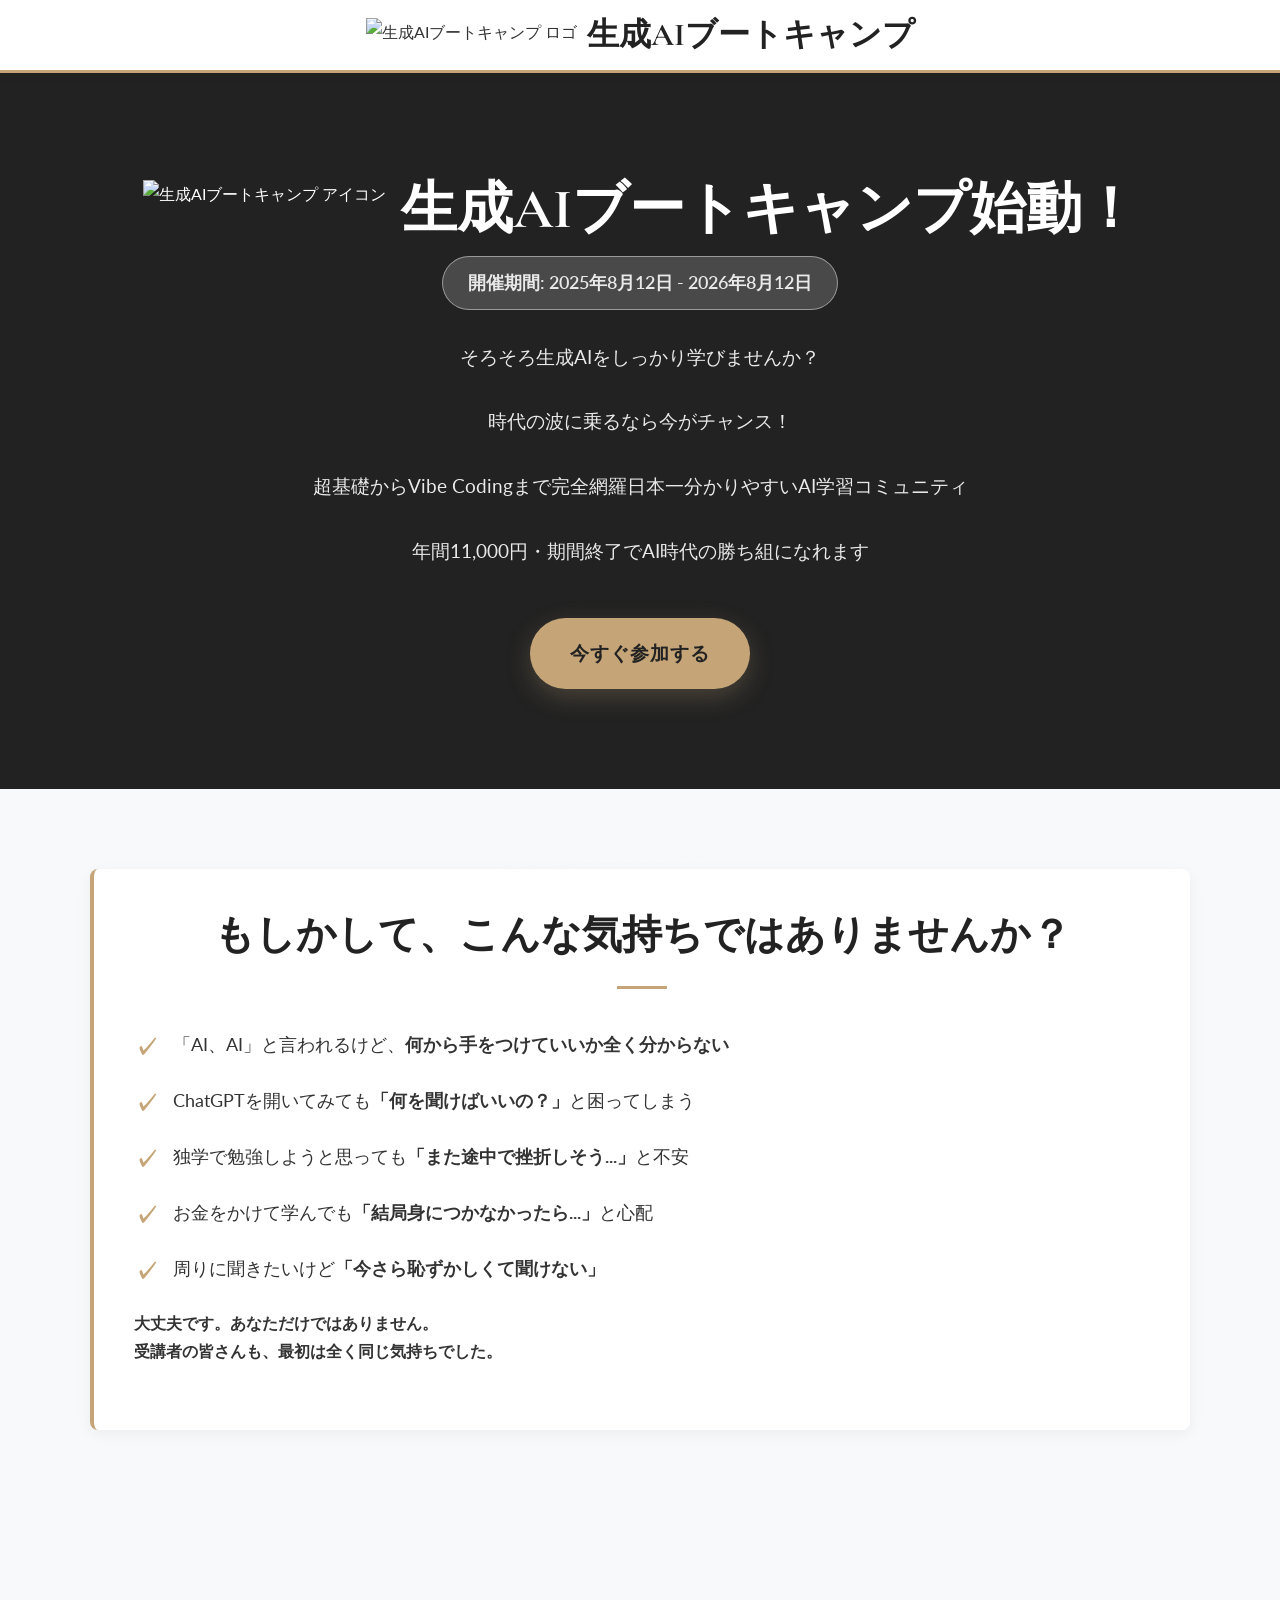
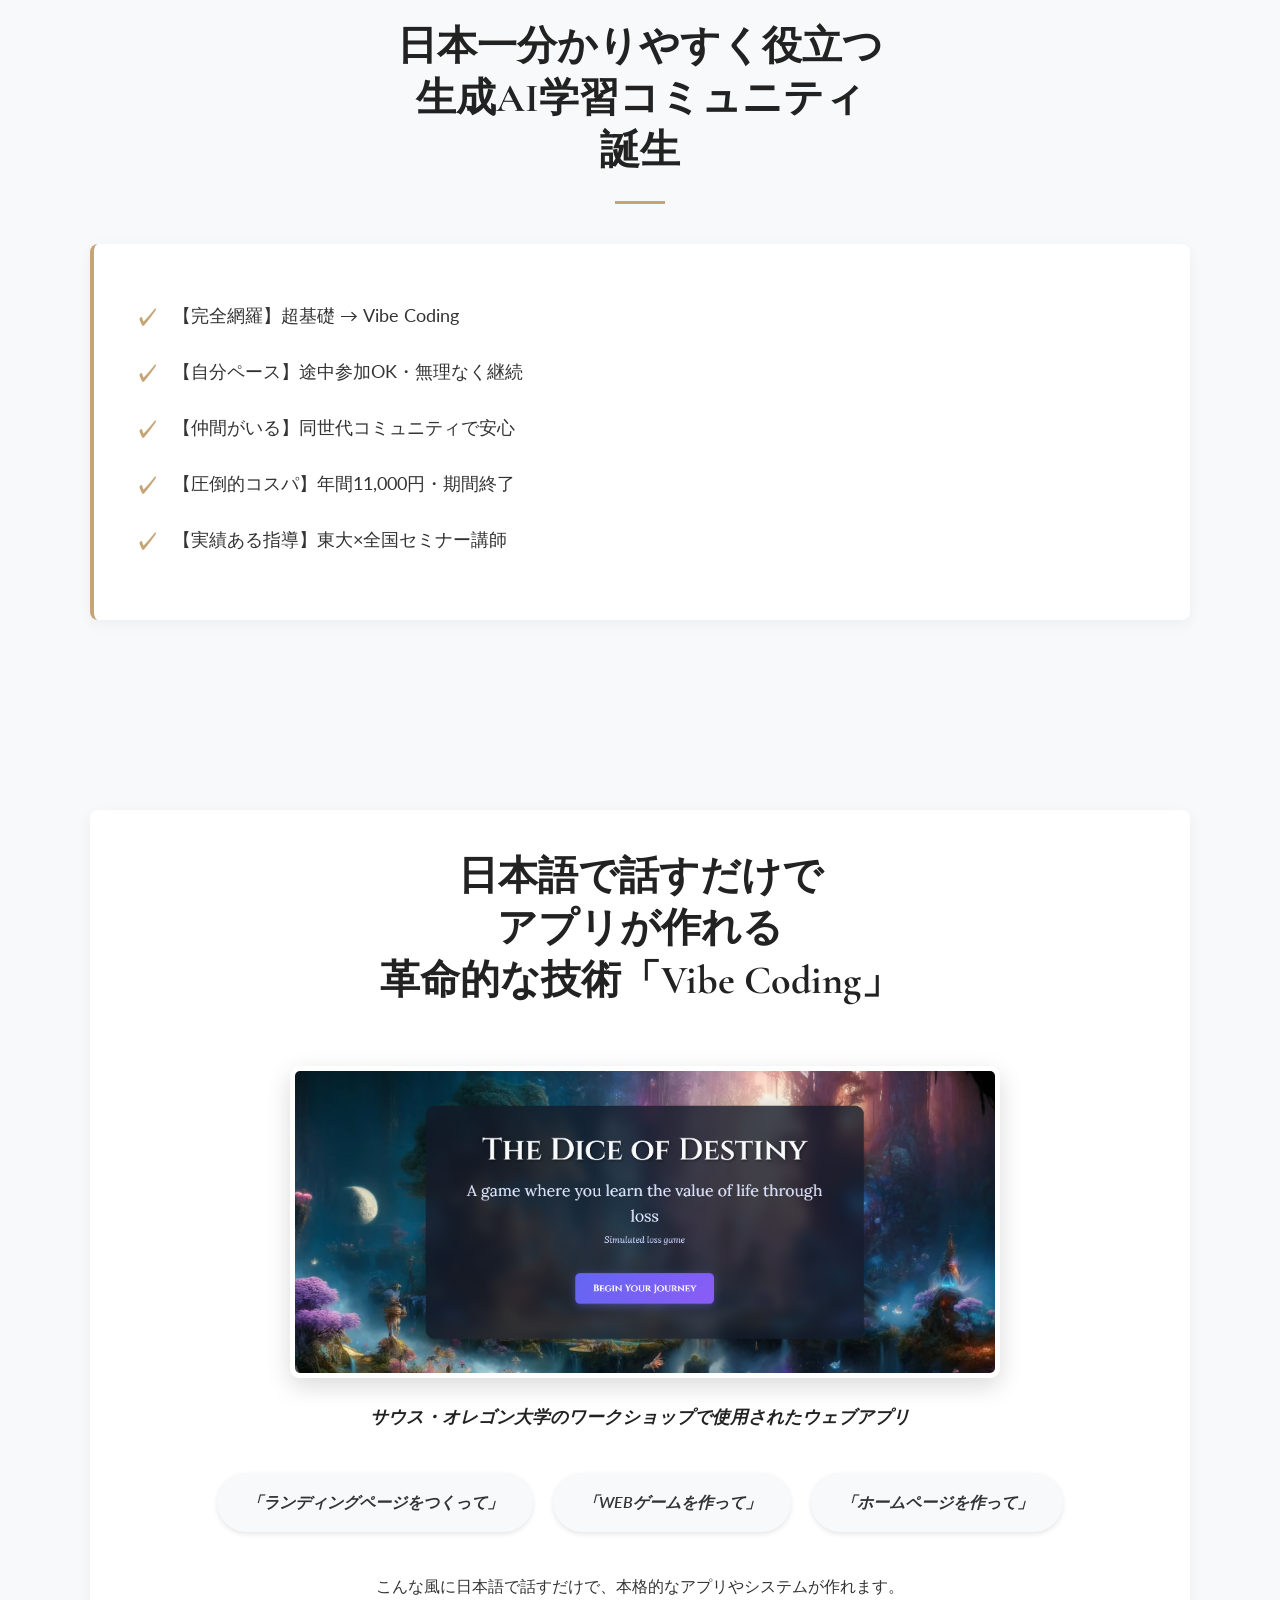
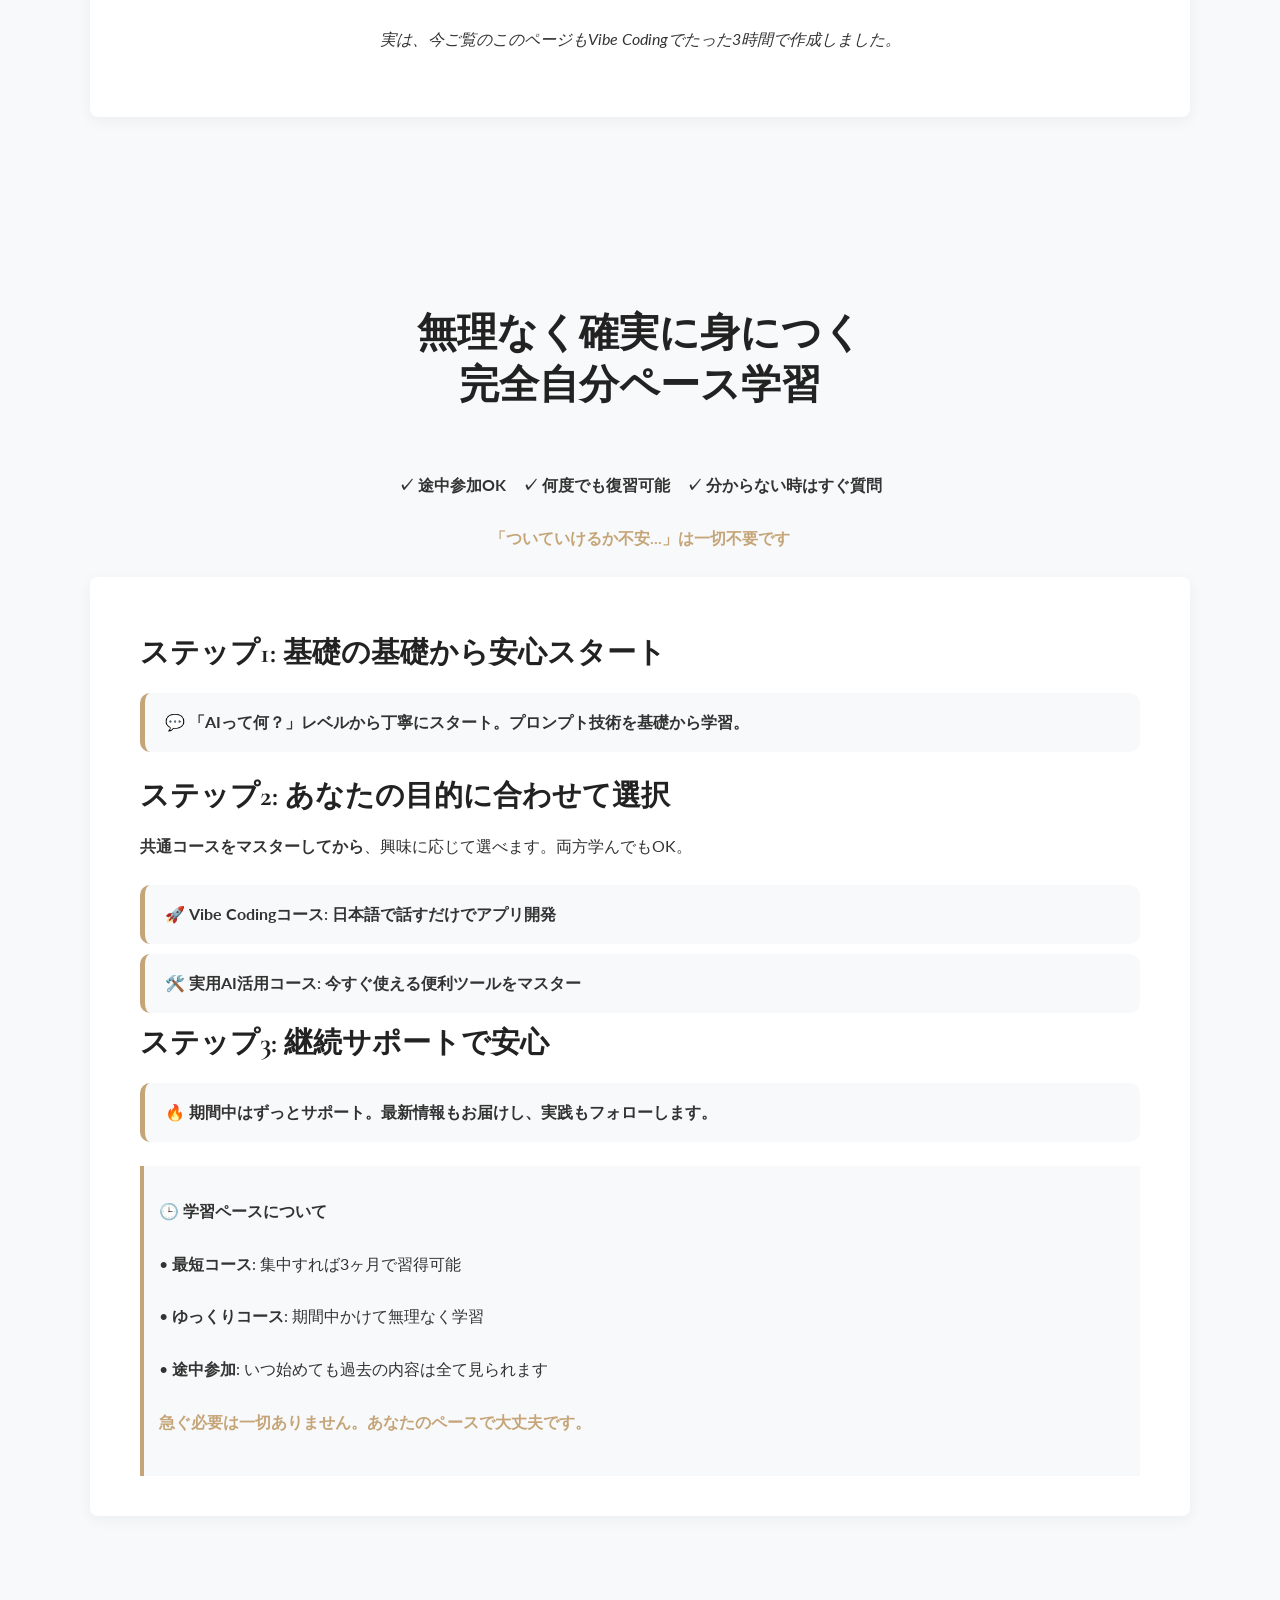
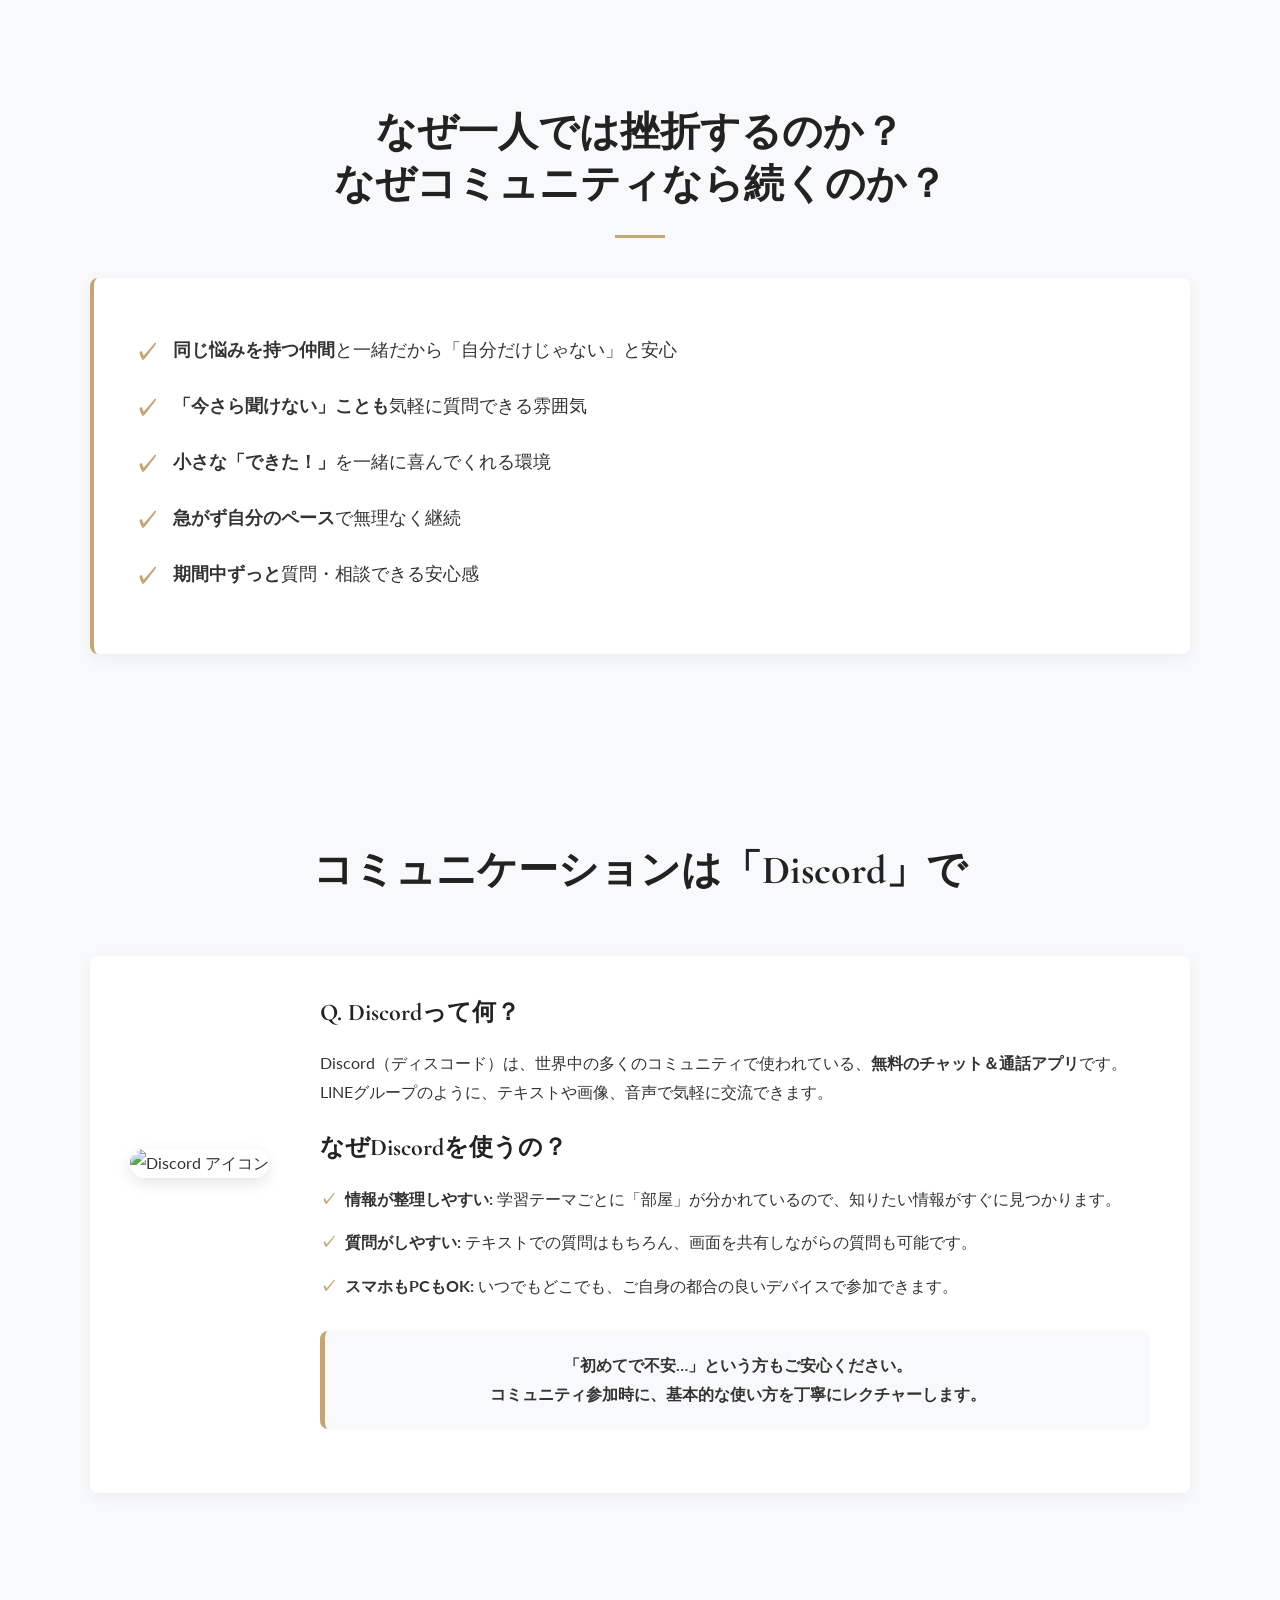
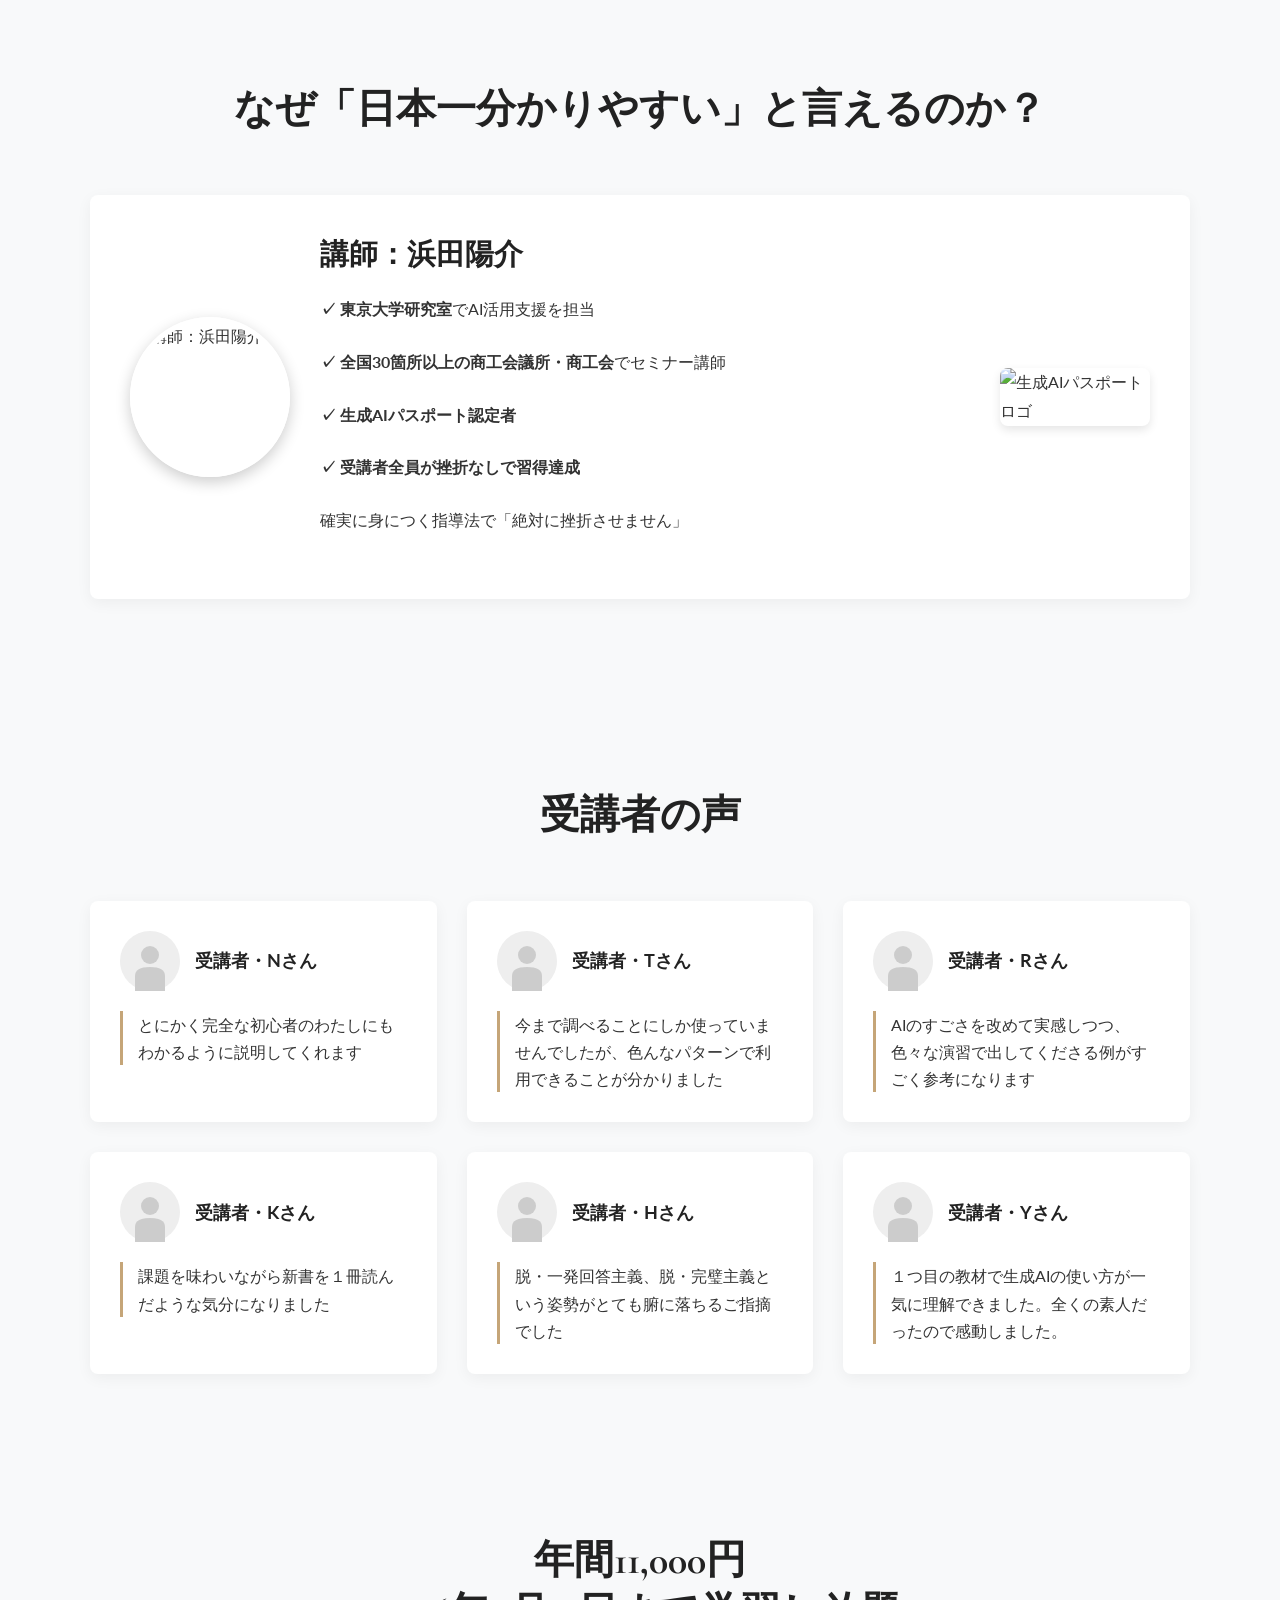
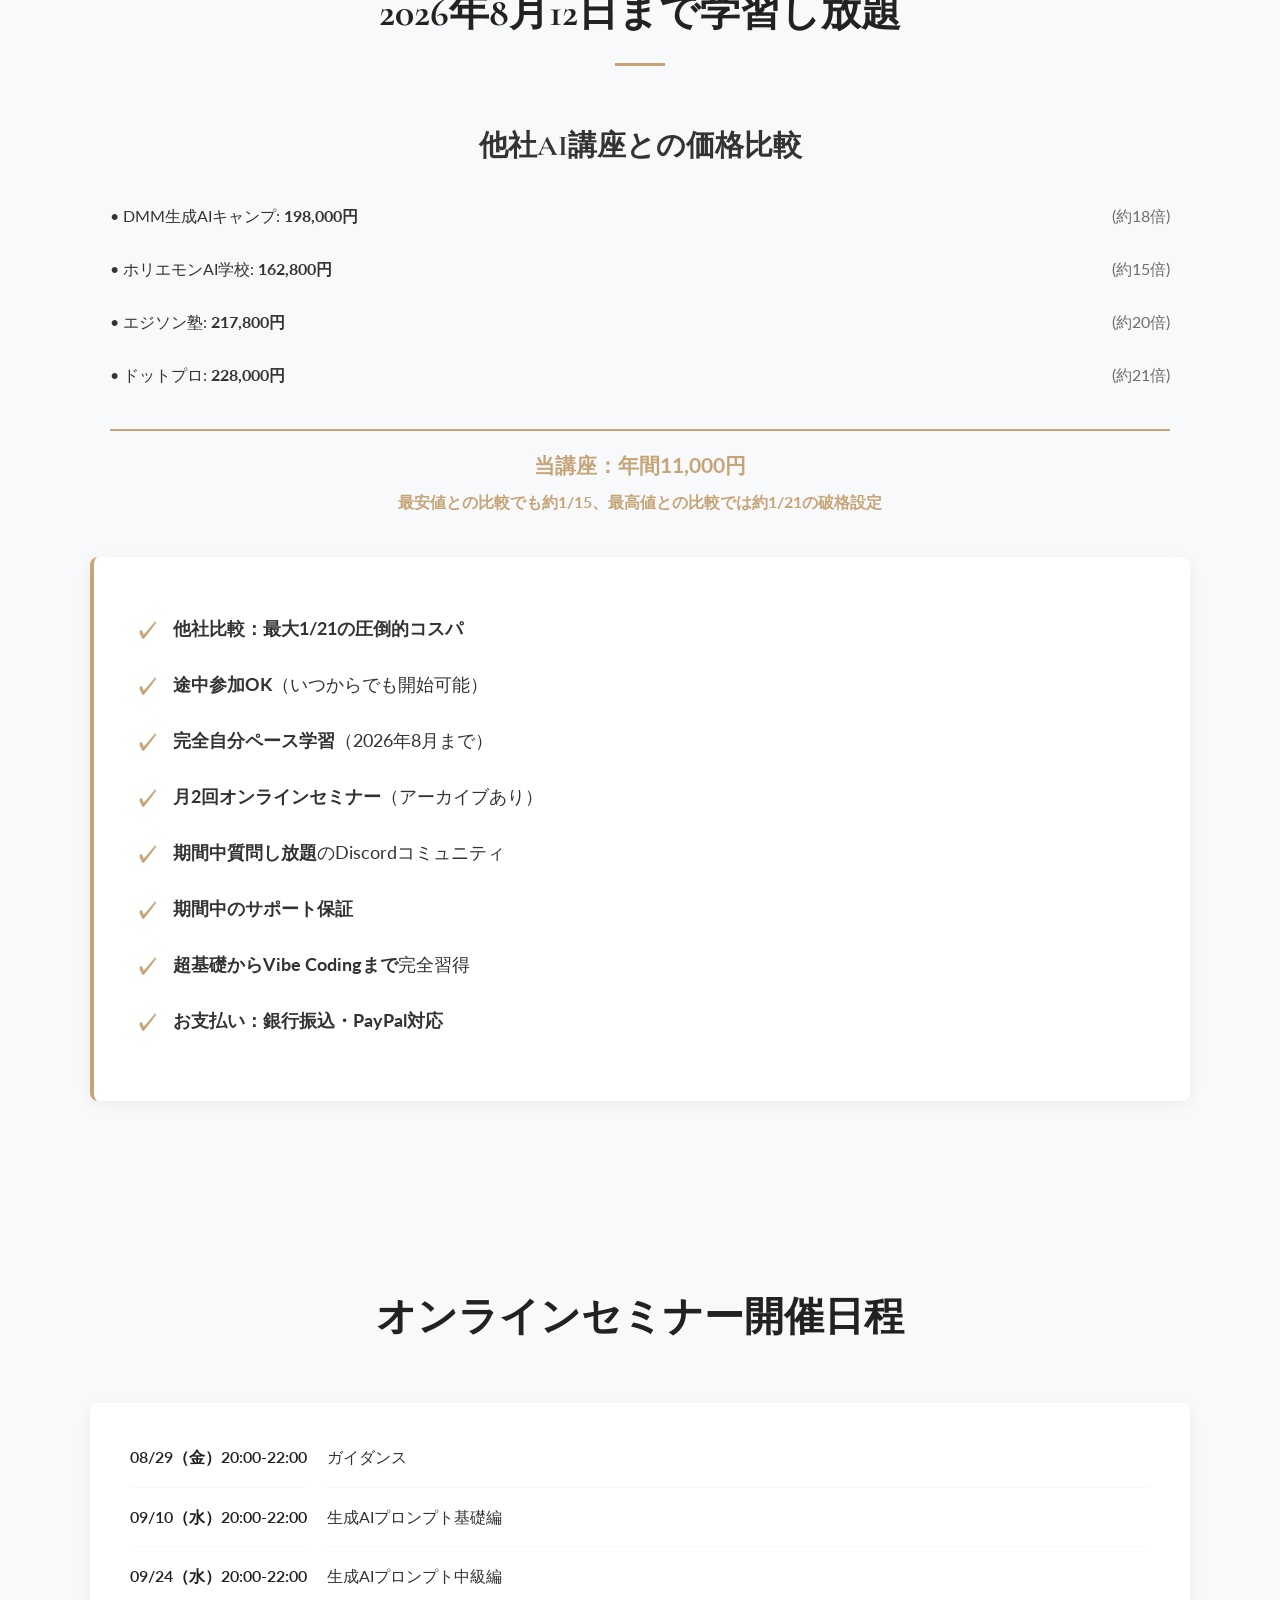
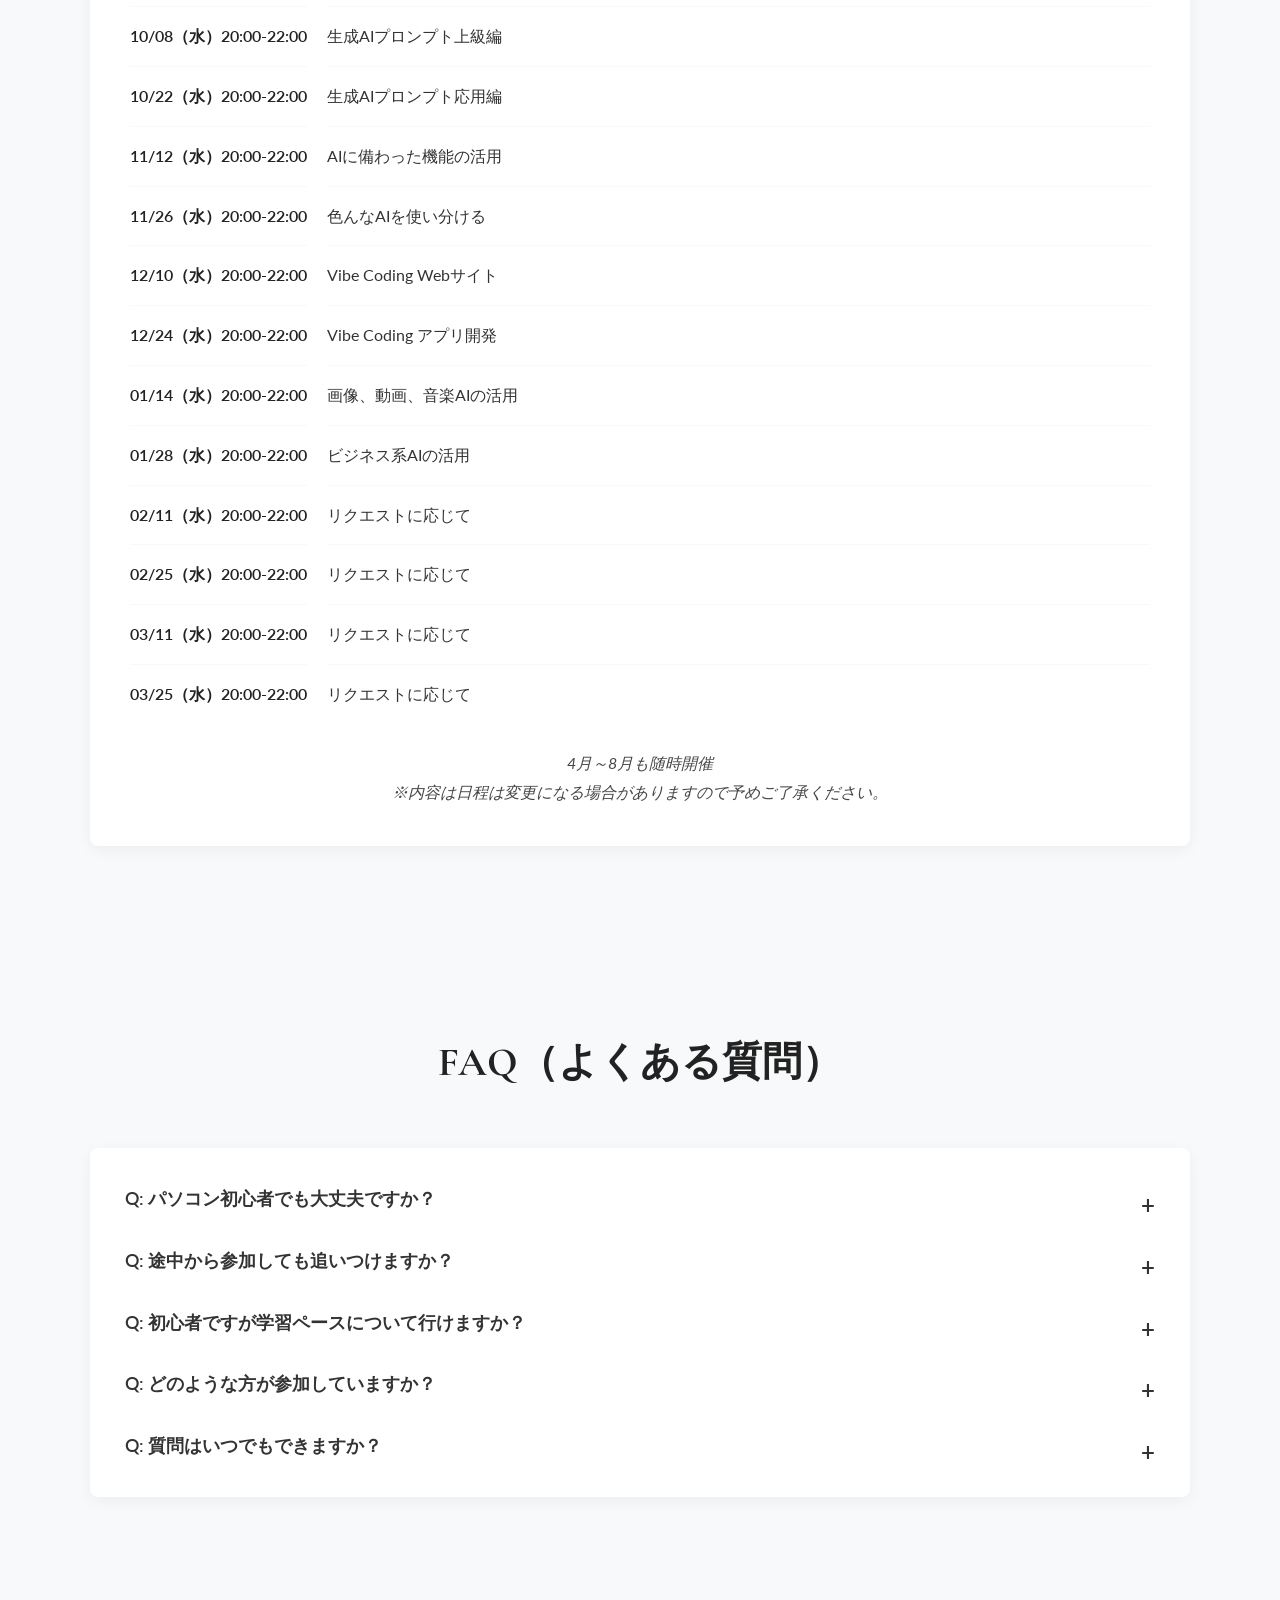
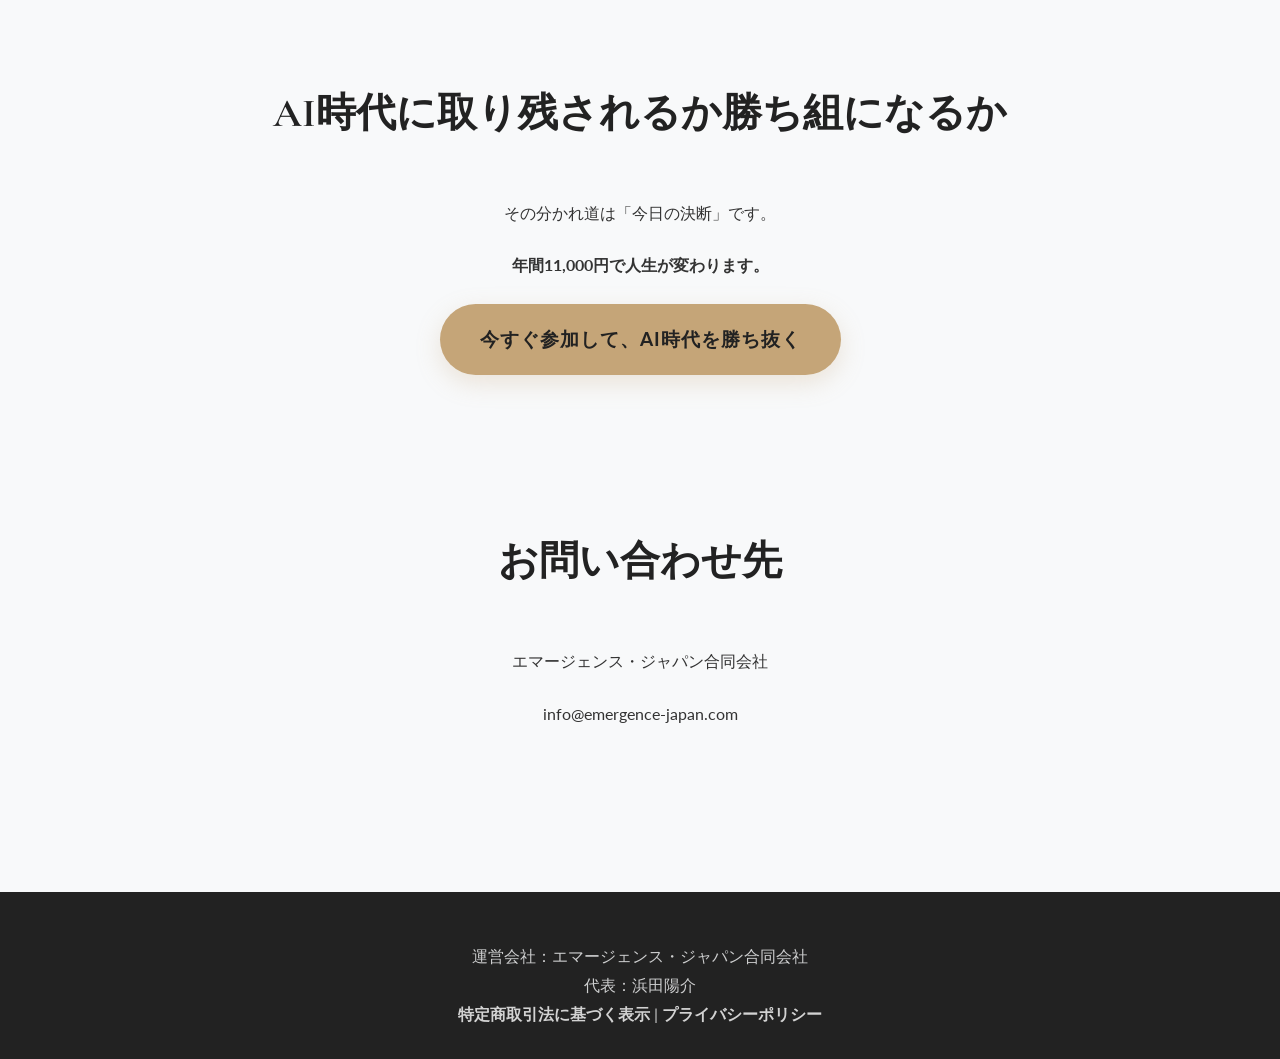
==== index.html @ b5a59679 "feat: Implement sophisticated and luxurious design - Updated color palette to dark charcoal, gold, a" ====
<!DOCTYPE html>
<html lang="ja">
<head>
    <meta charset="UTF-8">
    <meta name="viewport" content="width=device-width, initial-scale=1.0">
    <title>生成AIブートキャンプ</title>
    <link rel="stylesheet" href="style.css">
    <link rel="preconnect" href="https://fonts.googleapis.com">
    <link rel="preconnect" href="https://fonts.gstatic.com" crossorigin>
    <link href="https://fonts.googleapis.com/css2?family=Cormorant+Garamond:wght@700&family=Lato:wght@400;700&display=swap" rel="stylesheet">
</head>
<body>
    <header>
        <div class="container">
            <img src="https://emergence-japan.com/wp-content/uploads/2025/08/aibootcamp.png" alt="生成AIブートキャンプ ロゴ" class="header-logo">
            <h1>生成AIブートキャンプ</h1>
        </div>
    </header>

    <main>
        <section id="first-view" class="section-divider">
            <div class="container">
                <div class="hero-main-title-line">
            <img src="https://emergence-japan.com/wp-content/uploads/2025/08/aibootcamp.png" alt="生成AIブートキャンプ アイコン" class="hero-icon-image">
            <h2>生成AIブートキャンプ始動！</h2>
        </div>
        <p class="event-period">開催期間: 2025年8月12日 - 2026年8月12日</p>
        <p>そろそろ生成AIを<br class="mobile-br">しっかり学びませんか？</p>
                <p>時代の波に乗るなら今がチャンス！</p>
                <p>超基礎からVibe Codingまで完全網羅<br class="mobile-br">日本一分かりやすいAI学習コミュニティ</p>
                <p>年間11,000円・<span id="daily-cost-1"></span>で<br class="mobile-br">AI時代の勝ち組になれます</p>
                <a href="https://1lejend.com/stepmail/kd.php?no=fUbGuxIRnM" class="cta-button">今すぐ参加する</a>
            </div>
        </section>

        <section id="problem" class="section list-section">
            <div class="container">
                <div class="card card-bordered">
                    <h2 class="decorated">もしかして、こんな気持ち<br class="mobile-br">ではありませんか？</h2>
                    <ul>
                        <li>「AI、AI」と言われるけど、<strong>何から手をつけていいか全く分からない</strong></li>
                        <li>ChatGPTを開いてみても<strong>「何を聞けばいいの？」</strong>と困ってしまう</li>
                        <li>独学で勉強しようと思っても<strong>「また途中で挫折しそう...」</strong>と不安</li>
                        <li>お金をかけて学んでも<strong>「結局身につかなかったら...」</strong>と心配</li>
                        <li>周りに聞きたいけど<strong>「今さら恥ずかしくて聞けない」</strong></li>
                    </ul>
                    <p><strong>大丈夫です。あなただけではありません。<br>受講者の皆さんも、最初は全く同じ気持ちでした。</strong></p>
                </div>
            </div>
        </section>

        <section id="solution" class="section list-section section-bg">
            <div class="container">
                <h2 class="decorated">日本一分かりやすく役立つ<br>生成AI学習コミュニティ<br>誕生</h2>
                <div class="card card-bordered">
                    <ul>
                        <li>【完全網羅】超基礎 → Vibe Coding</li>
                        <li>【自分ペース】途中参加OK・無理なく継続</li>
                        <li>【仲間がいる】同世代コミュニティで安心</li>
                        <li>【圧倒的コスパ】年間11,000円・<br class="mobile-br"><span id="daily-cost-2"></span></li>
                        <li>【実績ある指導】東大×全国セミナー講師</li>
                    </ul>
                </div>
            </div>
        </section>

        <section id="vibe-coding" class="section">
            <div class="container">
                <div class="card">
                    <h2>日本語で話すだけで<br>アプリが作れる<br>革命的な技術<br class="mobile-br">「Vibe Coding」</h2>
                    <div class="vibe-coding-demo">
                        <img src="assets/dod.png" alt="Vibe Coding デモ画面 (新しい画像)">
                        <p class="demo-description">サウス・オレゴン大学のワークショップで使用されたウェブアプリ</p>
                    </div>
                    <ul>
                        <li>「ランディングページをつくって」</li>
                        <li>「WEBゲームを作って」</li>
                        <li>「ホームページを作って」</li>
                    </ul>
                    <p>こんな風に日本語で話すだけで、本格的なアプリやシステムが作れます。</p>
                    <p><em>実は、今ご覧のこのページもVibe Codingでたった3時間で作成しました。</em></p>
                </div>
            </div>
        </section>

        <section id="learning-content" class="section section-bg">
            <div class="container">
                <h2>無理なく確実に身につく<br>完全自分ペース学習</h2>

                <div class="learning-flexibility" style="text-align: center; margin-bottom: 20px;">
                    <p><strong>✓ 途中参加OK　✓ 何度でも復習可能　✓ 分からない時はすぐ質問</strong></p>
                    <p style="color: var(--secondary-color);"><strong>「ついていけるか不安...」は一切不要です</strong></p>
                </div>

                <div class="card">
                    <ol>
                        <li>
                            <h3>ステップ1: 基礎の基礎から安心スタート</h3>
                            <p class="timeline-item-description">💬 <strong>「AIって何？」レベルから</strong>丁寧にスタート。プロンプト技術を基礎から学習。</p>
                        </li>
                        <li>
                            <h3>ステップ2: あなたの目的に合わせて選択</h3>
                            <p><strong>共通コースをマスターしてから</strong>、興味に応じて選べます。両方学んでもOK。</p>
                            <ul>
                                <li>🚀 <strong>Vibe Codingコース</strong>: 日本語で話すだけでアプリ開発</li>
                                <li>🛠️ <strong>実用AI活用コース</strong>: 今すぐ使える便利ツールをマスター</li>
                            </ul>
                        </li>
                        <li>
                            <h3>ステップ3: 継続サポートで安心</h3>
                            <p class="timeline-item-description">🔥 <strong>期間中はずっとサポート</strong>。最新情報もお届けし、実践もフォローします。</p>
                        </li>
                    </ol>
                    <div class="learning-note" style="background: var(--light-color); padding: 15px; margin-top: 20px; border-left: 4px solid var(--secondary-color);">
                        <p><strong>🕒 学習ペースについて</strong></p>
                        <p>• <strong>最短コース</strong>: 集中すれば3ヶ月で習得可能</p>
                        <p>• <strong>ゆっくりコース</strong>: 期間中かけて無理なく学習</p>
                        <p>• <strong>途中参加</strong>: いつ始めても過去の内容は全て見られます</p>
                        <p style="margin-top: 10px; font-weight: bold; color: var(--secondary-color);">急ぐ必要は一切ありません。あなたのペースで大丈夫です。</p>
                    </div>
                </div>
            </div>
        </section>

        <section id="community-value" class="section list-section">
            <div class="container">
                <h2 class="decorated">なぜ一人では<br class="mobile-br">挫折するのか？<br>なぜコミュニティなら<br class="mobile-br">続くのか？</h2>
                <div class="card card-bordered">
                    <ul>
                        <li><strong>同じ悩みを持つ仲間</strong>と一緒だから「自分だけじゃない」と安心</li>
                        <li><strong>「今さら聞けない」ことも</strong>気軽に質問できる雰囲気</li>
                        <li><strong>小さな「できた！」</strong>を一緒に喜んでくれる環境</li>
                        <li><strong>急がず自分のペース</strong>で無理なく継続</li>
                        <li><strong>期間中ずっと</strong>質問・相談できる安心感</li>
                    </ul>
                </div>
            </div>
        </section>

        <section id="discord-info" class="section section-bg">
            <div class="container">
                <h2>コミュニケーションは「Discord」で</h2>
                <div class="card">
                    <div class="discord-content">
                        <div class="discord-icon">
                            <img src="https://emergence-japan.com/wp-content/uploads/2025/08/discord.jpg" alt="Discord アイコン">
                        </div>
                        <div class="discord-description">
                            <h3>Q. Discordって何？</h3>
                            <p>Discord（ディスコード）は、世界中の多くのコミュニティで使われている、<strong>無料のチャット＆通話アプリ</strong>です。LINEグループのように、テキストや画像、音声で気軽に交流できます。</p>
                            
                            <h3>なぜDiscordを使うの？</h3>
                            <ul class="discord-features">
                                <li><strong>情報が整理しやすい:</strong> 学習テーマごとに「部屋」が分かれているので、知りたい情報がすぐに見つかります。</li>
                                <li><strong>質問がしやすい:</strong> テキストでの質問はもちろん、画面を共有しながらの質問も可能です。</li>
                                <li><strong>スマホもPCもOK:</strong> いつでもどこでも、ご自身の都合の良いデバイスで参加できます。</li>
                            </ul>
                            <p class="discord-support"><strong>「初めてで不安…」という方もご安心ください。</strong><br>コミュニティ参加時に、基本的な使い方を丁寧にレクチャーします。</p>
                        </div>
                    </div>
                </div>
            </div>
        </section>

        <section id="instructor" class="section list-section section-bg">
            <div class="container">
                <h2>なぜ<br class="mobile-br">「日本一分かりやすい」<br class="mobile-br">と言えるのか？</h2>
                <div class="card">
                    <div class="instructor-content">
                        <div class="instructor-details">
                            <img src="https://emergence-japan.com/wp-content/uploads/2021/07/BR7A0153_Original-scaled-e1627096478522.jpg" alt="講師：浜田陽介" class="instructor-photo">
                            <div>
                                <h3>講師：浜田陽介</h3>
                                <div class="instructor-credentials">
                                    <p><strong>✓ 東京大学研究室</strong>でAI活用支援を担当</p>
                                    <p><strong>✓ 全国30箇所以上の商工会議所・商工会</strong>でセミナー講師</p>
                                    <p><strong>✓ 生成AIパスポート認定者</strong></p>
                                    <p><strong>✓ 受講者全員が挫折なしで習得達成</strong></p>
                                </div>
                                <p class="instructor-summary">確実に身につく指導法で「絶対に挫折させません」</p>
                            </div>
                        </div>
                        <div class="instructor-badge">
                            <img src="https://emergence-japan.com/wp-content/uploads/2025/08/AIpass.png" alt="生成AIパスポート ロゴ">
                        </div>
                    </div>
                </div>
            </div>
        </section>

        <section id="testimonials" class="section">
            <div class="container">
                <h2>受講者の声</h2>
                <div class="testimonials-grid">
                    <div class="testimonial-card">
                        <div class="testimonial-header">
                            <div class="testimonial-avatar">
                                <svg viewBox="0 0 100 100" xmlns="http://www.w3.org/2000/svg">
                                    <circle cx="50" cy="50" r="50" fill="#EEE"/>
                                    <circle cx="50" cy="40" r="15" fill="#CCC"/>
                                    <path d="M 25 75 Q 25 60 50 60 Q 75 60 75 75 L 75 100 L 25 100 Z" fill="#CCC"/>
                                </svg>
                            </div>
                            <div class="testimonial-author">
                                <p class="author-name">受講者・Nさん</p>
                            </div>
                        </div>
                        <p class="testimonial-text">とにかく完全な初心者のわたしにもわかるように説明してくれます</p>
                    </div>

                    <div class="testimonial-card">
                        <div class="testimonial-header">
                            <div class="testimonial-avatar">
                                <svg viewBox="0 0 100 100" xmlns="http://www.w3.org/2000/svg">
                                     <circle cx="50" cy="50" r="50" fill="#EEE"/>
                                     <circle cx="50" cy="40" r="15" fill="#CCC"/>
                                     <path d="M 25 75 Q 25 60 50 60 Q 75 60 75 75 L 75 100 L 25 100 Z" fill="#CCC"/>
                                </svg>
                            </div>
                            <div class="testimonial-author">
                                <p class="author-name">受講者・Tさん</p>
                            </div>
                        </div>
                        <p class="testimonial-text">今まで調べることにしか使っていませんでしたが、色んなパターンで利用できることが分かりました</p>
                    </div>

                    <div class="testimonial-card">
                        <div class="testimonial-header">
                            <div class="testimonial-avatar">
                                <svg viewBox="0 0 100 100" xmlns="http://www.w3.org/2000/svg">
                                     <circle cx="50" cy="50" r="50" fill="#EEE"/>
                                     <circle cx="50" cy="40" r="15" fill="#CCC"/>
                                     <path d="M 25 75 Q 25 60 50 60 Q 75 60 75 75 L 75 100 L 25 100 Z" fill="#CCC"/>
                                </svg>
                            </div>
                            <div class="testimonial-author">
                                <p class="author-name">受講者・Rさん</p>
                            </div>
                        </div>
                        <p class="testimonial-text">AIのすごさを改めて実感しつつ、色々な演習で出してくださる例がすごく参考になります</p>
                    </div>

                    <div class="testimonial-card">
                        <div class="testimonial-header">
                            <div class="testimonial-avatar">
                                <svg viewBox="0 0 100 100" xmlns="http://www.w3.org/2000/svg">
                                     <circle cx="50" cy="50" r="50" fill="#EEE"/>
                                     <circle cx="50" cy="40" r="15" fill="#CCC"/>
                                     <path d="M 25 75 Q 25 60 50 60 Q 75 60 75 75 L 75 100 L 25 100 Z" fill="#CCC"/>
                                </svg>
                            </div>
                            <div class="testimonial-author">
                                <p class="author-name">受講者・Kさん</p>
                            </div>
                        </div>
                        <p class="testimonial-text">課題を味わいながら新書を１冊読んだような気分になりました</p>
                    </div>

                    <div class="testimonial-card">
                        <div class="testimonial-header">
                            <div class="testimonial-avatar">
                                <svg viewBox="0 0 100 100" xmlns="http://www.w3.org/2000/svg">
                                     <circle cx="50" cy="50" r="50" fill="#EEE"/>
                                     <circle cx="50" cy="40" r="15" fill="#CCC"/>
                                     <path d="M 25 75 Q 25 60 50 60 Q 75 60 75 75 L 75 100 L 25 100 Z" fill="#CCC"/>
                                </svg>
                            </div>
                            <div class="testimonial-author">
                                <p class="author-name">受講者・Hさん</p>
                            </div>
                        </div>
                        <p class="testimonial-text">脱・一発回答主義、脱・完璧主義という姿勢がとても腑に落ちるご指摘でした</p>
                    </div>

                    <div class="testimonial-card">
                        <div class="testimonial-header">
                            <div class="testimonial-avatar">
                                <svg viewBox="0 0 100 100" xmlns="http://www.w3.org/2000/svg">
                                     <circle cx="50" cy="50" r="50" fill="#EEE"/>
                                     <circle cx="50" cy="40" r="15" fill="#CCC"/>
                                     <path d="M 25 75 Q 25 60 50 60 Q 75 60 75 75 L 75 100 L 25 100 Z" fill="#CCC"/>
                                </svg>
                            </div>
                            <div class="testimonial-author">
                                <p class="author-name">受講者・Yさん</p>
                            </div>
                        </div>
                        <p class="testimonial-text">１つ目の教材で生成AIの使い方が一気に理解できました。全くの素人だったので感動しました。</p>
                    </div>
                </div>
            </div>
        </section>

        <section id="price" class="section list-section">
            <div class="container">
                <h2 class="decorated">年間11,000円<br>2026年8月12日まで<br class="mobile-br">学習し放題</h2>

                <div class="price-comparison" style="text-align: center; margin-bottom: 20px; background: var(--light-color); padding: 20px; border-radius: 8px;">
                    <h3 style="margin-top: 0; color: var(--text-color);">他社AI講座との価格比較</h3>
                    <div style="display: grid; grid-template-columns: 1fr 1fr; gap: 10px; margin: 15px 0;">
                        <div style="text-align: left;">
                            <p>• DMM生成AIキャンプ: <strong>198,000円</strong></p>
                            <p>• ホリエモンAI学校: <strong>162,800円</strong></p>
                            <p>• エジソン塾: <strong>217,800円</strong></p>
                            <p>• ドットプロ: <strong>228,000円</strong></p>
                        </div>
                        <div style="text-align: right;">
                            <p style="color: var(--text-color); opacity: 0.7;">(約18倍)</p>
                            <p style="color: var(--text-color); opacity: 0.7;">(約15倍)</p>
                            <p style="color: var(--text-color); opacity: 0.7;">(約20倍)</p>
                            <p style="color: var(--text-color); opacity: 0.7;">(約21倍)</p>
                        </div>
                    </div>
                    <div style="border-top: 2px solid var(--secondary-color); padding-top: 15px; margin-top: 15px;">
                        <p style="font-size: 1.3em; color: var(--secondary-color); margin: 0;"><strong>当講座：年間11,000円</strong></p>
                        <p style="color: var(--secondary-color); margin: 5px 0 0 0;"><strong>最安値との比較でも約1/15、最高値との比較では約1/21の破格設定</strong></p>
                    </div>
                </div>

                <div class="card card-bordered">
                    <ul>
                        <li><strong>他社比較：最大1/21の圧倒的コスパ</strong></li>
                        <li><strong>途中参加OK</strong>（いつからでも開始可能）</li>
                        <li><strong>完全自分ペース学習</strong>（2026年8月まで）</li>
                        <li><strong>月2回オンラインセミナー</strong>（アーカイブあり）</li>
                        <li><strong>期間中質問し放題</strong>のDiscordコミュニティ</li>
                        <li><strong>期間中のサポート保証</strong></li>
                        <li><strong>超基礎からVibe Codingまで</strong>完全習得</li>
                        <li><strong>お支払い：銀行振込・PayPal対応</strong></li>
                    </ul>
                </div>
            </div>
        </section>

        <section id="seminar-schedule" class="section section-bg">
            <div class="container">
                <h2>オンラインセミナー開催日程</h2>
                <div class="card">
                    <dl class="schedule-list">
                        <dt>08/29（金）20:00-22:00</dt><dd>ガイダンス</dd>
                        <dt>09/10（水）20:00-22:00</dt><dd>生成AIプロンプト基礎編</dd>
                        <dt>09/24（水）20:00-22:00</dt><dd>生成AIプロンプト中級編</dd>
                        <dt>10/08（水）20:00-22:00</dt><dd>生成AIプロンプト上級編</dd>
                        <dt>10/22（水）20:00-22:00</dt><dd>生成AIプロンプト応用編</dd>
                        <dt>11/12（水）20:00-22:00</dt><dd>AIに備わった機能の活用</dd>
                        <dt>11/26（水）20:00-22:00</dt><dd>色んなAIを使い分ける</dd>
                        <dt>12/10（水）20:00-22:00</dt><dd>Vibe Coding Webサイト</dd>
                        <dt>12/24（水）20:00-22:00</dt><dd>Vibe Coding アプリ開発</dd>
                        <dt>01/14（水）20:00-22:00</dt><dd>画像、動画、音楽AIの活用</dd>
                        <dt>01/28（水）20:00-22:00</dt><dd>ビジネス系AIの活用</dd>
                        <dt>02/11（水）20:00-22:00</dt><dd>リクエストに応じて</dd>
                        <dt>02/25（水）20:00-22:00</dt><dd>リクエストに応じて</dd>
                        <dt>03/11（水）20:00-22:00</dt><dd>リクエストに応じて</dd>
                        <dt>03/25（水）20:00-22:00</dt><dd>リクエストに応じて</dd>
                    </dl>
                    <p class="schedule-note">4月～8月も随時開催<br>※内容は日程は変更になる場合がありますので予めご了承ください。</p>
                </div>
            </div>
        </section>

        <section id="faq" class="section">
            <div class="container">
                <h2>FAQ（よくある質問）</h2>
                <div class="card">
                    <div class="faq-item">
                        <dt>Q: パソコン初心者でも大丈夫ですか？</dt>
                        <dd>A: はい、基本的な操作ができれば問題ありません。</dd>
                    </div>
                    <div class="faq-item">
                        <dt>Q: 途中から参加しても追いつけますか？</dt>
                        <dd>A: 途中参加OK設計なので、いつからでも安心して始められます。</dd>
                    </div>
                    <div class="faq-item">
                        <dt>Q: 初心者ですが学習ペースについて行けますか？</dt>
                        <dd>A: 完全に自分のペースで進められます。急ぐ必要はありません。</dd>
                    </div>
                    <div class="faq-item">
                        <dt>Q: どのような方が参加していますか？</dt>
                        <dd>A: 「AIを学びたいけど何から始めればいいか分からない」という同じ悩みを持つ方が集まっています。</dd>
                    </div>
                    <div class="faq-item">
                        <dt>Q: 質問はいつでもできますか？</dt>
                        <dd>A: はい、Discordコミュニティで期間中いつでも質問可能です。</dd>
                    </div>
                </div>
            </div>
        </section>

        <section id="final-cta" class="section">
            <div class="container" style="text-align: center;">
                <h2>AI時代に取り残されるか<br class="mobile-br">勝ち組になるか</h2>
                <p>その分かれ道は「今日の決断」です。</p>
                <p><strong>年間11,000円で人生が変わります。</strong></p>
                <a href="https://1lejend.com/stepmail/kd.php?no=fUbGuxIRnM" class="cta-button">今すぐ参加して、AI時代を勝ち抜く</a>
            </div>
        </section>

        <section id="contact" class="section section-bg">
            <div class="container" style="text-align: center;">
                <h2>お問い合わせ先</h2>
                <p>エマージェンス・ジャパン合同会社</p>
                <p>info@emergence-japan.com</p>
            </div>
        </section>
    </main>

    <footer>
        <div class="container">
            <p>運営会社：エマージェンス・ジャパン合同会社</p>
            <p>代表：浜田陽介</p>
            <p><a href="tokushoho.html">特定商取引法に基づく表示</a> | <a href="privacy-policy.html">プライバシーポリシー</a></p>
        </div>
    </footer>

    <script src="script.js"></script>
</body>
</html>
---- style.css ----
/* 1. Global Styles & Variables */
:root {
    --primary-color: #222222; /* Dark Charcoal */
    --secondary-color: #c5a578; /* Gold/Brass */
    --dark-color: #222222; /* Dark Charcoal */
    --light-color: #f8f9fa; /* Off-white */
    --white-color: #ffffff;
    --text-color: #333333; /* Dark Gray for text */
    --font-family-body: 'Lato', sans-serif;
    --font-family-heading: 'Cormorant Garamond', serif;
    --box-shadow: 0 4px 15px rgba(0, 0, 0, 0.05); /* Softer shadow */
    --border-radius: 8px; /* Slightly smaller border radius */
}

/* 2. Base & Typography */
body {
    font-family: var(--font-family-body);
    line-height: 1.8;
    margin: 0;
    padding: 0;
    background-color: var(--light-color);
    color: var(--text-color);
}

.container {
    max-width: 1100px;
    margin: 0 auto;
    padding: 0 20px;
}

h1, h2, h3, h4, h5, h6 {
    font-family: var(--font-family-heading);
    font-weight: 700;
    color: var(--primary-color);
    margin-top: 0;
}

h1 { font-size: 3rem; line-height: 1.2; }
h2 { font-size: 2.5rem; line-height: 1.3; margin-bottom: 60px; text-align: center; }
h3 { font-size: 1.8rem; line-height: 1.4; margin-bottom: 20px; }
p { margin-bottom: 1.5rem; }

a {
    color: var(--secondary-color);
    text-decoration: none;
    transition: color 0.3s ease;
}
a:hover {
    filter: brightness(1.2);
    color: var(--secondary-color);
}

/* 3. Header */
header {
    background: var(--white-color);
    padding: 1rem 0; /* Reduced padding slightly */
    box-shadow: 0 2px 10px rgba(0,0,0,0.05);
    position: sticky;
    top: 0;
    z-index: 1000;
    border-bottom: 3px solid var(--secondary-color);
}

header .container {
    display: flex;
    justify-content: center; /* Center the group */
    align-items: center;
    gap: 10px; /* Space between logo and text */
}

.header-logo {
    height: 35px; /* Smaller size to fit next to text */
    width: auto;
}

header h1 {
    color: var(--primary-color); /* Use dark-color for text */
    margin: 0;
    font-size: 2rem;
    font-weight: 700;
}

/* 4. Sections & Cards */
.section {
    padding: 80px 0;
    position: relative;
}
.section-bg {
    background: var(--light-color);
}

.card {
    background: var(--white-color);
    padding: 40px;
    border-radius: var(--border-radius);
    box-shadow: var(--box-shadow);
    margin-bottom: 30px;
    opacity: 0;
    transform: translateY(40px);
    transition: transform 0.6s ease-out, opacity 0.6s ease-out, box-shadow 0.3s ease;
}

.card.is-visible {
    opacity: 1;
    transform: translateY(0);
}
.card:hover {
    transform: translateY(-5px);
    box-shadow: 0 10px 20px rgba(0, 0, 0, 0.07);
}

/* 5. Hero Section (#first-view) */
#first-view {
    background: var(--primary-color);
    color: var(--white-color);
    text-align: center;
    padding: 100px 0;
    overflow: hidden; /* For divider */
}

.hero-main-title-line {
    display: flex;
    align-items: center;
    justify-content: center;
    gap: 15px; /* Space between icon and text */
    margin-bottom: 10px; /* Space below the main title line */
}

.hero-icon-image {
    height: 60px; /* Size for the icon */
    width: auto;
}

#first-view h2 {
    color: var(--white-color);
    font-size: 3.5rem; /* Main title size */
    margin-bottom: 0; /* Remove default margin */
}

#first-view h3 { /* Style for "始動!" */
    color: var(--white-color);
    font-size: 2rem;
    margin-top: 0;
    margin-bottom: 20px;
    opacity: 0.9;
    white-space: nowrap; /* Prevent text from wrapping */
}

#first-view p {
    font-size: 1.2rem;
    max-width: 700px;
    margin: 0 auto 30px;
    opacity: 0.9;
}
#first-view .cta-button {
    margin-top: 20px;
}

/* Responsive adjustments for hero section */
@media (max-width: 768px) {
    .hero-main-title-line {
        flex-direction: column;
        gap: 5px;
    }
    .hero-icon-image {
        height: 45px;
    }
    #first-view h2 {
        font-size: 2.8rem;
    }
    #first-view h3 {
        font-size: 1.5rem;
    }
}

/* 6. CTA Button */
.cta-button {
    display: inline-block;
    background: var(--secondary-color);
    color: var(--primary-color);
    padding: 18px 40px;
    border-radius: 50px;
    font-weight: 700;
    font-size: 1.2rem;
    text-transform: uppercase;
    letter-spacing: 1px;
    transition: all 0.3s ease;
    box-shadow: 0 8px 25px rgba(197, 165, 120, 0.25);
}
.cta-button:hover {
    transform: translateY(-3px) scale(1.05);
    box-shadow: 0 12px 35px rgba(197, 165, 120, 0.35);
    filter: brightness(1.1);
    color: var(--primary-color);
}

/* 7. Specific Section Styling */

/* Decorated heading */
h2.decorated::after {
    content: '';
    display: block;
    width: 50px;
    height: 3px;
    background: var(--secondary-color);
    margin: 25px auto -20px; /* Adjust margin */
}

/* Bordered card */
.card-bordered {
    border-left: 4px solid var(--secondary-color);
}

/* Problem, Solution, Community, Instructor, Price Sections */
.list-section ul {
    list-style: none;
    padding: 0;
}
.list-section li {
    display: flex;
    align-items: flex-start;
    margin-bottom: 20px;
    font-size: 1.1rem;
}
.list-section li::before {
    content: '✓';
    color: var(--secondary-color);
    font-size: 1.5rem;
    font-weight: 700;
    margin-right: 15px;
    line-height: 1.5;
}

/* Vibe Coding Section */
#vibe-coding .card {
    text-align: center;
}

.vibe-coding-demo {
    margin: 0 auto 40px;
    max-width: 700px;
}

.vibe-coding-demo img {
    width: 100%;
    height: auto;
    border-radius: 10px;
    box-shadow: 0 8px 25px rgba(0,0,0,0.15);
    border: 5px solid var(--white-color);
}

.demo-description {
    margin-top: 15px;
    font-size: 1.1rem;
    font-weight: 600;
    color: var(--primary-color);
    text-align: center;
    font-style: italic;
    margin-bottom: 20px;
}

#vibe-coding ul {
    list-style: none;
    padding: 0;
    display: flex;
    justify-content: center;
    flex-wrap: wrap;
    gap: 20px;
    margin: 40px 0;
}
#vibe-coding li {
    background-color: var(--light-color);
    padding: 15px 30px;
    border-radius: 50px;
    font-style: italic;
    font-weight: 600;
    box-shadow: 0 2px 5px rgba(0,0,0,0.1);
}

/* Learning Content Section - REVISED */
#learning-content .card {
    padding: 40px 50px; /* More horizontal padding */
}

#learning-content ol {
    list-style: none;
    counter-reset: step-counter;
    padding: 0;
    position: relative;
}



#learning-content > ol > li {
    counter-increment: step-counter;
    margin-bottom: 40px;
    position: relative;
    padding-left: 70px; /* Increased padding */
}

#learning-content > ol > li::before {
    content: counter(step-counter);
    position: absolute;
    left: 0;
    top: 0;
    width: 48px;
    height: 48px;
    background-color: var(--primary-color);
    color: white;
    border-radius: 50%;
    display: flex;
    align-items: center;
    justify-content: center;
    font-weight: bold;
    font-size: 1.2rem;
    border: 4px solid var(--white-color);
    box-shadow: 0 0 10px rgba(0,0,0,0.1);
    z-index: 1; /* Ensure it's above the timeline */
}

#learning-content h3 {
    margin-bottom: 5px; /* Tighter spacing with paragraph */
}

/* Styling for the nested list (specialty courses) */
#learning-content ul {
    list-style: none;
    padding: 0;
    margin-top: 20px;
}

#learning-content ul li {
    background: var(--light-color);
    border-radius: 10px;
    padding: 15px 20px;
    margin-bottom: 10px;
    border-left: 5px solid var(--secondary-color);
    font-weight: 600;
}

.timeline-item-description {
    background: var(--light-color);
    border-radius: 10px;
    padding: 15px 20px;
    margin-top: 20px;
    border-left: 5px solid var(--secondary-color);
    font-weight: 600;
}

/* FAQ Section */
#faq .card {
    padding: 20px;
}
#faq dt {
    font-weight: 600;
    font-size: 1.1rem;
    cursor: pointer;
    padding: 15px;
    position: relative;
}
#faq dt::after { /* Accordion Icon */
    content: '+';
    position: absolute;
    right: 15px;
    font-size: 1.5rem;
    transition: transform 0.3s ease;
}
#faq dd {
    margin: 0;
    padding: 0 15px;
    max-height: 0;
    overflow: hidden;
    transition: max-height 0.5s ease, padding 0.5s ease;
}
#faq .faq-item.active dt::after {
    transform: rotate(45deg);
}
#faq .faq-item.active dd {
    padding: 15px;
    max-height: 200px; /* Adjust as needed */
}

/* Final CTA & Contact */
#final-cta, #contact {
    text-align: center;
}

/* 8. Footer */
footer {
    background-color: var(--dark-color);
    color: var(--light-color);
    text-align: center;
    padding: 50px 0 30px;
    margin-top: 60px;
}
footer p {
    margin: 0;
    opacity: 0.8;
}
footer a {
    color: var(--white-color);
    font-weight: 600;
}


/* 9. Responsive Design */

/* Section Divider */
.section-divider {
    z-index: 1;
}
.section-divider::after {
    content: '';
    position: absolute;
    left: 0;
    bottom: 0;
    width: 100%;
    height: 80px;
    background: var(--light-color);
    clip-path: polygon(0 100%, 100% 0, 100% 100%);
    z-index: -1;
}

/* Mobile line breaks - hidden on desktop */
.mobile-br {
    display: none;
}

@media (max-width: 768px) {
    /* Show mobile line breaks on tablets and smaller */
    .mobile-br {
        display: inline;
    }
    
    h1 { font-size: 2.5rem; }
    h2 { font-size: 2rem; }
    #first-view h2 { font-size: 2.8rem; }

    .card {
        padding: 30px;
    }
    
    /* Header adjustments for tablets */
    header h1 {
        font-size: 1.6rem;
        white-space: nowrap;
    }
    
    .header-logo {
        height: 28px;
    }
}

/* Event Period Badge in Hero Section */
#first-view .event-period {
    font-size: 1.1rem;
    font-weight: 600;
    background-color: rgba(255, 255, 255, 0.2);
    padding: 10px 25px;
    border-radius: 50px;
    display: inline-block;
    margin-bottom: 30px;
    border: 1px solid rgba(255, 255, 255, 0.5);
    white-space: nowrap; /* Prevent line breaks in event period */
}

/* Instructor Section with Badge & Photo */
#instructor .instructor-content {
    display: flex;
    align-items: center;
    justify-content: space-between;
    gap: 40px;
}

#instructor .instructor-details {
    flex: 1;
    display: flex;
    align-items: center;
    gap: 30px;
}

.instructor-photo {
    width: 150px;
    height: 150px;
    border-radius: 50%; /* Makes the image circular */
    object-fit: cover; /* Prevents distortion */
    box-shadow: 0 5px 15px rgba(0,0,0,0.2);
    border: 5px solid var(--white-color);
}

#instructor .instructor-badge img {
    max-width: 150px;
    height: auto;
    border-radius: var(--border-radius);
    box-shadow: 0 4px 10px rgba(0,0,0,0.1);
}

/* Responsive adjustments for instructor section */
@media (max-width: 992px) {
    #instructor .instructor-content {
        flex-direction: column;
        text-align: center;
    }
    #instructor .instructor-badge {
        margin-top: 30px;
        order: -1; /* Show badge above details on smaller screens */
    }
}

@media (max-width: 768px) {
    #instructor .instructor-details {
        flex-direction: column;
        text-align: center;
    }
}

/* 10. Enhanced Mobile Responsive Design */
@media (max-width: 480px) {
    /* Container adjustments for very small screens */
    .container {
        padding: 0 15px;
    }
    
    /* Typography adjustments */
    h1 { font-size: 2rem; }
    h2 { font-size: 1.8rem; margin-bottom: 40px; }
    h3 { font-size: 1.5rem; }
    
    /* Hero section mobile optimizations */
    #first-view {
        padding: 60px 0;
    }
    
    #first-view h2 {
        font-size: 2.2rem;
        line-height: 1.1;
    }
    
    #first-view h3 {
        font-size: 1.3rem;
    }
    
    #first-view p {
        font-size: 1.1rem;
        margin-bottom: 20px;
    }
    
    .hero-icon-image {
        height: 35px;
    }
    
    /* Card optimizations */
    .card {
        padding: 20px;
        margin-bottom: 20px;
    }
    
    /* Section padding reduction */
    .section {
        padding: 50px 0;
    }
    
    /* Button optimizations for touch */
    .cta-button {
        padding: 16px 30px;
        font-size: 1.1rem;
        width: 100%;
        max-width: 300px;
        text-align: center;
        display: block;
        margin: 20px auto;
    }
    
    /* List items adjustments */
    .list-section li {
        font-size: 1rem;
        margin-bottom: 15px;
        align-items: flex-start;
    }
    
    .list-section li::before {
        font-size: 1.2rem;
        margin-right: 12px;
        flex-shrink: 0;
    }
    
    /* Learning content adjustments */
    #learning-content .card {
        padding: 25px 20px;
    }
    
    #learning-content > ol > li {
        padding-left: 55px;
        margin-bottom: 30px;
    }
    
    #learning-content > ol > li::before {
        width: 40px;
        height: 40px;
        font-size: 1rem;
    }
    
    /* Vibe coding section */
    #vibe-coding ul {
        flex-direction: column;
        align-items: center;
        gap: 15px;
    }
    
    #vibe-coding li {
        padding: 12px 20px;
        font-size: 0.95rem;
        width: 100%;
        text-align: center;
    }
    
    .demo-description {
        font-size: 1rem;
        margin-top: 12px;
        margin-bottom: 15px;
    }
    
    /* Instructor section mobile */
    .instructor-photo {
        width: 120px;
        height: 120px;
    }
    
    #instructor .instructor-badge img {
        max-width: 120px;
    }
    
    /* FAQ adjustments */
    #faq dt {
        font-size: 1rem;
        padding: 12px;
    }
    
    #faq dd {
        padding: 0 12px;
    }
    
    #faq .faq-item.active dd {
        padding: 12px;
    }
    
    /* Header adjustments */
    header {
        padding: 0.8rem 0;
    }
    
    header h1 {
        font-size: 1.4rem;
        white-space: nowrap; /* Prevent line breaks */
    }
    
    .header-logo {
        height: 25px;
    }
    
    /* Event period badge */
    #first-view .event-period {
        font-size: 0.9rem;
        padding: 8px 18px;
        margin-bottom: 20px;
    }
    
    /* Footer adjustments */
    footer {
        padding: 30px 0 20px;
        font-size: 0.9rem;
    }
}

@media (max-width: 360px) {
    /* Extra small screens (like iPhone SE) */
    .container {
        padding: 0 12px;
    }
    
    h1 { font-size: 1.8rem; }
    h2 { font-size: 1.6rem; }
    
    #first-view h2 {
        font-size: 2rem;
    }
    
    .card {
        padding: 15px;
    }
    
    .cta-button {
        padding: 14px 25px;
        font-size: 1rem;
    }
    
    .hero-main-title-line {
        gap: 8px;
    }
    
    .hero-icon-image {
        height: 30px;
    }
    
    /* Even smaller header text for very small screens */
    header h1 {
        font-size: 1.2rem;
    }
    
    .header-logo {
        height: 22px;
    }
}

/* Seminar Schedule Section */
#seminar-schedule .card {
    text-align: left;
}

.schedule-list {
    display: grid;
    grid-template-columns: auto 1fr;
    gap: 15px 20px;
    margin: 0;
    padding: 0;
}

.schedule-list dt {
    font-weight: 600;
    color: var(--primary-color);
    white-space: nowrap;
    padding-top: 15px;
    border-top: 1px solid var(--light-color);
}

.schedule-list dd {
    margin-left: 0;
    padding-top: 15px;
    border-top: 1px solid var(--light-color);
}

/* First item no border */
.schedule-list dt:first-of-type,
.schedule-list dd:first-of-type {
    border-top: none;
    padding-top: 0;
}


.schedule-note {
    text-align: center;
    font-style: italic;
    opacity: 0.9;
    margin-top: 40px;
    margin-bottom: 0;
}

@media (max-width: 768px) {
    .schedule-list {
        grid-template-columns: 1fr;
        gap: 0;
    }
    .schedule-list dt {
        margin-bottom: 5px;
        border-top: 1px solid var(--light-color);
        padding-top: 15px;
    }
    .schedule-list dd {
        padding-left: 15px;
        padding-bottom: 15px;
        border-top: none;
        margin-bottom: 0;
    }
    .schedule-list dt:first-of-type {
        border-top: none;
        padding-top: 0;
    }
}

/* Discord Section */
#discord-info .card {
    text-align: left;
}

#discord-info .discord-content {
    display: flex;
    align-items: center;
    gap: 40px;
}

#discord-info .discord-icon {
    flex-shrink: 0;
    width: 150px;
    height: 150px;
}

#discord-info .discord-icon img {
    width: 100%;
    height: 100%;
    object-fit: cover;
    border-radius: 25px;
    box-shadow: 0 5px 15px rgba(0,0,0,0.1);
}

#discord-info .discord-description h3 {
    font-size: 1.5rem;
    color: var(--primary-color);
}

#discord-info .discord-features {
    list-style: none;
    padding: 0;
    margin-top: 20px;
}

#discord-info .discord-features li {
    margin-bottom: 15px;
    padding-left: 25px;
    position: relative;
}

#discord-info .discord-features li::before {
    content: '✓';
    color: var(--secondary-color);
    font-weight: 700;
    position: absolute;
    left: 0;
    top: 0;
}

#discord-info .discord-support {
    margin-top: 30px;
    font-weight: 600;
    text-align: center;
    background: var(--light-color);
    padding: 20px;
    border-radius: var(--border-radius);
    border-left: 5px solid var(--secondary-color);
}

@media (max-width: 768px) {
    #discord-info .discord-content {
        flex-direction: column;
        text-align: center;
    }
    #discord-info .discord-description {
        margin-top: 30px;
    }
    #discord-info .discord-features li {
        text-align: left;
    }
}

/* Testimonials Section */
#testimonials {
    background: var(--light-color);
}

.testimonials-grid {
    display: grid;
    grid-template-columns: repeat(auto-fit, minmax(280px, 1fr));
    gap: 30px;
    margin-top: 40px;
}

.testimonial-card {
    background: var(--white-color);
    padding: 30px;
    border-radius: var(--border-radius);
    box-shadow: var(--box-shadow);
    transition: transform 0.3s ease, box-shadow 0.3s ease;
    display: flex;
    flex-direction: column;
    gap: 20px;
}

.testimonial-card:hover {
    transform: translateY(-5px);
    box-shadow: 0 8px 16px rgba(50, 50, 93, 0.15), 0 3px 8px rgba(0, 0, 0, 0.1);
}

.testimonial-header {
    display: flex;
    align-items: center;
    gap: 15px;
}

.testimonial-avatar {
    width: 60px;
    height: 60px;
    flex-shrink: 0;
}

.testimonial-avatar svg {
    width: 100%;
    height: 100%;
    display: block;
}

.testimonial-author {
    display: flex;
    flex-direction: column;
    gap: 5px;
}

.author-name {
    font-weight: 700;
    font-size: 1.1rem;
    color: var(--dark-color);
    margin: 0;
}

.author-role {
    font-size: 0.9rem;
    color: var(--secondary-color);
    margin: 0;
    opacity: 0.9;
}

.testimonial-text {
    font-size: 1rem;
    line-height: 1.7;
    color: var(--text-color);
    margin: 0;
    border-left: 3px solid var(--secondary-color);
    padding-left: 15px;
}

@media (max-width: 768px) {
    .testimonials-grid {
        grid-template-columns: 1fr;
        gap: 25px;
    }

    .testimonial-card {
        padding: 25px;
    }
}

@media (max-width: 480px) {
    .testimonial-card {
        padding: 20px;
    }

    .testimonial-avatar {
        width: 50px;
        height: 50px;
    }

    .author-name {
        font-size: 1rem;
    }

    .testimonial-text {
        font-size: 0.95rem;
    }
}
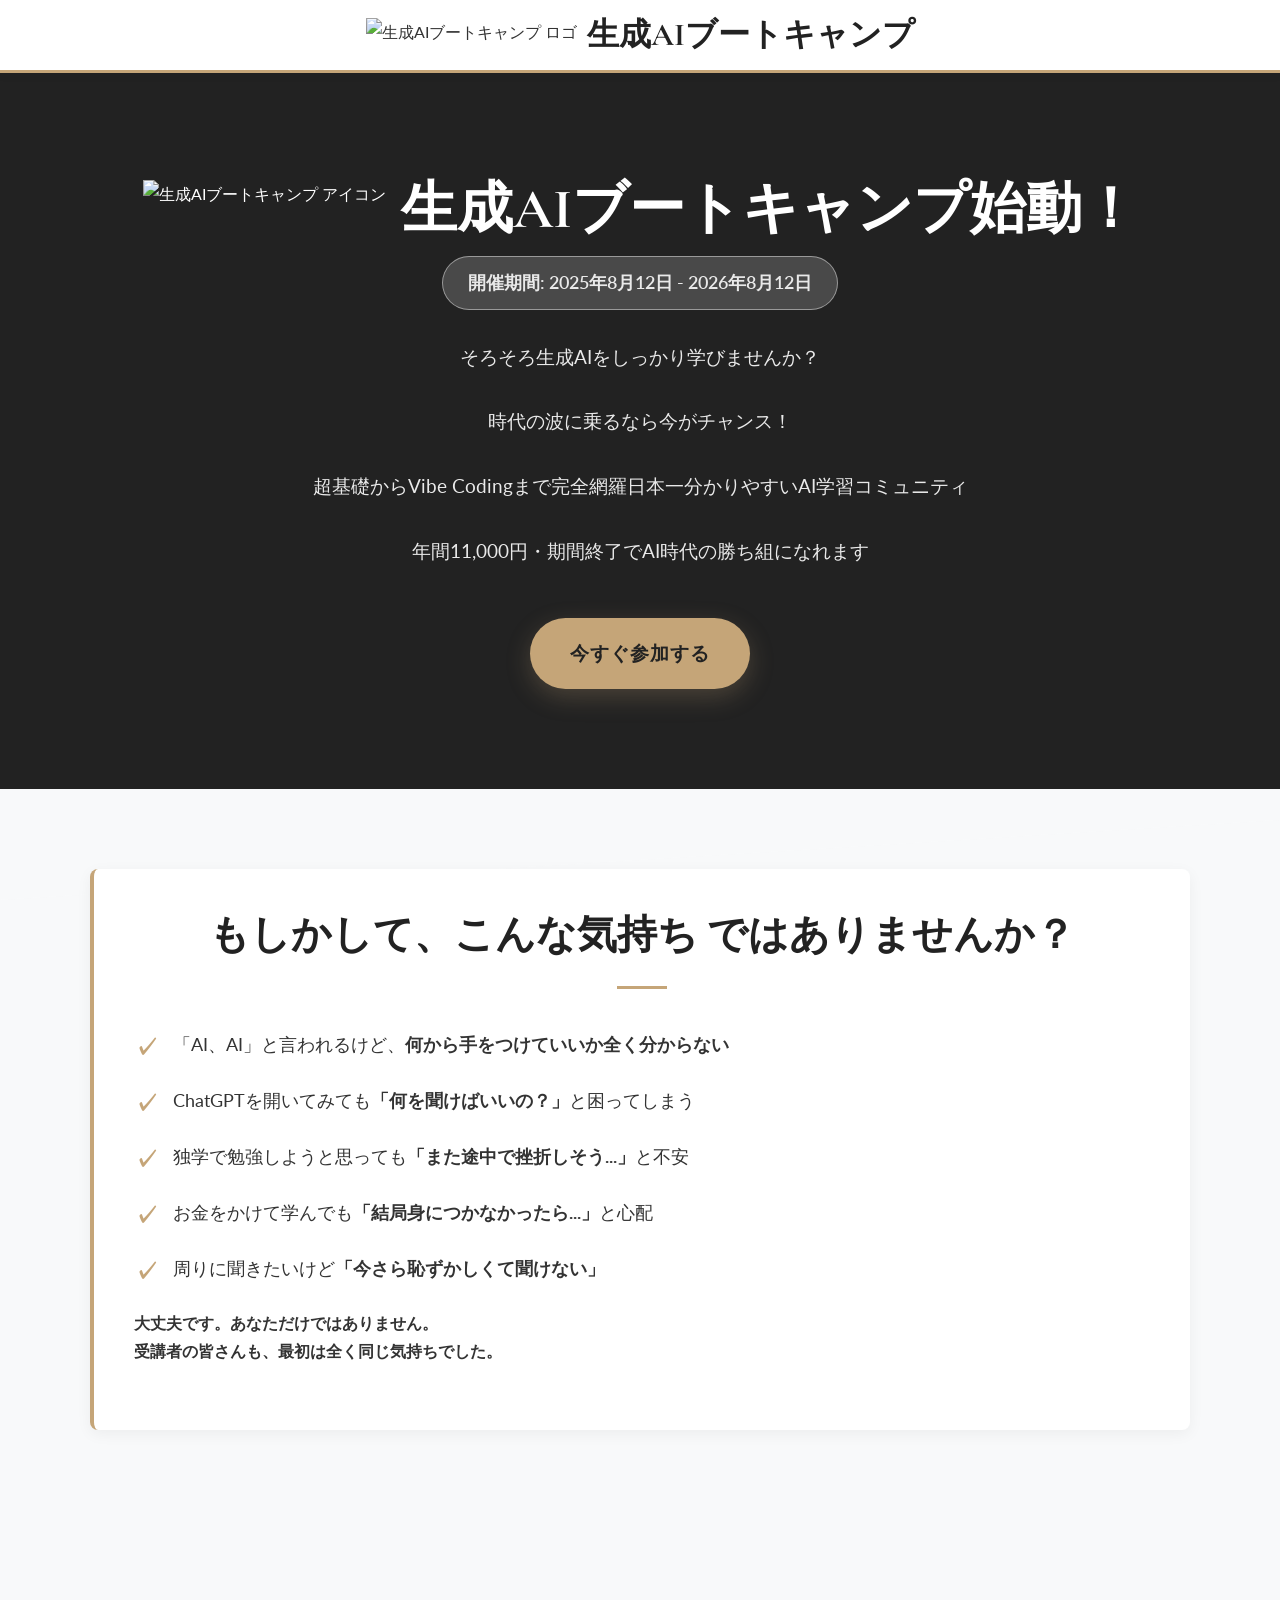
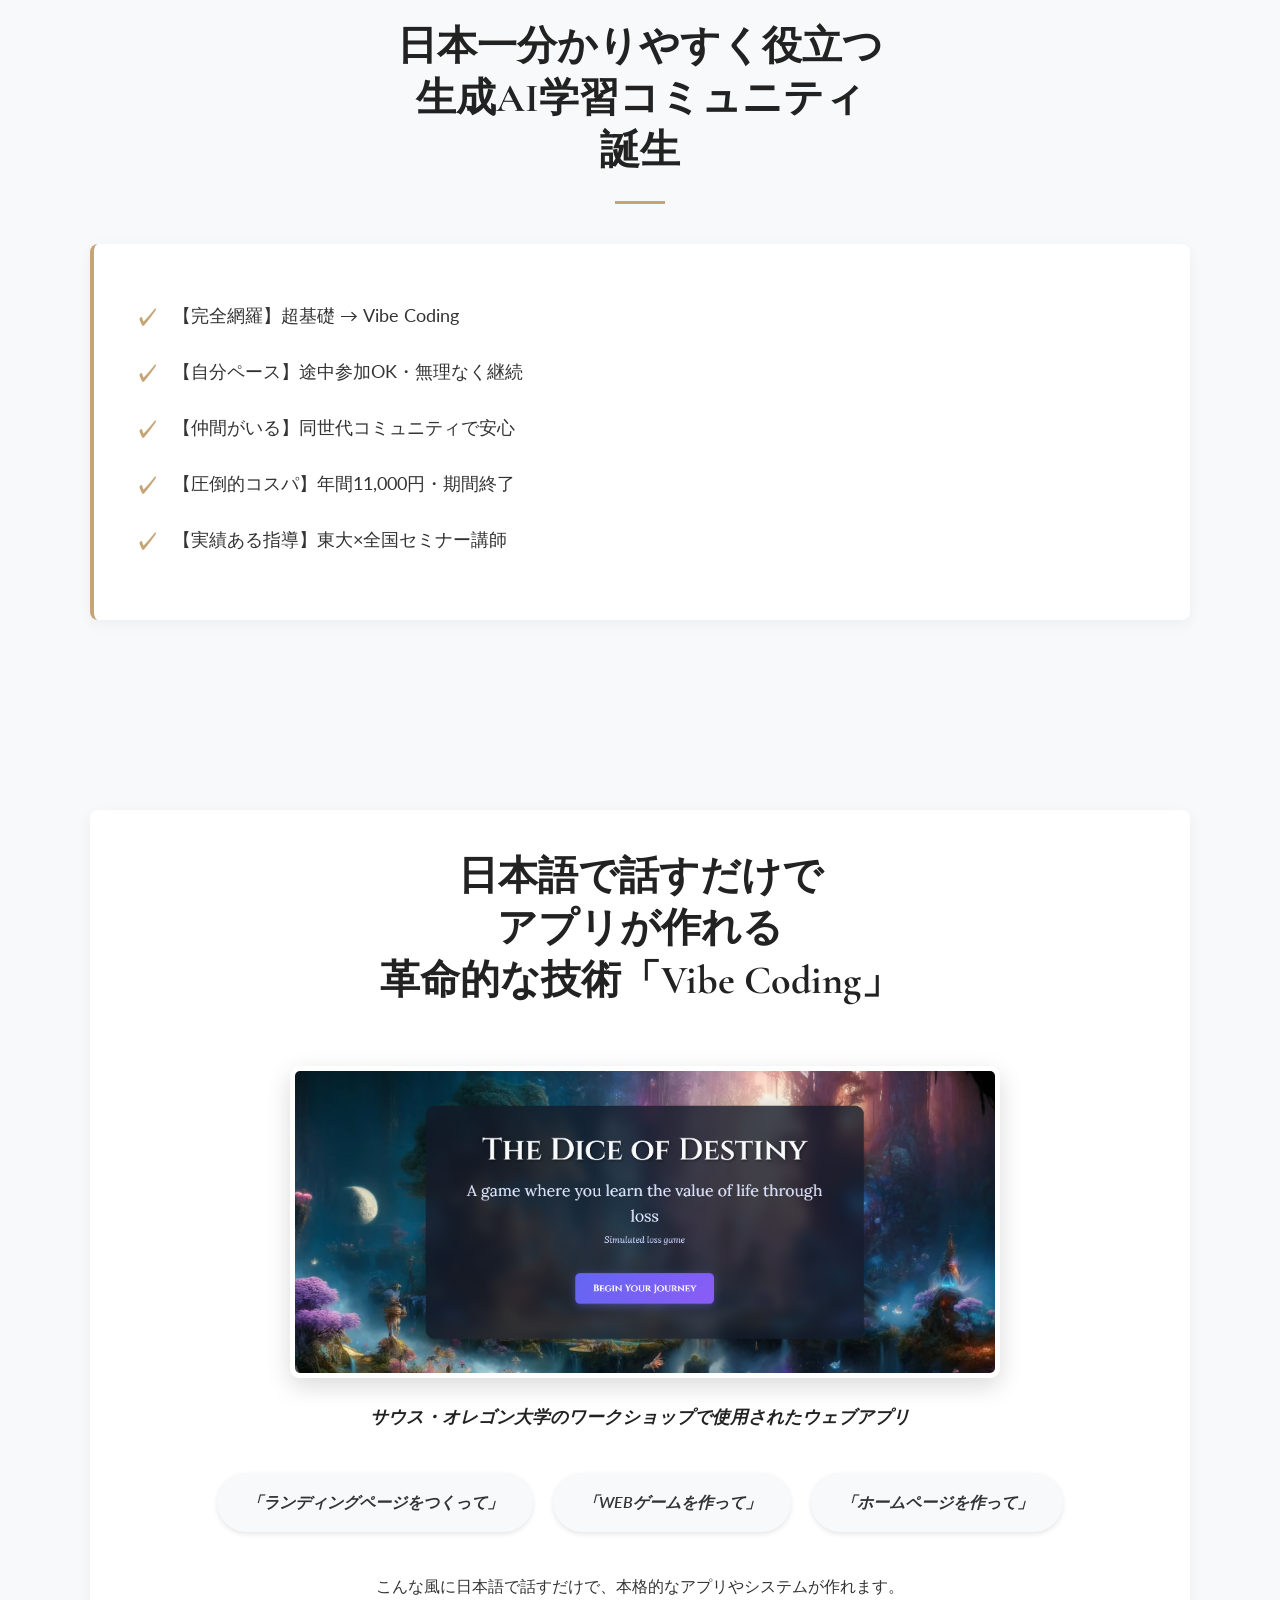
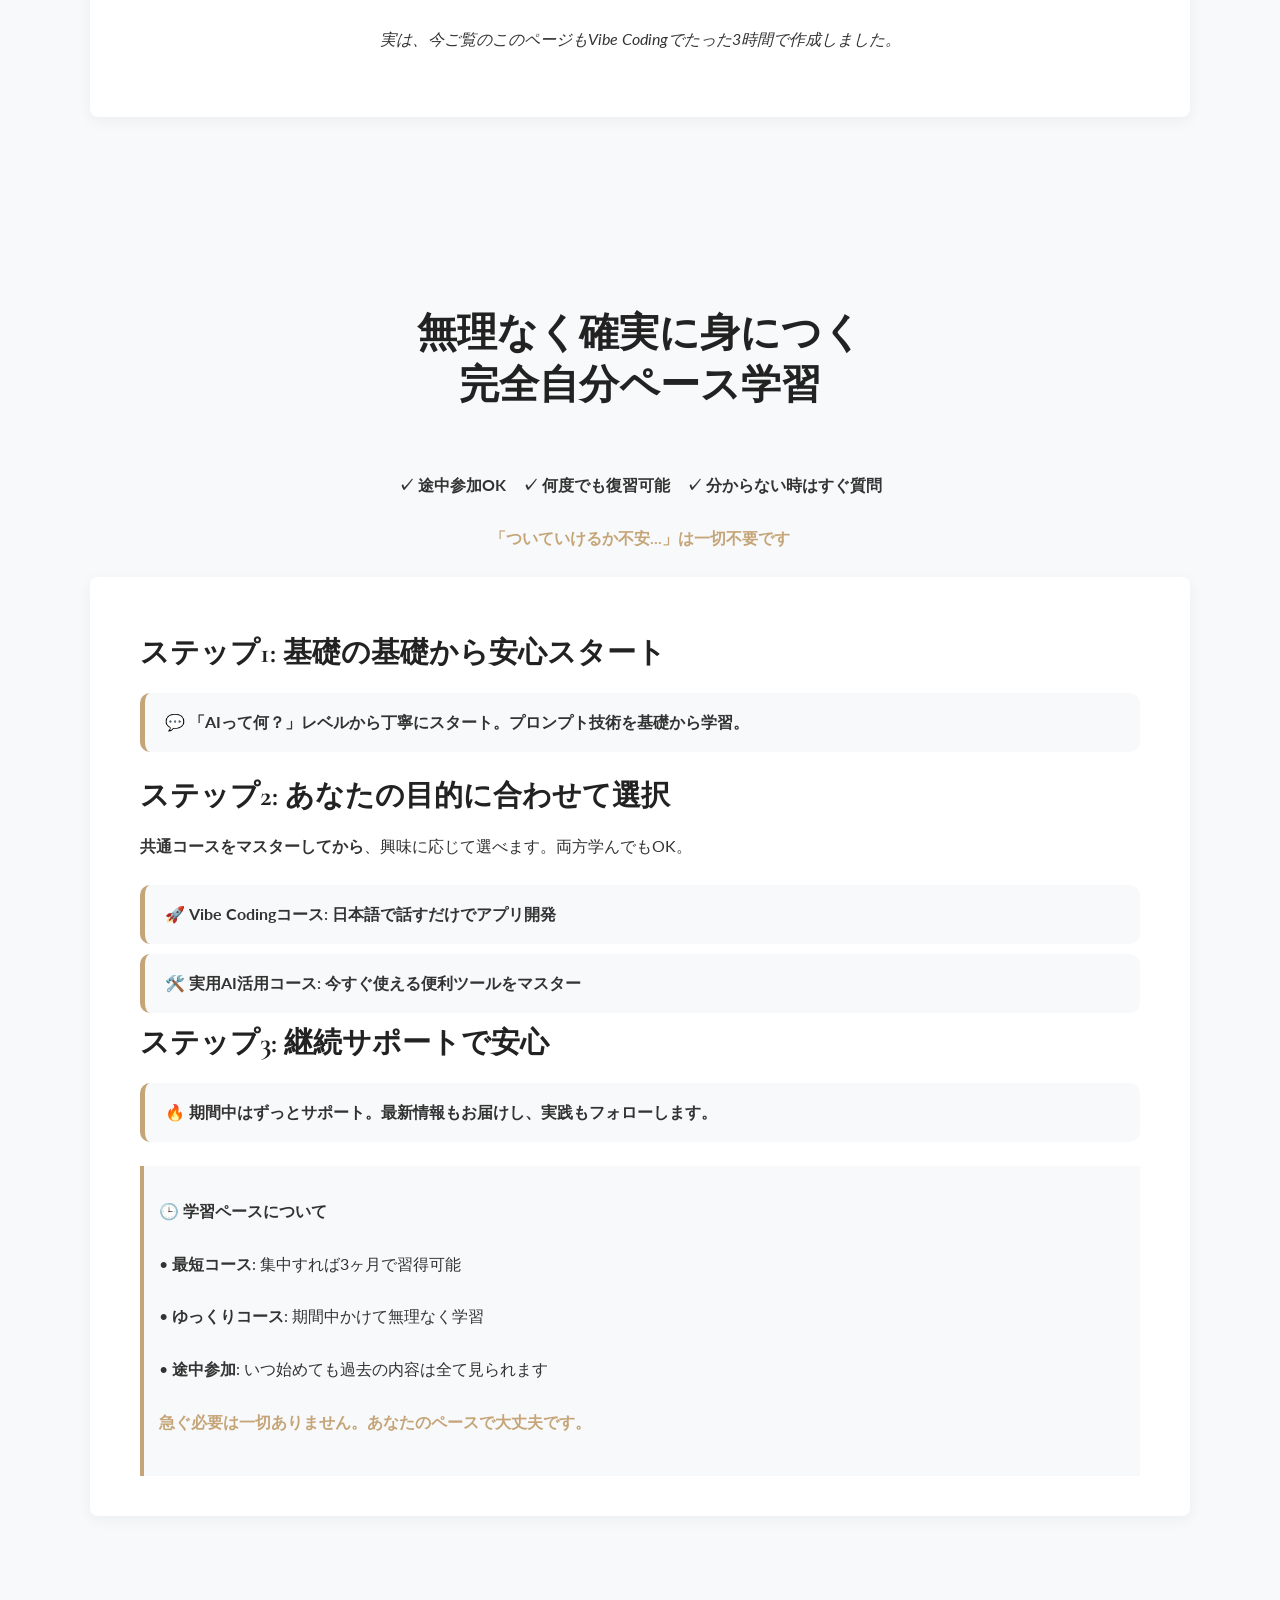
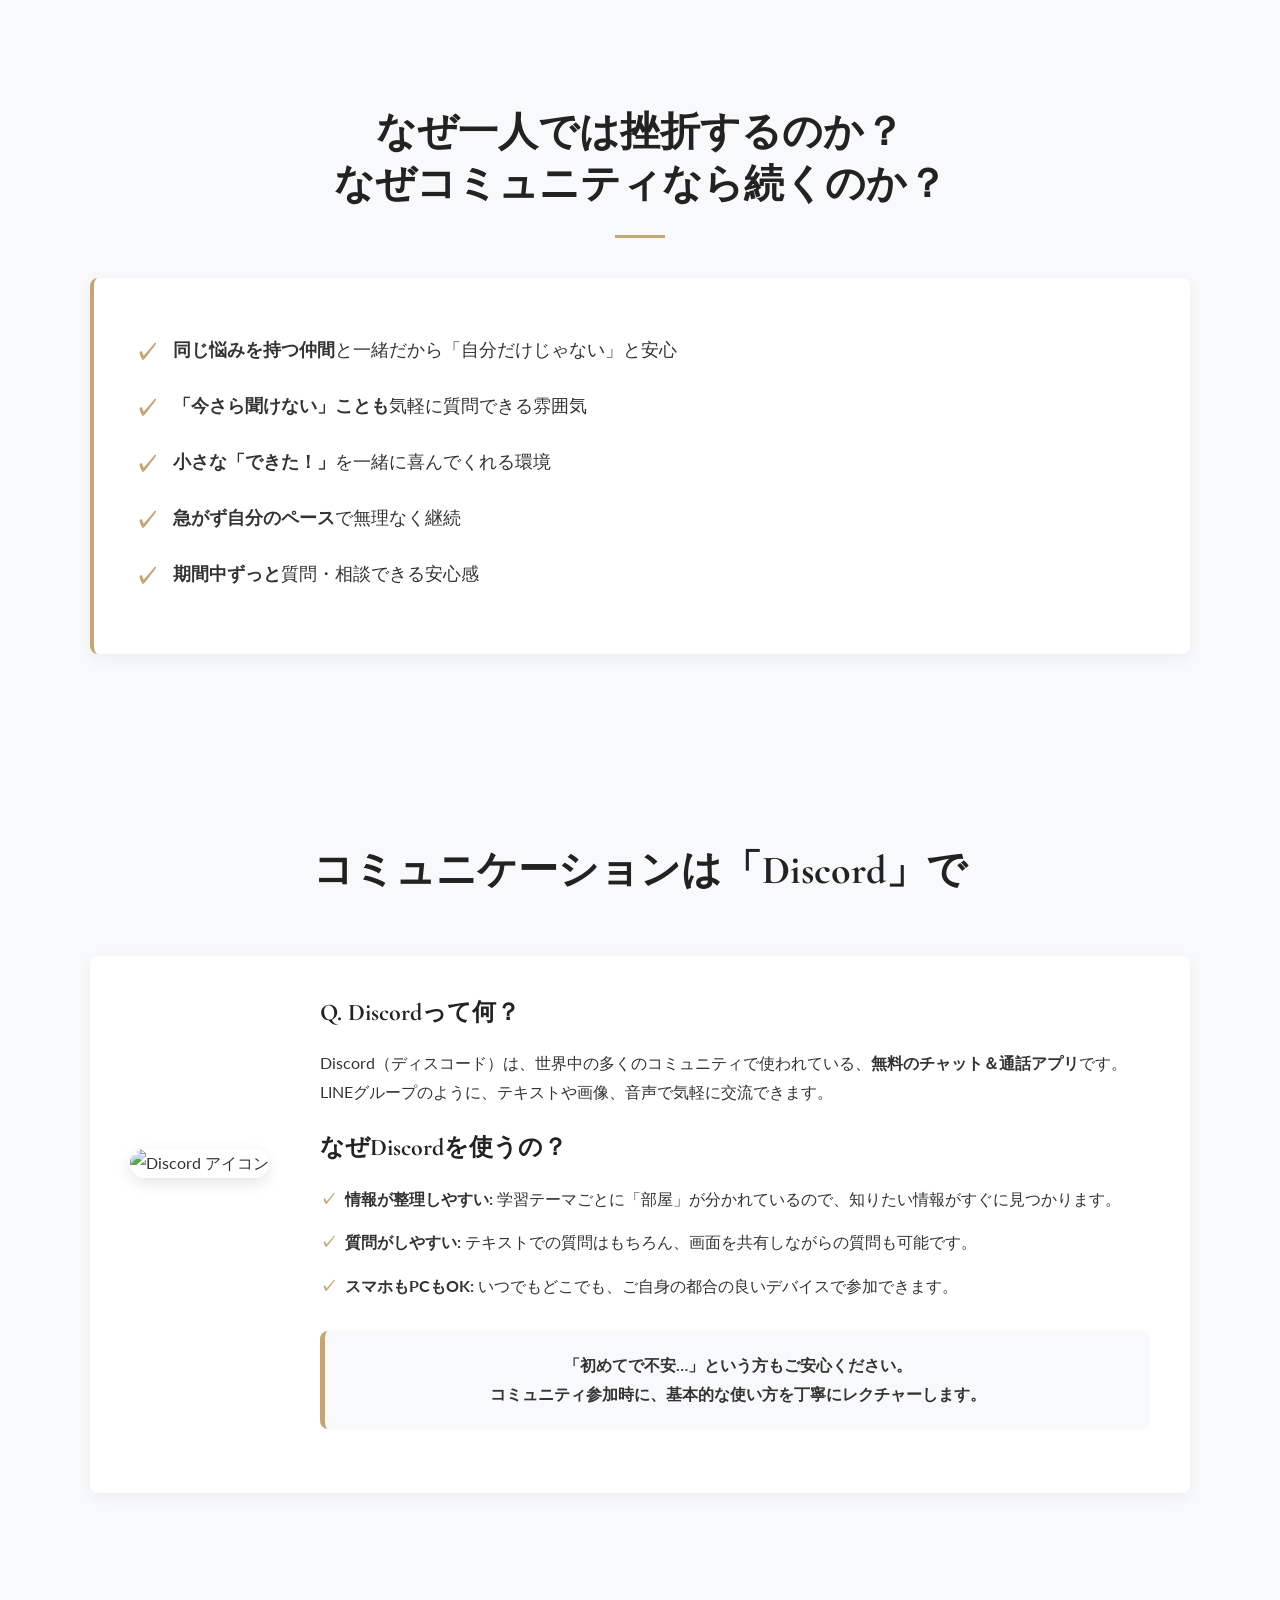
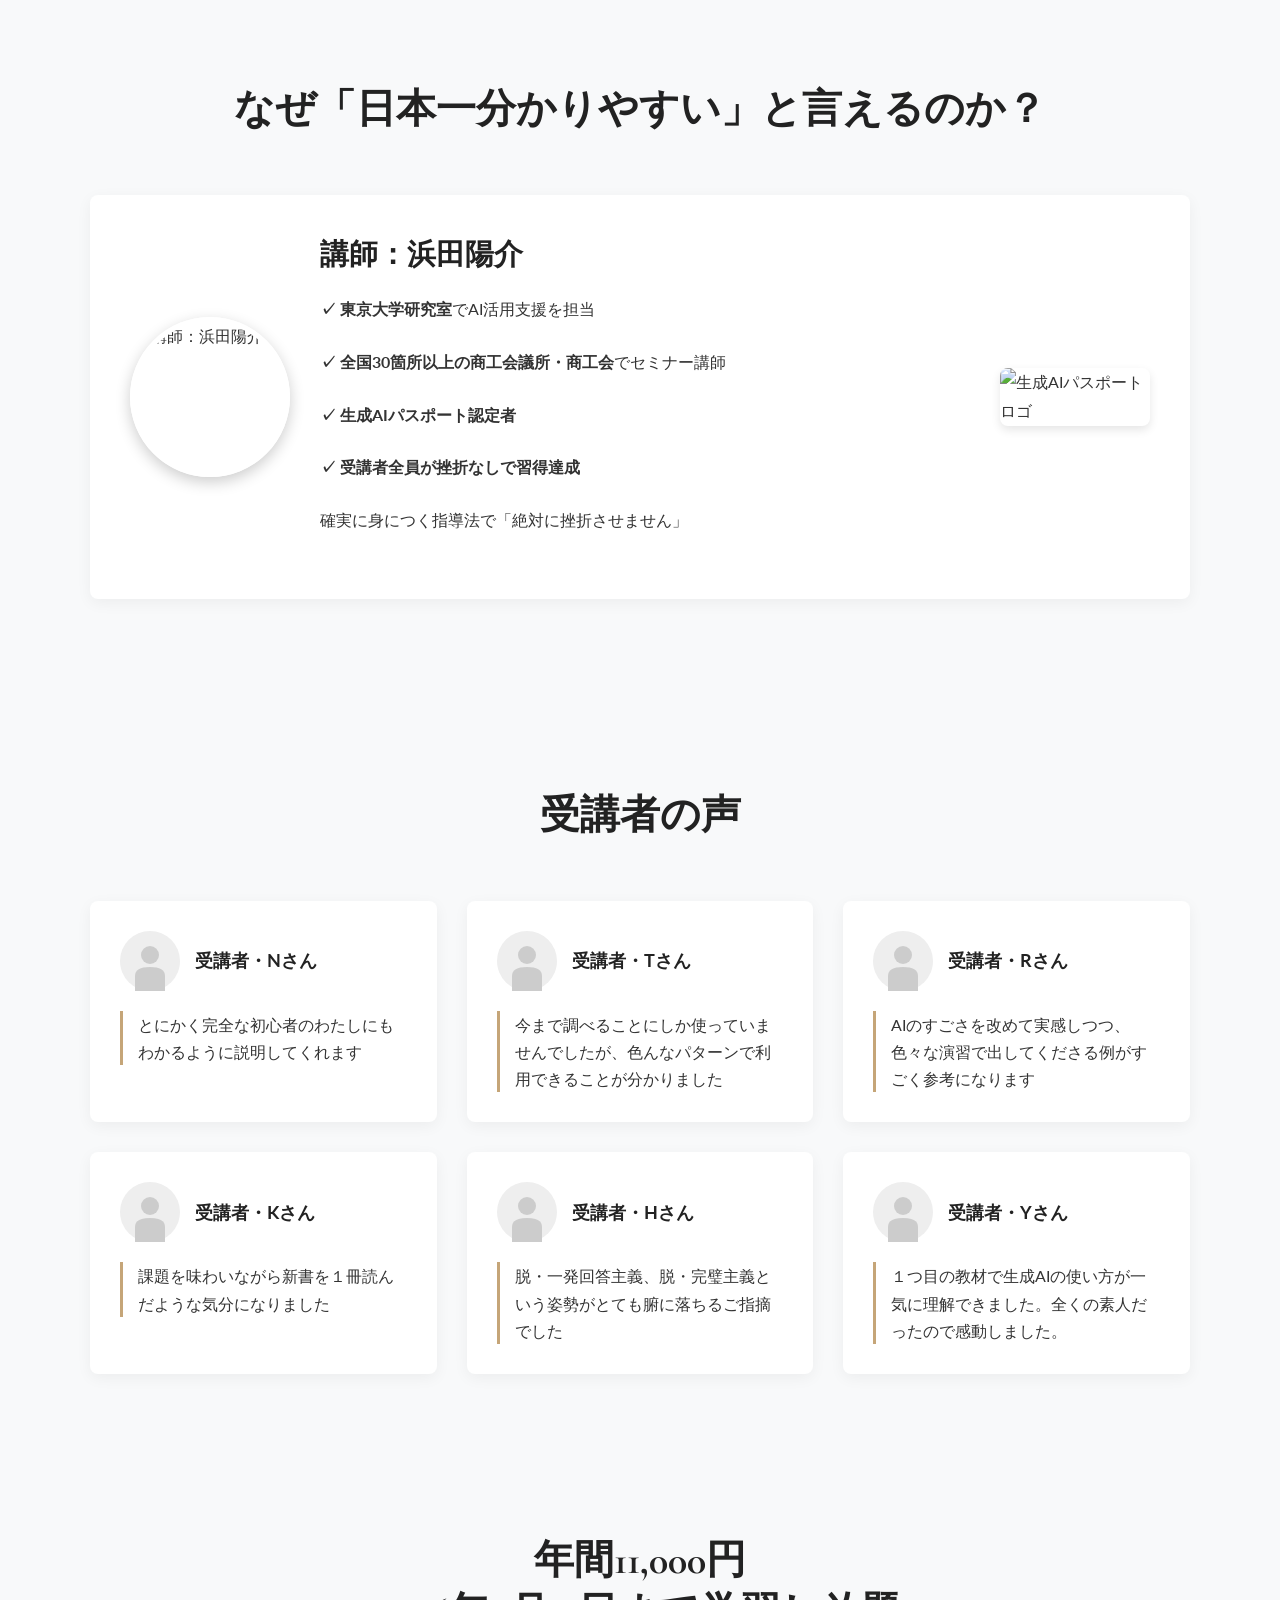
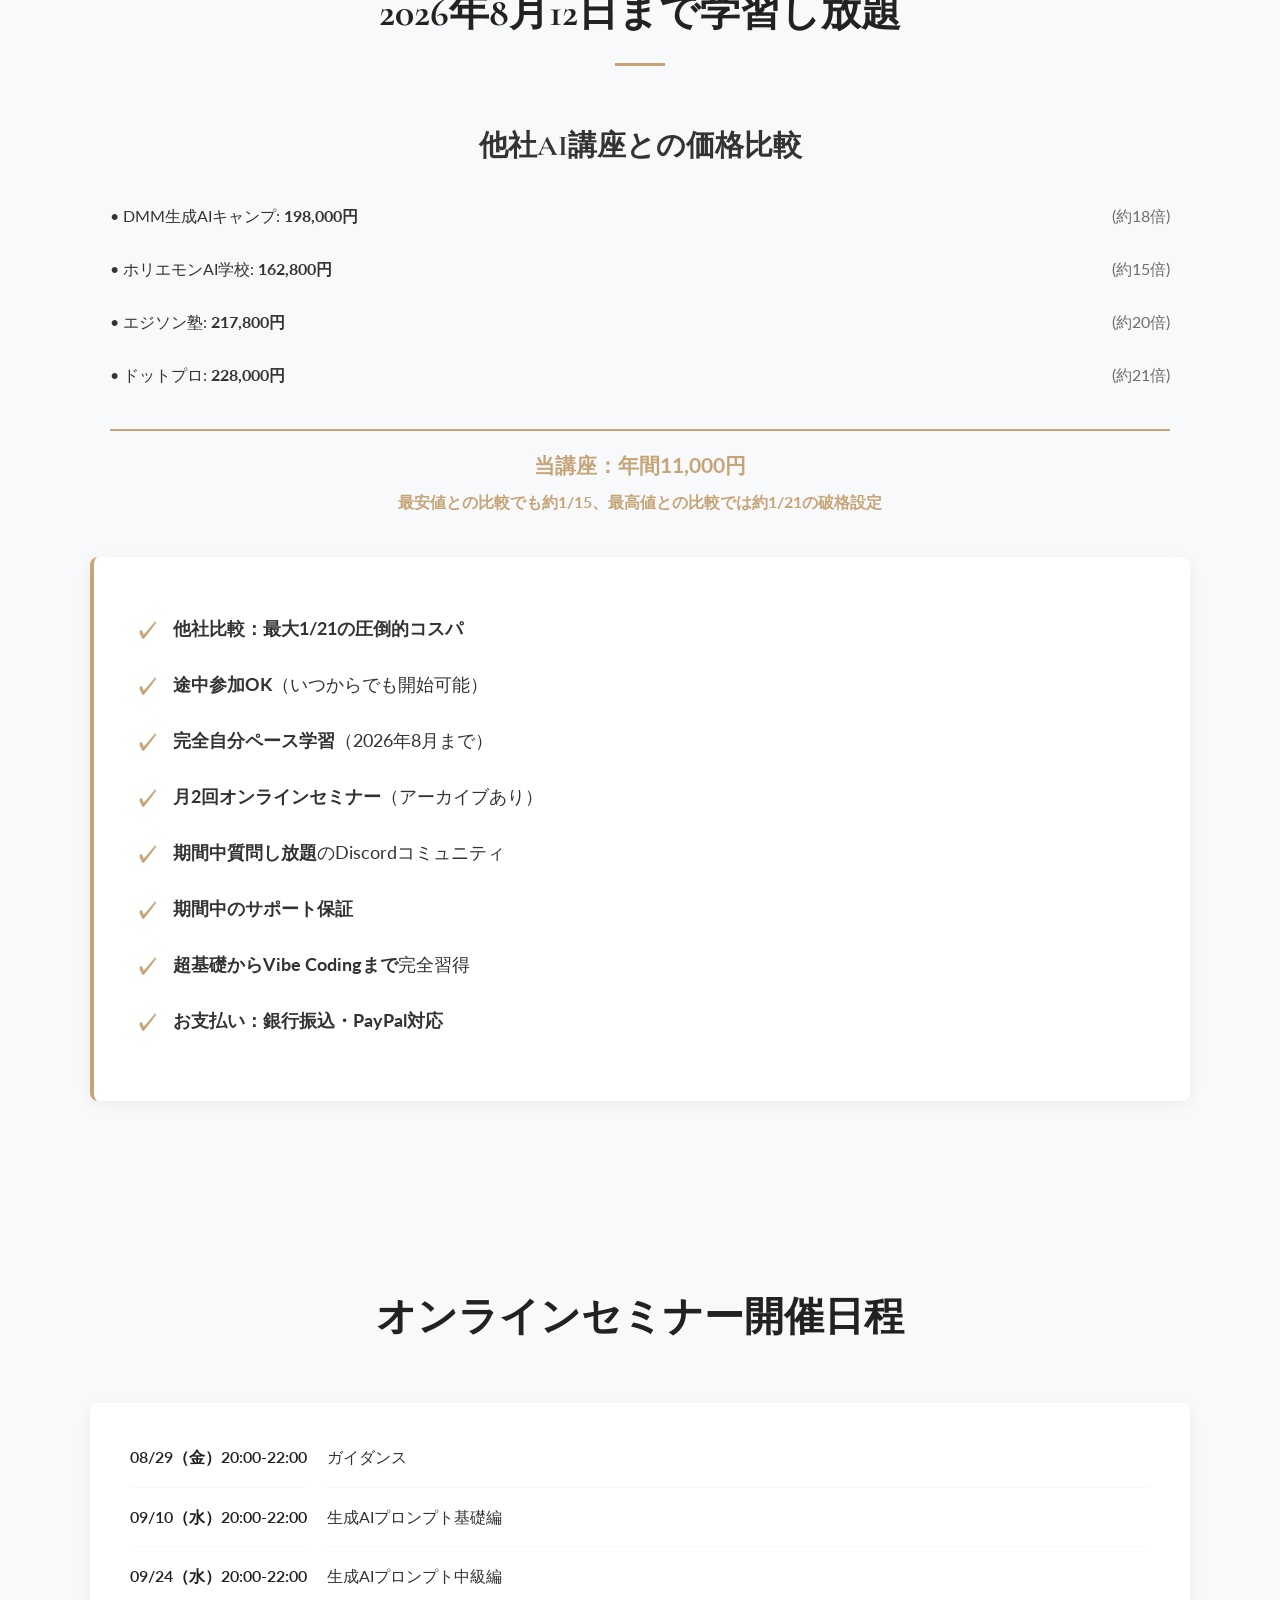
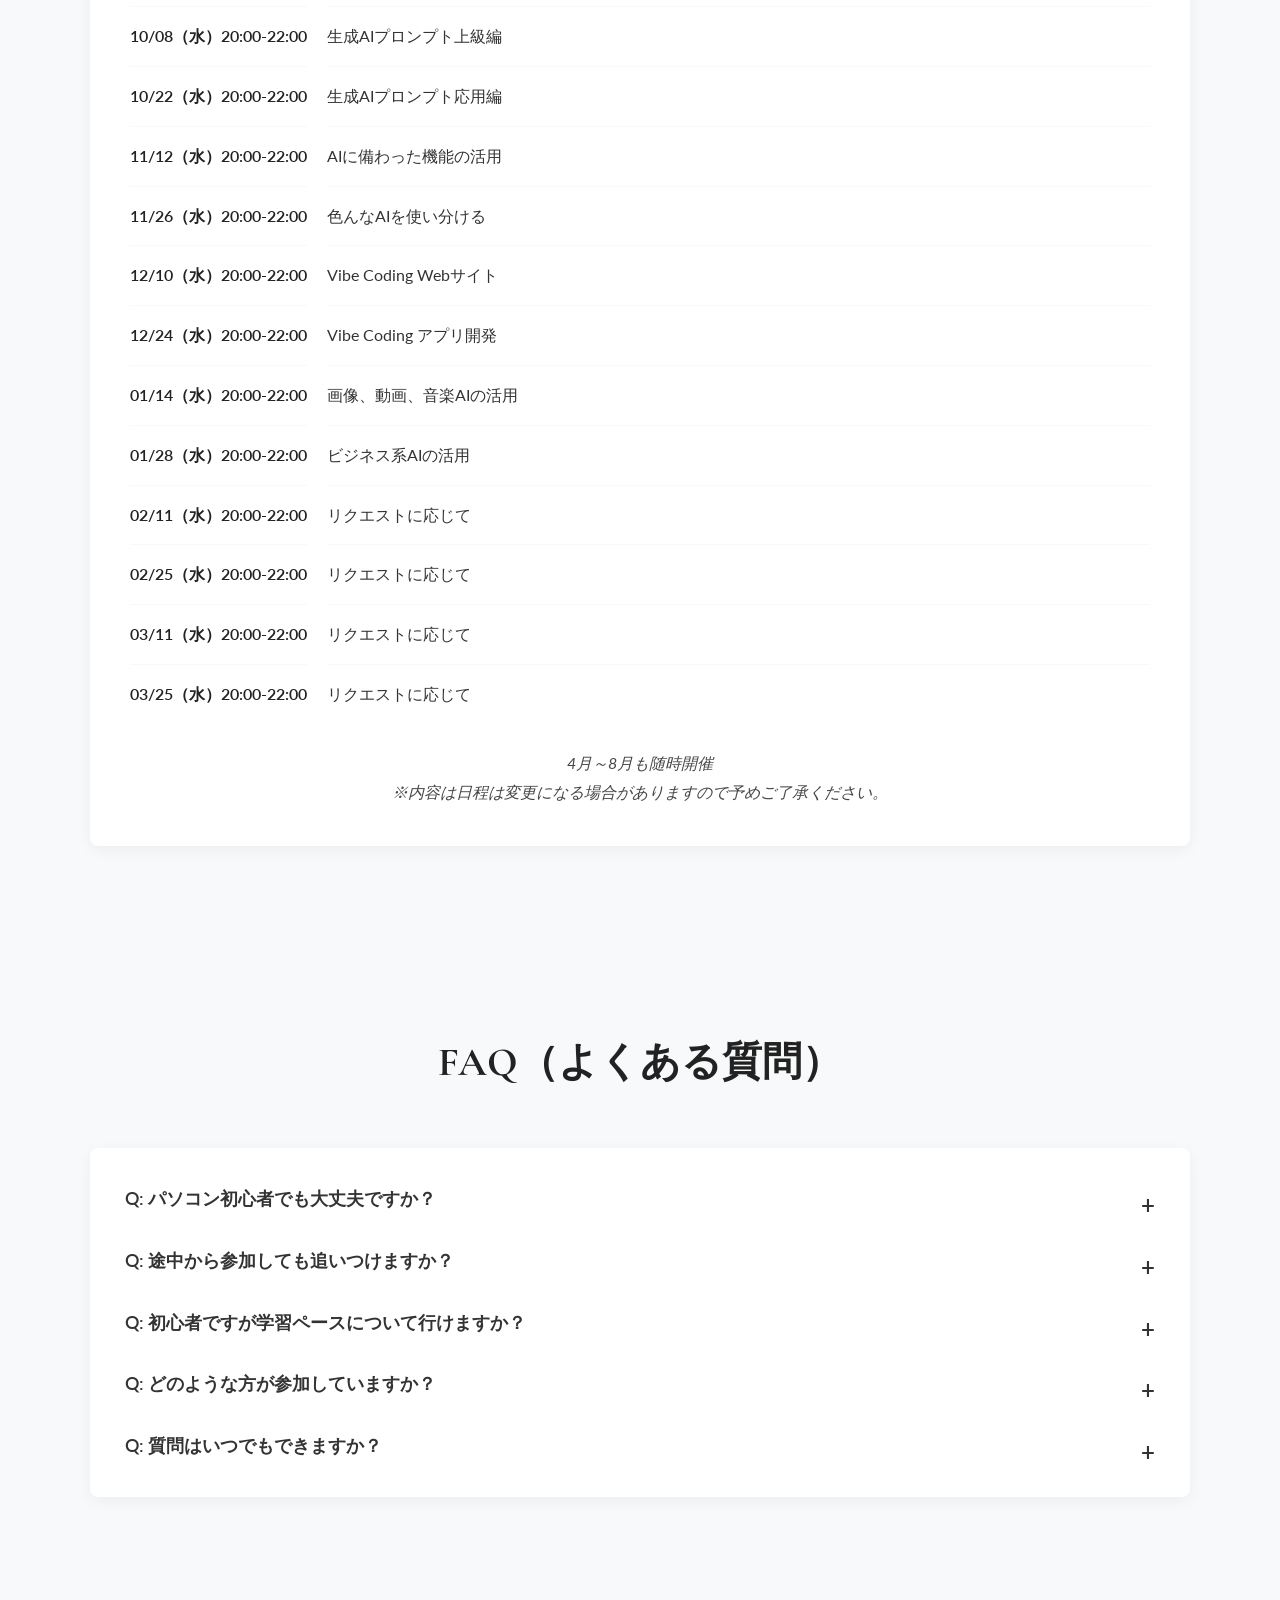
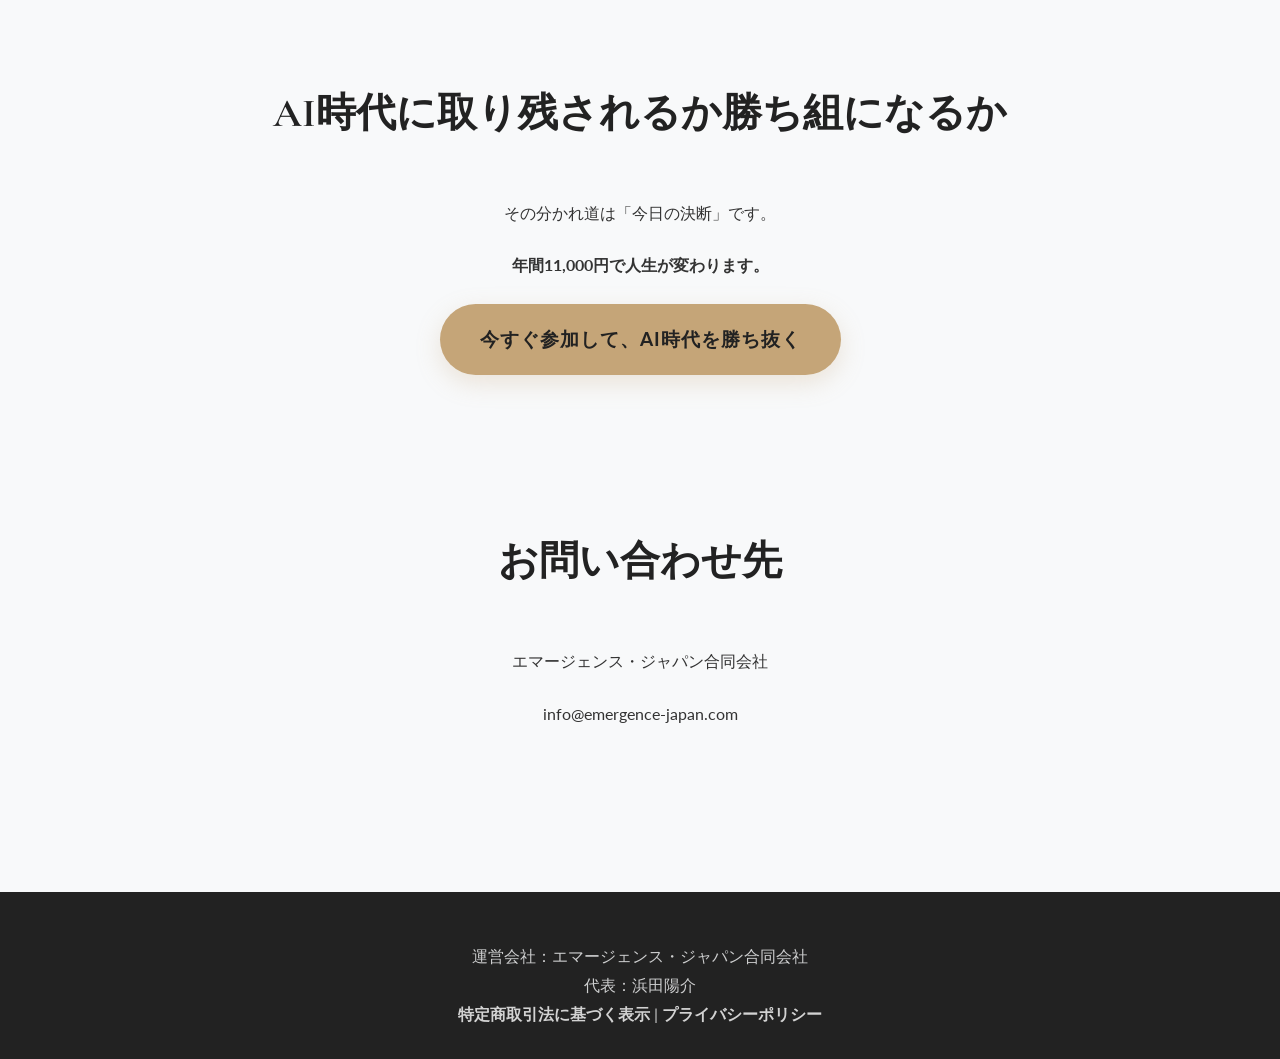
==== commit 46024776: "fix: テキストの改行とレイアウトを調整 単語の途中での改行を防ぐためにword-break: keep-allを追加し、 モバイル表示での改行タグをスペースに変更  🤖 Generated wit" ====
--- a/index.html
+++ b/index.html
@@ -36,7 +36,7 @@
         <section id="problem" class="section list-section">
             <div class="container">
                 <div class="card card-bordered">
-                    <h2 class="decorated">もしかして、こんな気持ち<br class="mobile-br">ではありませんか？</h2>
+                    <h2 class="decorated">もしかして、こんな気持ち ではありませんか？</h2>
                     <ul>
                         <li>「AI、AI」と言われるけど、<strong>何から手をつけていいか全く分からない</strong></li>
                         <li>ChatGPTを開いてみても<strong>「何を聞けばいいの？」</strong>と困ってしまう</li>
--- a/style.css
+++ b/style.css
@@ -436,6 +436,12 @@
     h2 { font-size: 2rem; }
     #first-view h2 { font-size: 2.8rem; }
 
+    /* 単語の途中で改行されるのを防ぐ */
+    #problem h2,
+    #problem ul li {
+        word-break: keep-all;
+    }
+
     .card {
         padding: 30px;
     }
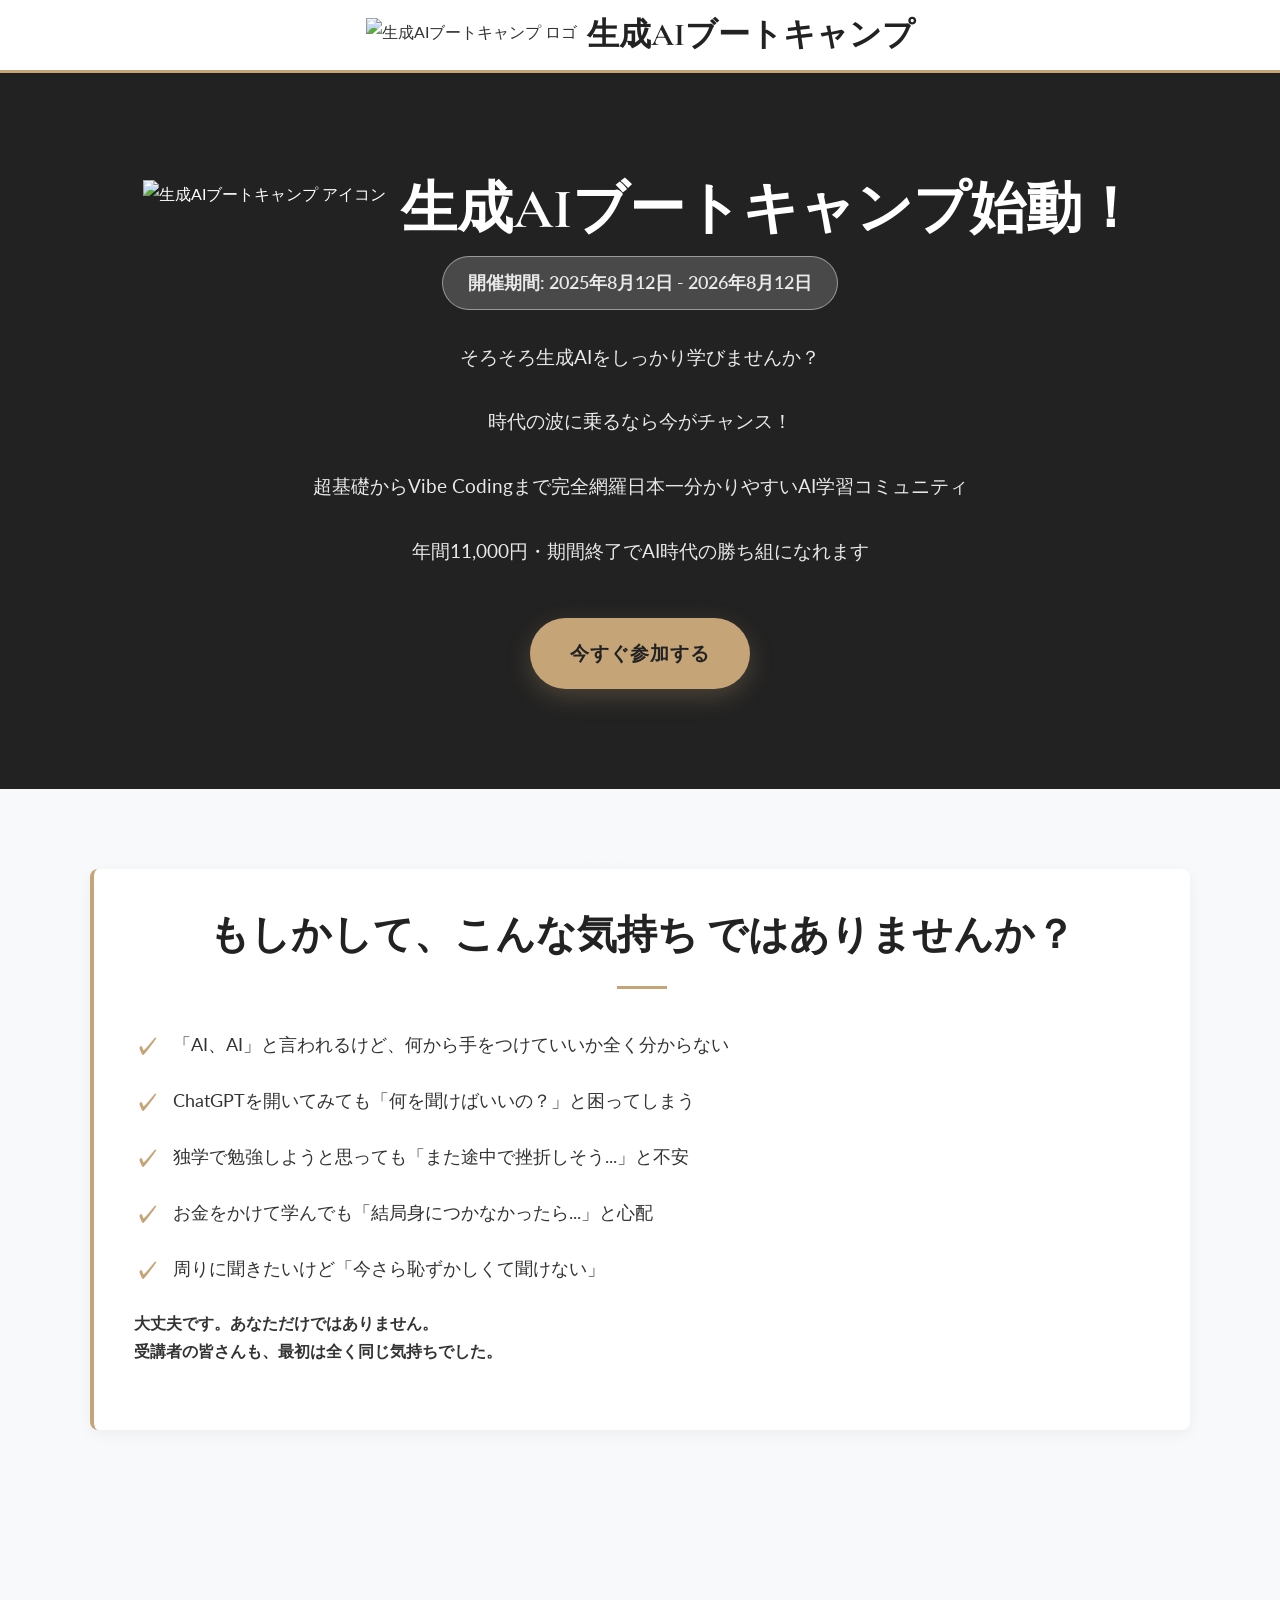
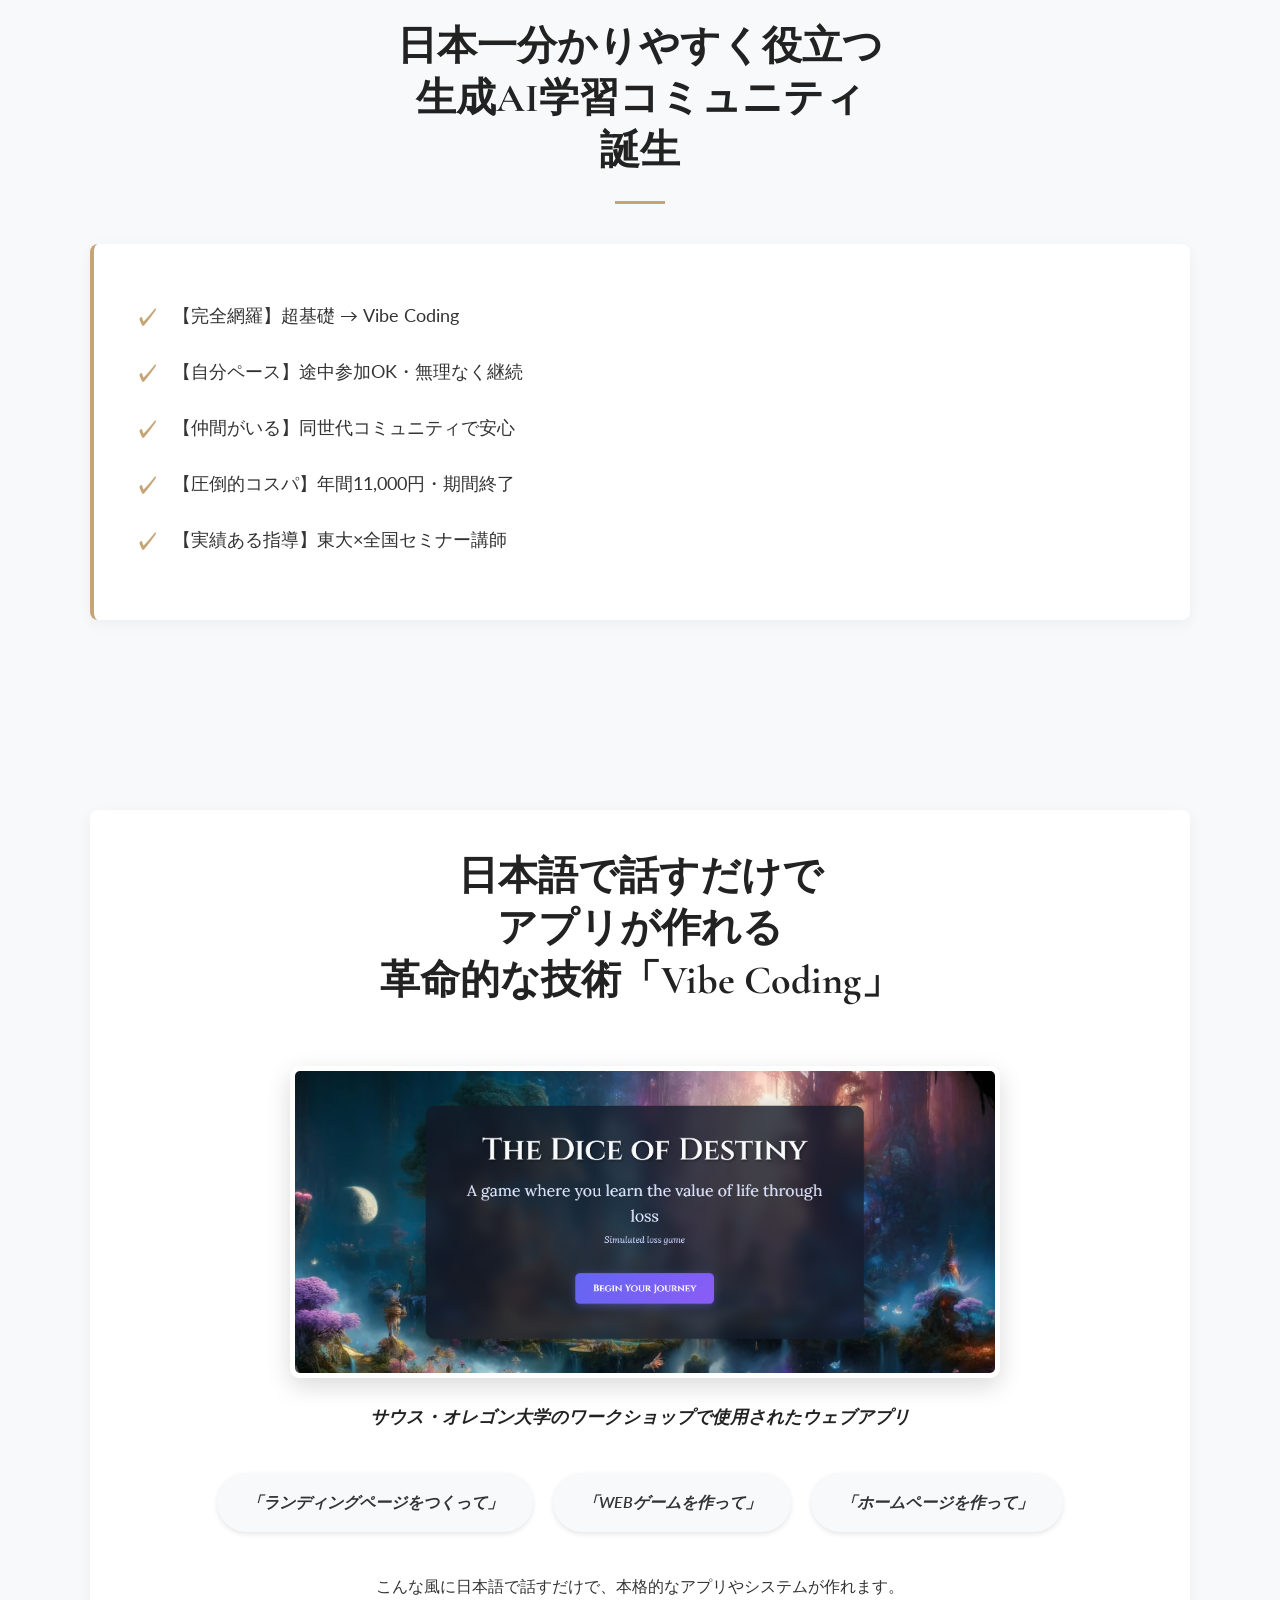
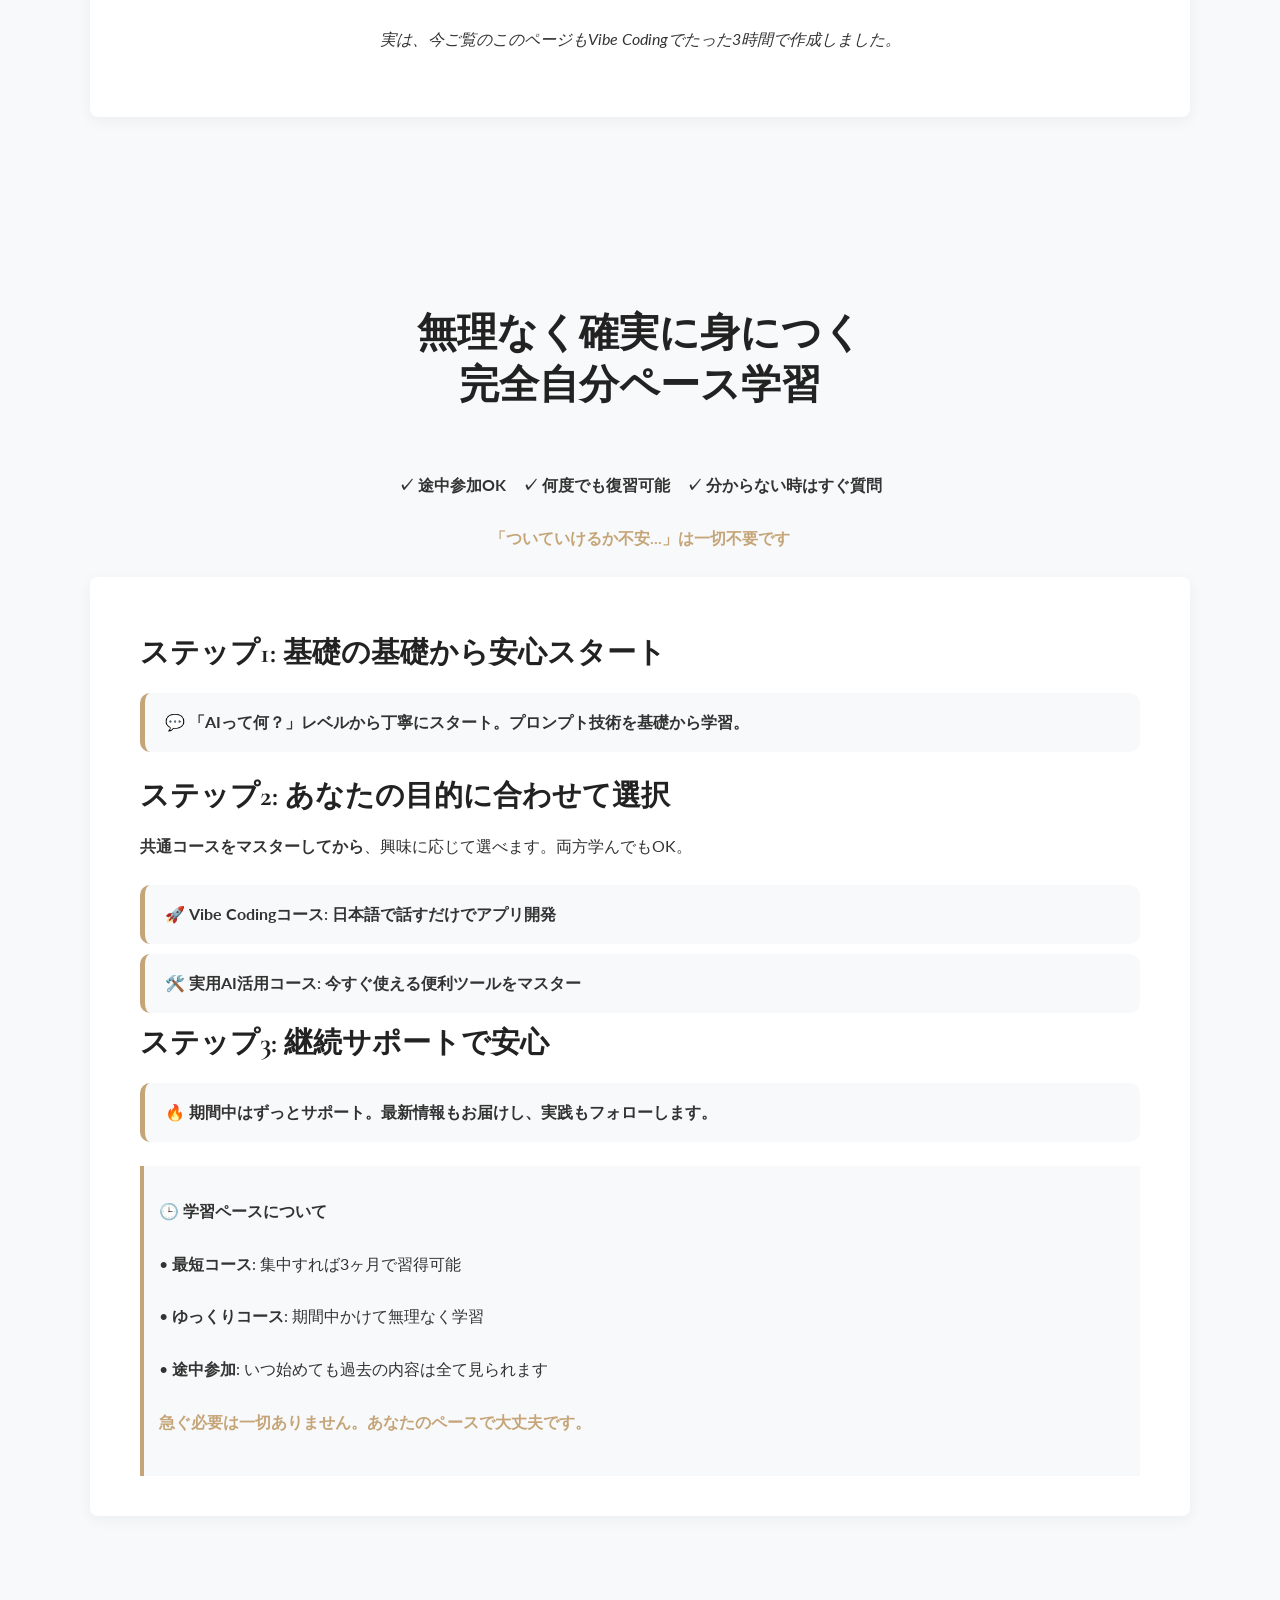
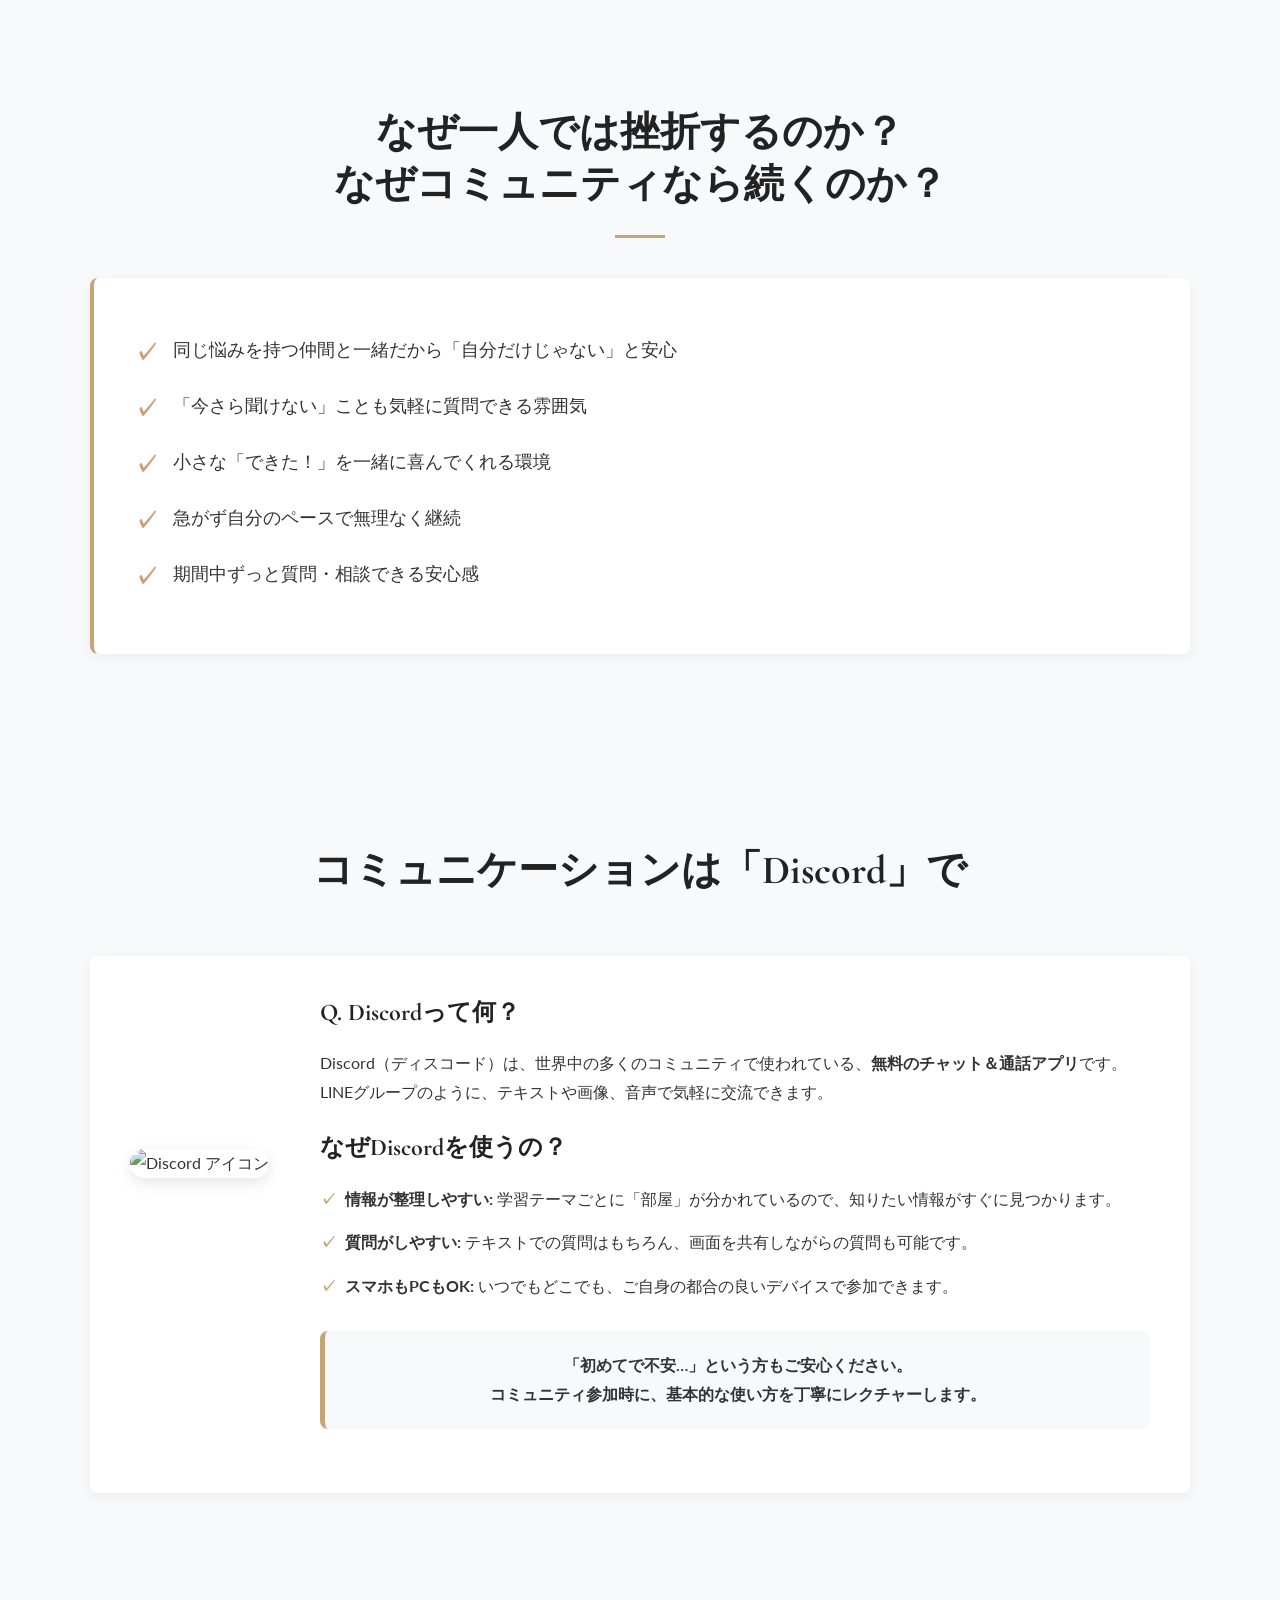
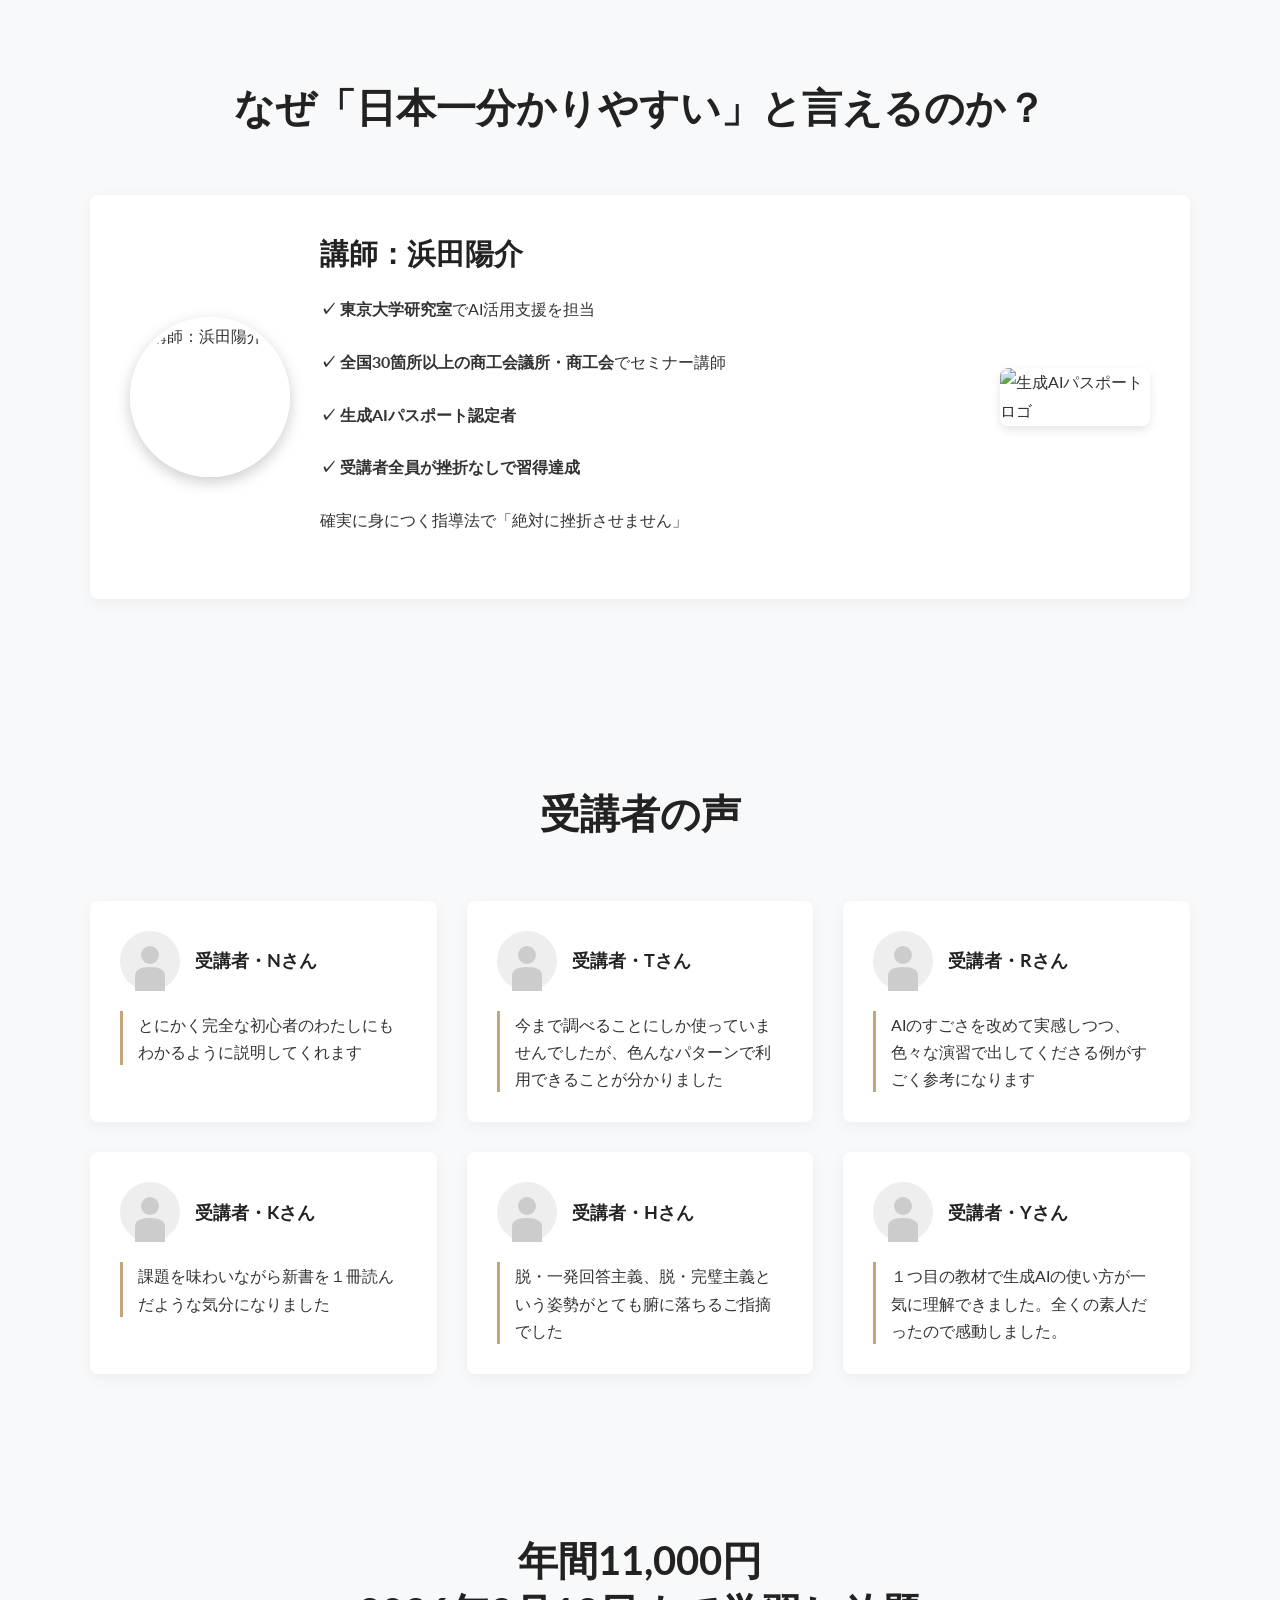
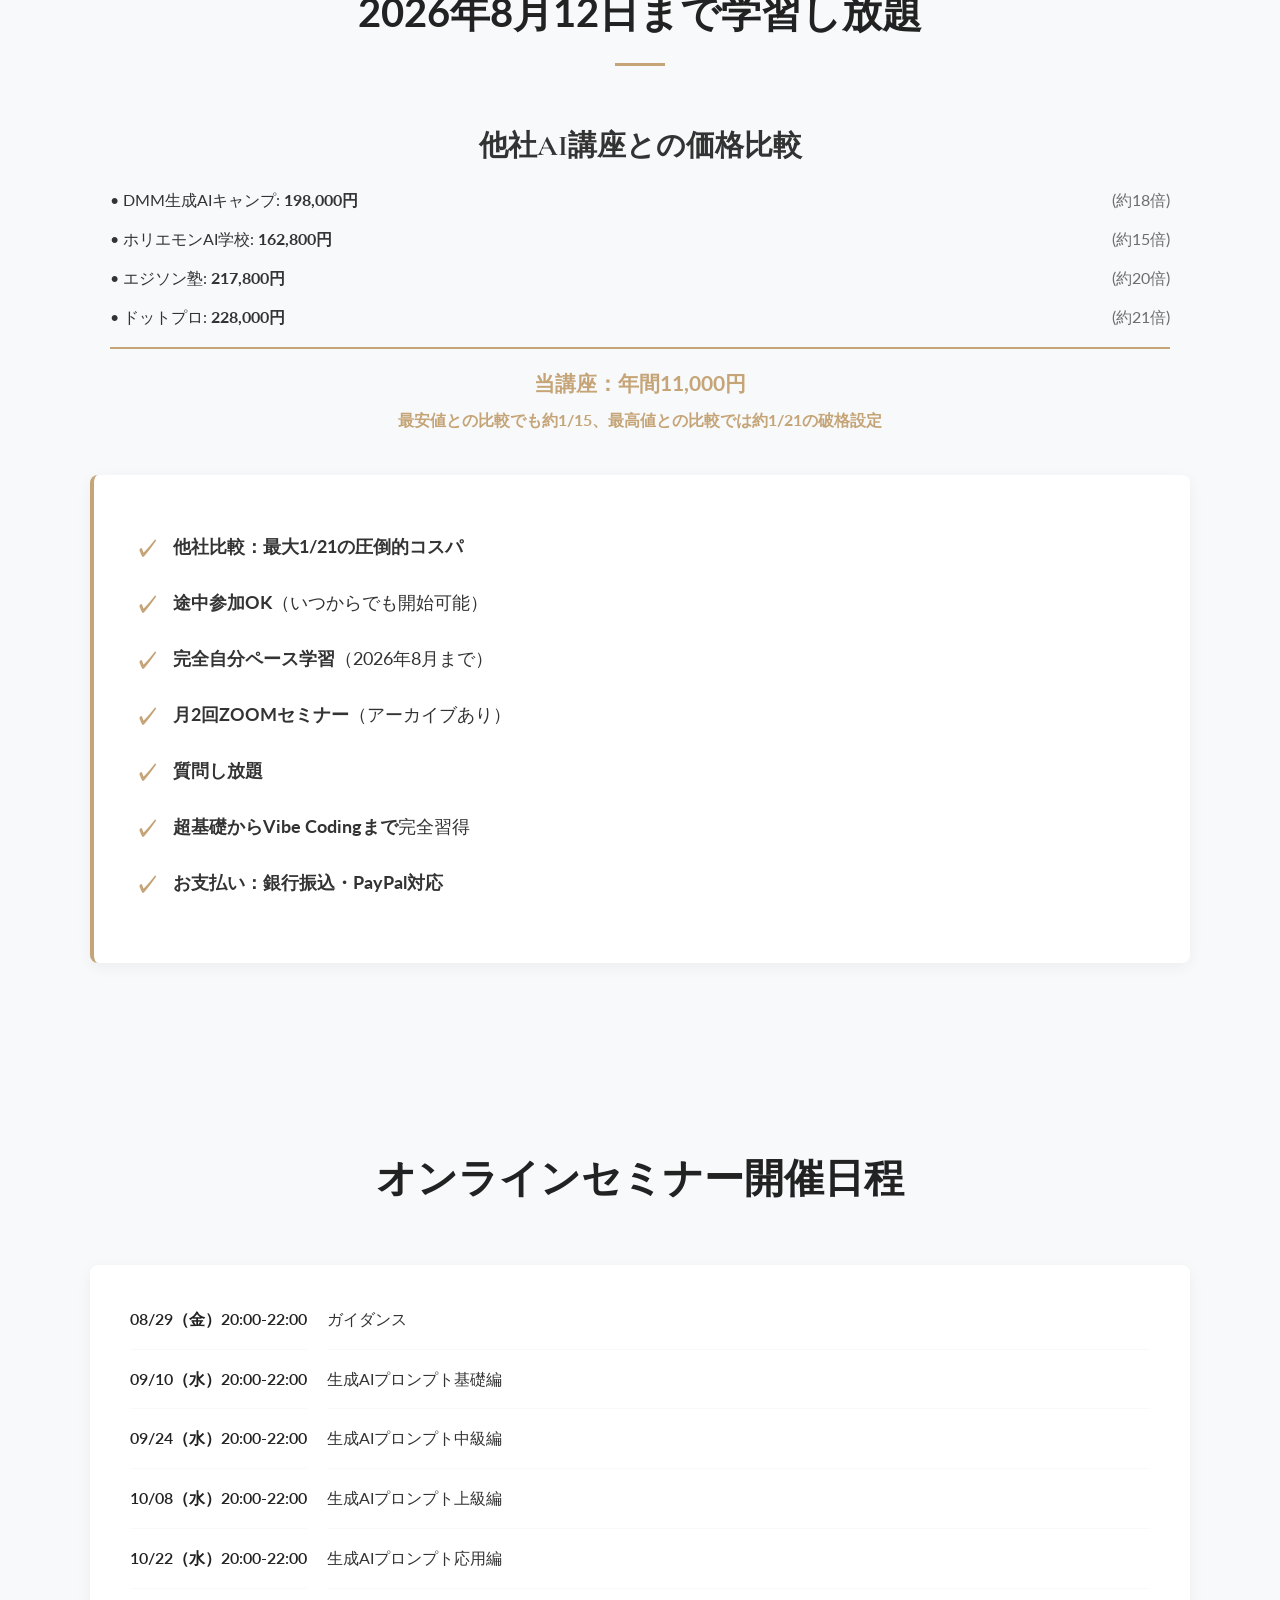
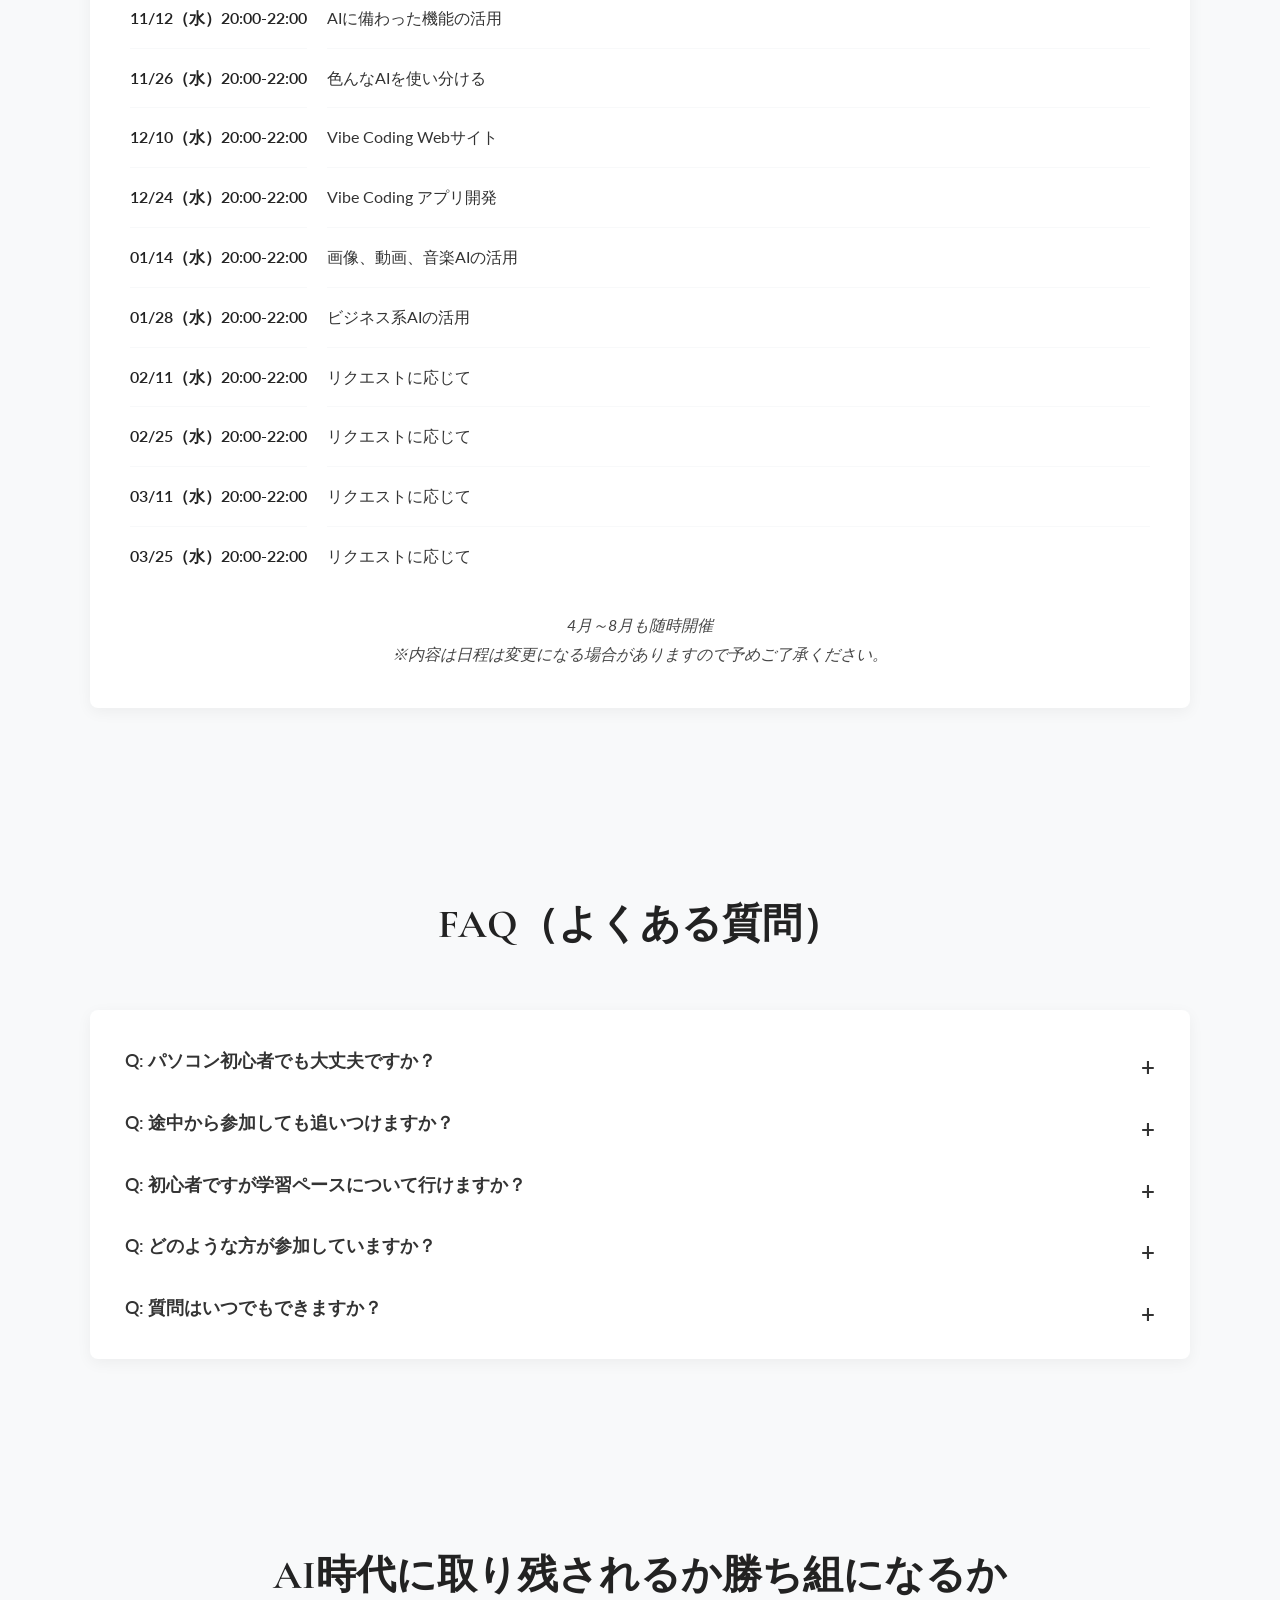
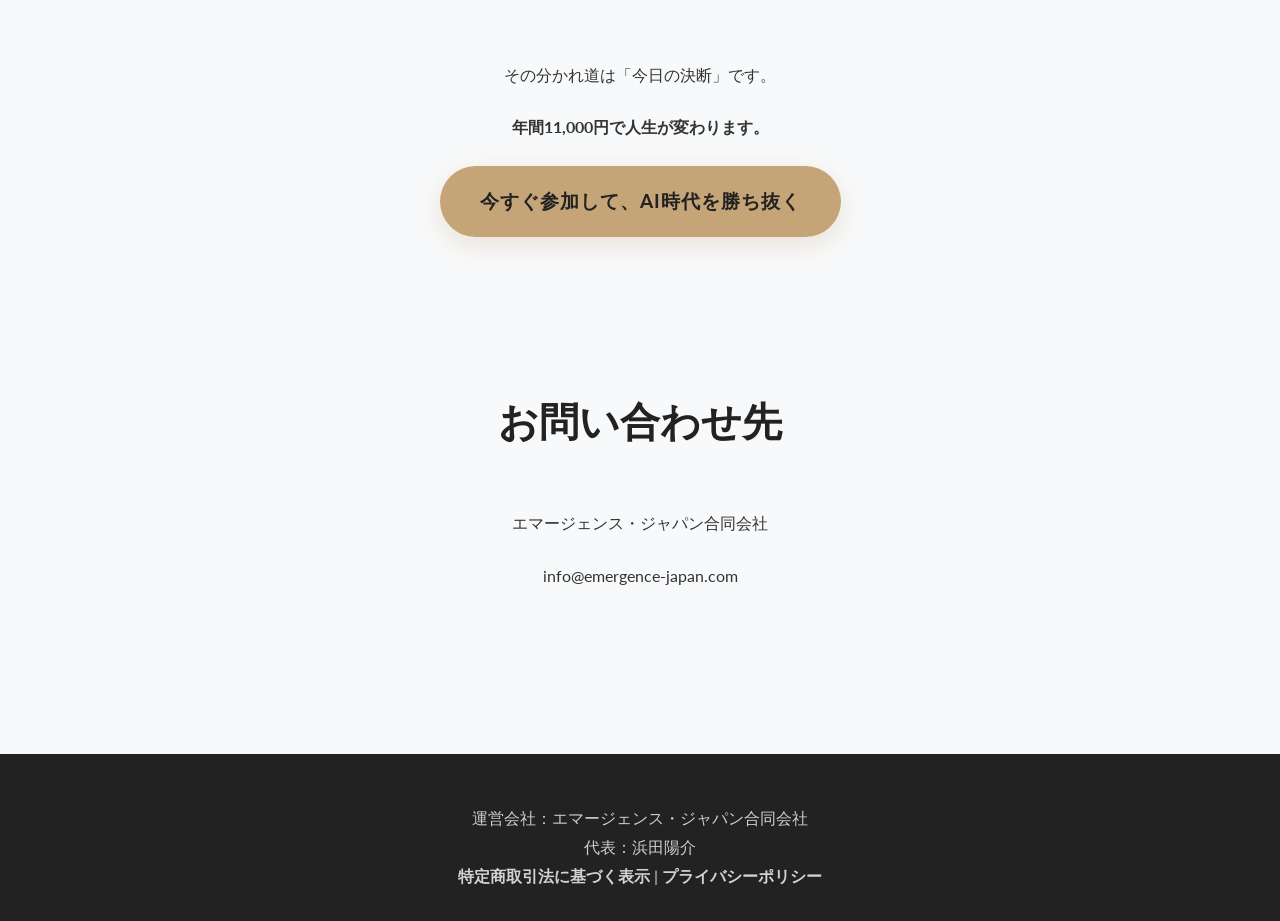
==== commit f1eef261: "fix: モバイル表示の改善と価格セクションの更新 - リスト項目から<strong>タグを削除してテキスト配列の混乱を解消 - word-break: normalに変更して自然な改行を実現 - 価" ====
--- a/index.html
+++ b/index.html
@@ -38,11 +38,11 @@
                 <div class="card card-bordered">
                     <h2 class="decorated">もしかして、こんな気持ち ではありませんか？</h2>
                     <ul>
-                        <li>「AI、AI」と言われるけど、<strong>何から手をつけていいか全く分からない</strong></li>
-                        <li>ChatGPTを開いてみても<strong>「何を聞けばいいの？」</strong>と困ってしまう</li>
-                        <li>独学で勉強しようと思っても<strong>「また途中で挫折しそう...」</strong>と不安</li>
-                        <li>お金をかけて学んでも<strong>「結局身につかなかったら...」</strong>と心配</li>
-                        <li>周りに聞きたいけど<strong>「今さら恥ずかしくて聞けない」</strong></li>
+                        <li>「AI、AI」と言われるけど、何から手をつけていいか全く分からない</li>
+                        <li>ChatGPTを開いてみても「何を聞けばいいの？」と困ってしまう</li>
+                        <li>独学で勉強しようと思っても「また途中で挫折しそう...」と不安</li>
+                        <li>お金をかけて学んでも「結局身につかなかったら...」と心配</li>
+                        <li>周りに聞きたいけど「今さら恥ずかしくて聞けない」</li>
                     </ul>
                     <p><strong>大丈夫です。あなただけではありません。<br>受講者の皆さんも、最初は全く同じ気持ちでした。</strong></p>
                 </div>
@@ -127,11 +127,11 @@
                 <h2 class="decorated">なぜ一人では<br class="mobile-br">挫折するのか？<br>なぜコミュニティなら<br class="mobile-br">続くのか？</h2>
                 <div class="card card-bordered">
                     <ul>
-                        <li><strong>同じ悩みを持つ仲間</strong>と一緒だから「自分だけじゃない」と安心</li>
-                        <li><strong>「今さら聞けない」ことも</strong>気軽に質問できる雰囲気</li>
-                        <li><strong>小さな「できた！」</strong>を一緒に喜んでくれる環境</li>
-                        <li><strong>急がず自分のペース</strong>で無理なく継続</li>
-                        <li><strong>期間中ずっと</strong>質問・相談できる安心感</li>
+                        <li>同じ悩みを持つ仲間と一緒だから「自分だけじゃない」と安心</li>
+                        <li>「今さら聞けない」ことも気軽に質問できる雰囲気</li>
+                        <li>小さな「できた！」を一緒に喜んでくれる環境</li>
+                        <li>急がず自分のペースで無理なく継続</li>
+                        <li>期間中ずっと質問・相談できる安心感</li>
                     </ul>
                 </div>
             </div>
@@ -297,18 +297,22 @@
 
                 <div class="price-comparison" style="text-align: center; margin-bottom: 20px; background: var(--light-color); padding: 20px; border-radius: 8px;">
                     <h3 style="margin-top: 0; color: var(--text-color);">他社AI講座との価格比較</h3>
-                    <div style="display: grid; grid-template-columns: 1fr 1fr; gap: 10px; margin: 15px 0;">
-                        <div style="text-align: left;">
-                            <p>• DMM生成AIキャンプ: <strong>198,000円</strong></p>
-                            <p>• ホリエモンAI学校: <strong>162,800円</strong></p>
-                            <p>• エジソン塾: <strong>217,800円</strong></p>
-                            <p>• ドットプロ: <strong>228,000円</strong></p>
-                        </div>
-                        <div style="text-align: right;">
-                            <p style="color: var(--text-color); opacity: 0.7;">(約18倍)</p>
-                            <p style="color: var(--text-color); opacity: 0.7;">(約15倍)</p>
-                            <p style="color: var(--text-color); opacity: 0.7;">(約20倍)</p>
-                            <p style="color: var(--text-color); opacity: 0.7;">(約21倍)</p>
+                    <div style="margin: 15px 0;">
+                        <div style="display: flex; justify-content: space-between; align-items: center; margin-bottom: 10px;">
+                            <p style="margin: 0;">• DMM生成AIキャンプ: <strong>198,000円</strong></p>
+                            <p style="margin: 0; color: var(--text-color); opacity: 0.7;">(約18倍)</p>
+                        </div>
+                        <div style="display: flex; justify-content: space-between; align-items: center; margin-bottom: 10px;">
+                            <p style="margin: 0;">• ホリエモンAI学校: <strong>162,800円</strong></p>
+                            <p style="margin: 0; color: var(--text-color); opacity: 0.7;">(約15倍)</p>
+                        </div>
+                        <div style="display: flex; justify-content: space-between; align-items: center; margin-bottom: 10px;">
+                            <p style="margin: 0;">• エジソン塾: <strong>217,800円</strong></p>
+                            <p style="margin: 0; color: var(--text-color); opacity: 0.7;">(約20倍)</p>
+                        </div>
+                        <div style="display: flex; justify-content: space-between; align-items: center; margin-bottom: 10px;">
+                            <p style="margin: 0;">• ドットプロ: <strong>228,000円</strong></p>
+                            <p style="margin: 0; color: var(--text-color); opacity: 0.7;">(約21倍)</p>
                         </div>
                     </div>
                     <div style="border-top: 2px solid var(--secondary-color); padding-top: 15px; margin-top: 15px;">
@@ -322,9 +326,8 @@
                         <li><strong>他社比較：最大1/21の圧倒的コスパ</strong></li>
                         <li><strong>途中参加OK</strong>（いつからでも開始可能）</li>
                         <li><strong>完全自分ペース学習</strong>（2026年8月まで）</li>
-                        <li><strong>月2回オンラインセミナー</strong>（アーカイブあり）</li>
-                        <li><strong>期間中質問し放題</strong>のDiscordコミュニティ</li>
-                        <li><strong>期間中のサポート保証</strong></li>
+                        <li><strong>月2回ZOOMセミナー</strong>（アーカイブあり）</li>
+                        <li><strong>質問し放題</strong></li>
                         <li><strong>超基礎からVibe Codingまで</strong>完全習得</li>
                         <li><strong>お支払い：銀行振込・PayPal対応</strong></li>
                     </ul>
--- a/style.css
+++ b/style.css
@@ -231,6 +231,11 @@
     line-height: 1.5;
 }
 
+/* Price Section - readable font for numbers */
+#price h2 {
+    font-family: var(--font-family-body);
+}
+
 /* Vibe Coding Section */
 #vibe-coding .card {
     text-align: center;
@@ -436,10 +441,12 @@
     h2 { font-size: 2rem; }
     #first-view h2 { font-size: 2.8rem; }
 
-    /* 単語の途中で改行されるのを防ぐ */
+    /* 日本語の改行を適切に設定 */
     #problem h2,
     #problem ul li {
-        word-break: keep-all;
+        word-break: normal;
+        overflow-wrap: break-word;
+        min-width: 0; /* flexアイテムの最小幅を0に設定 */
     }
 
     .card {
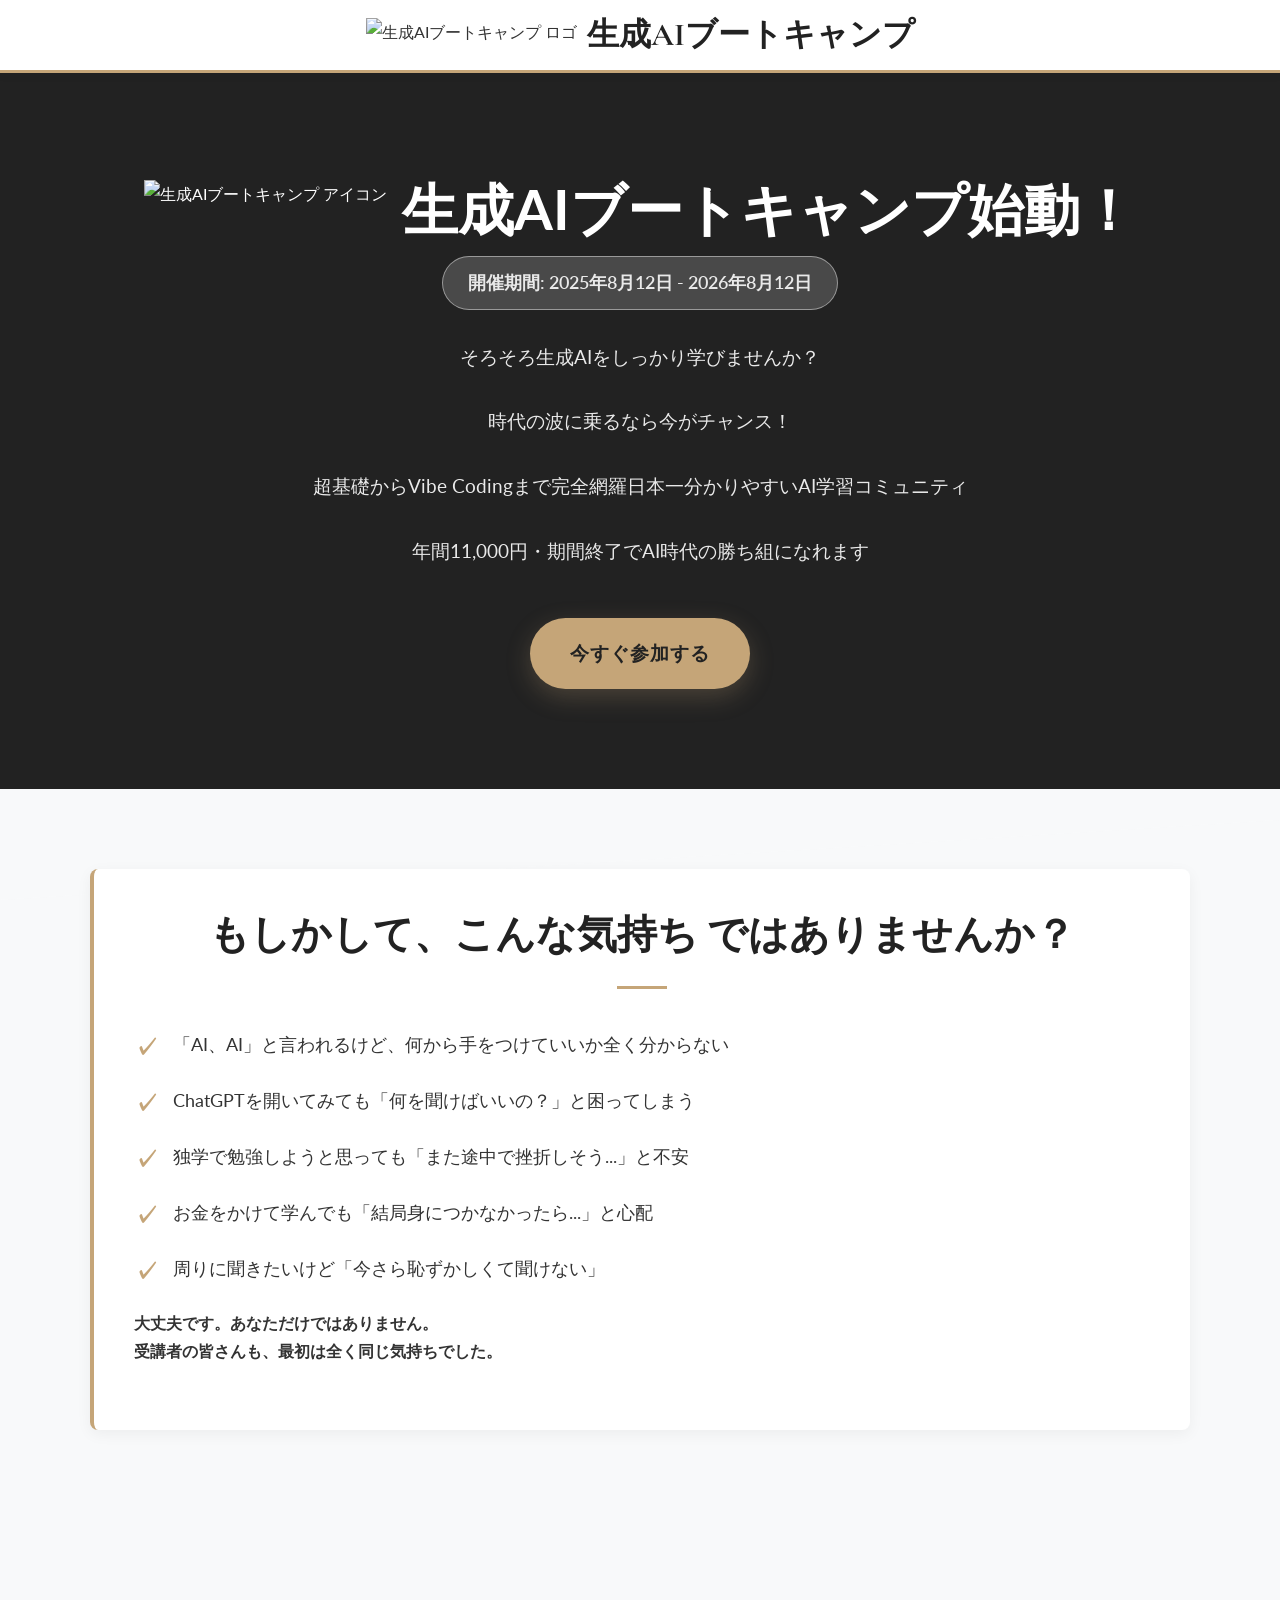
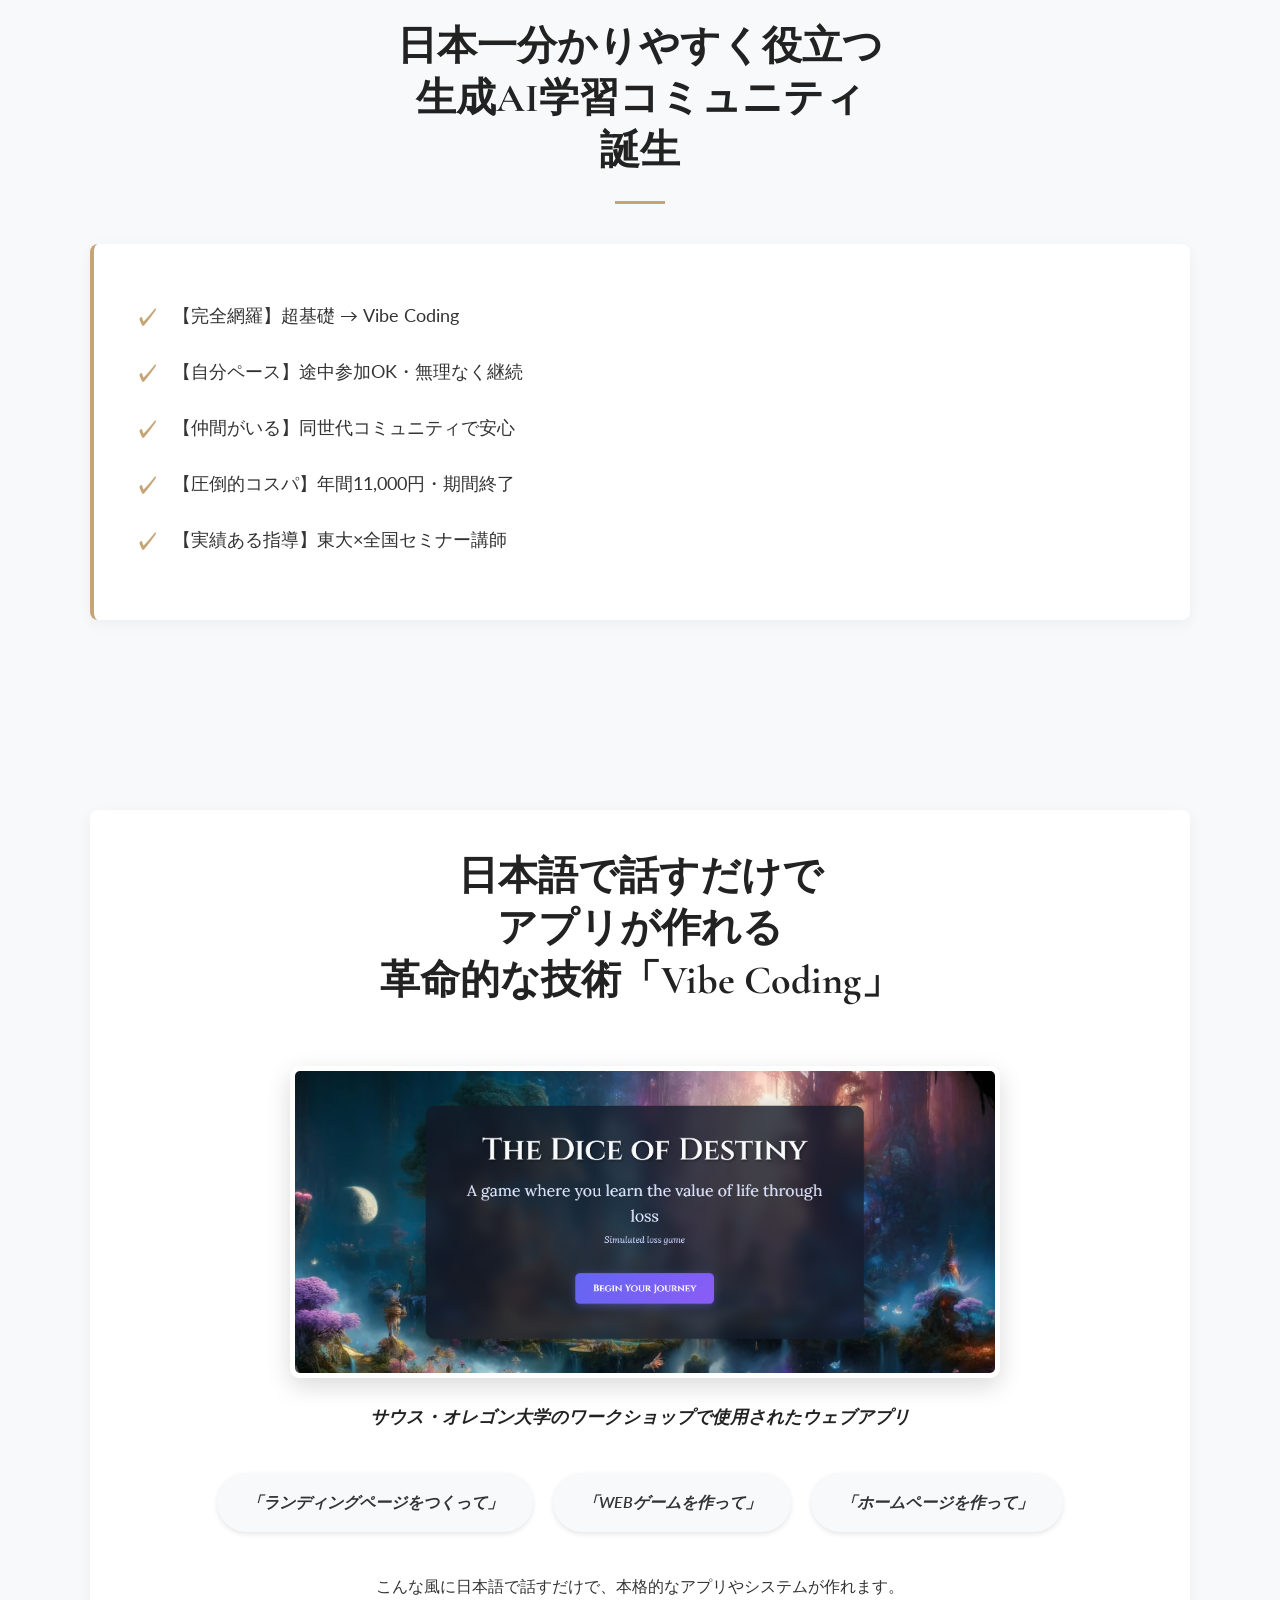
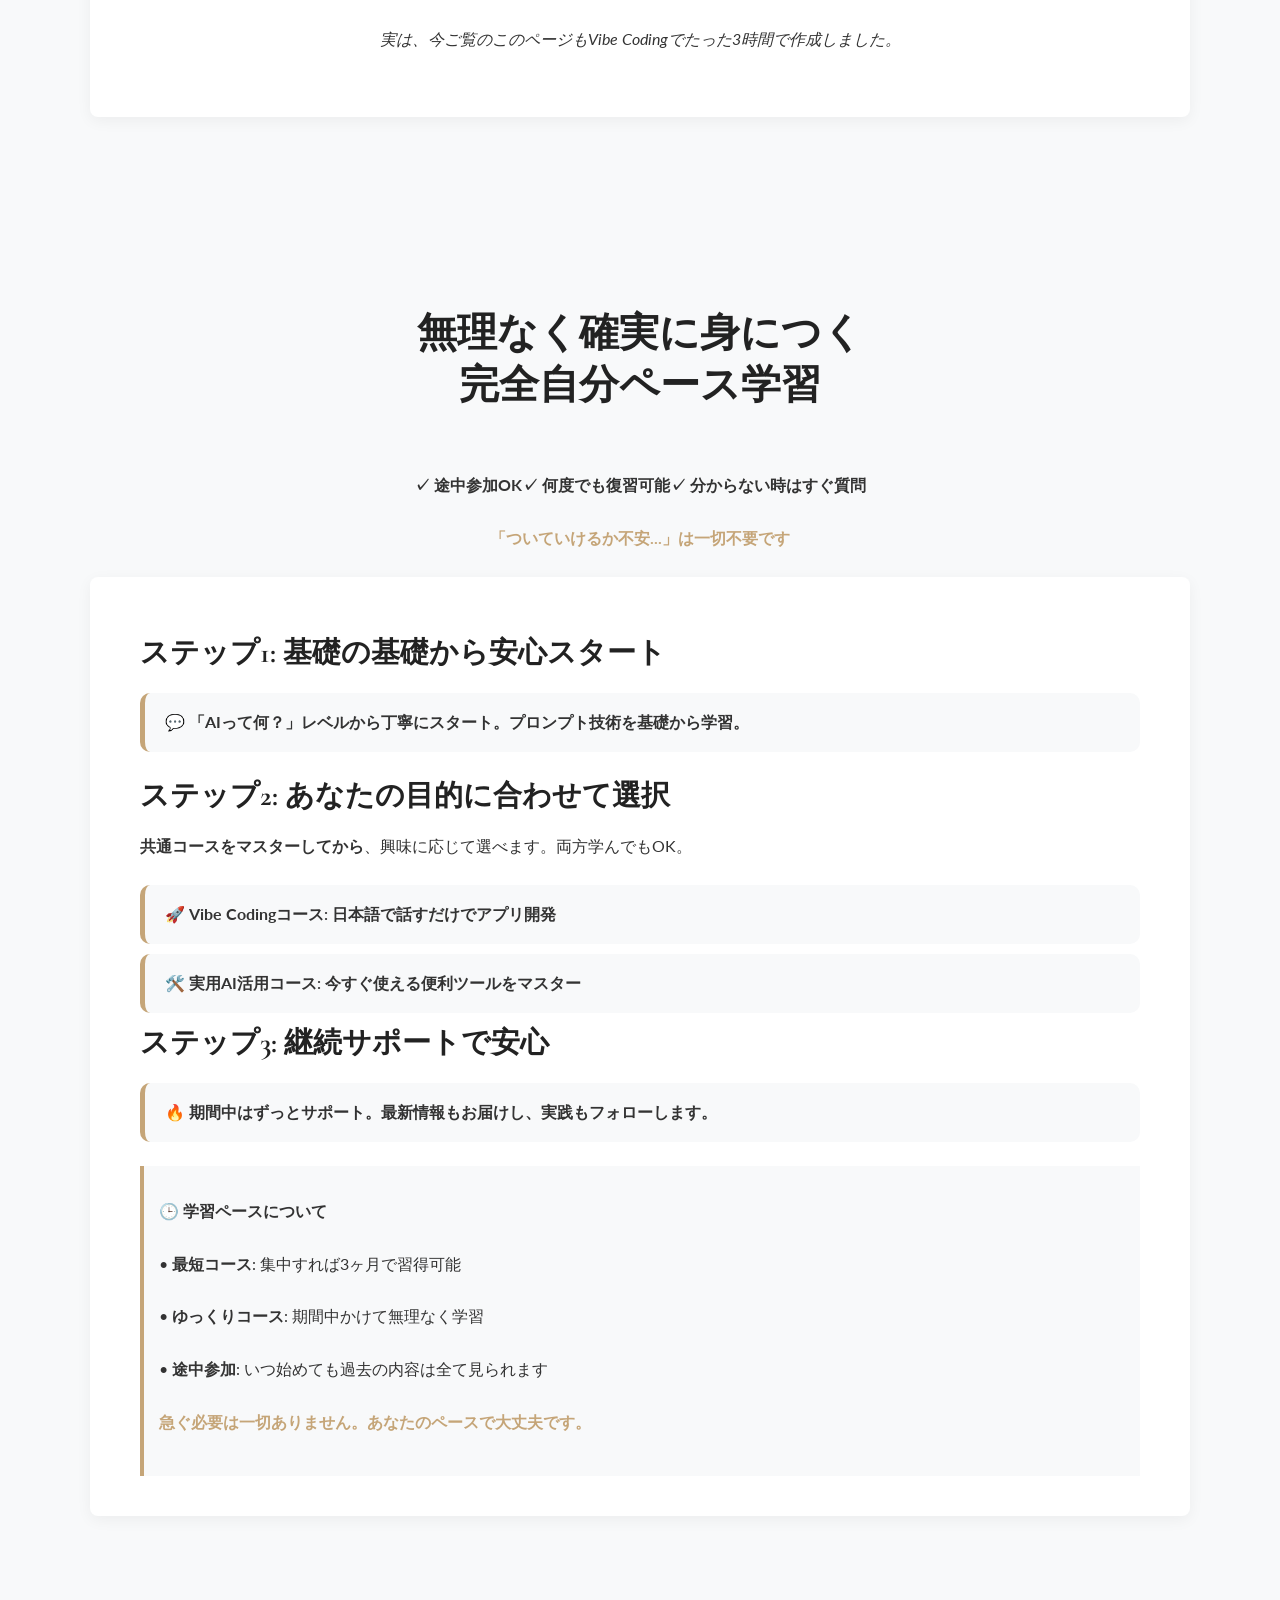
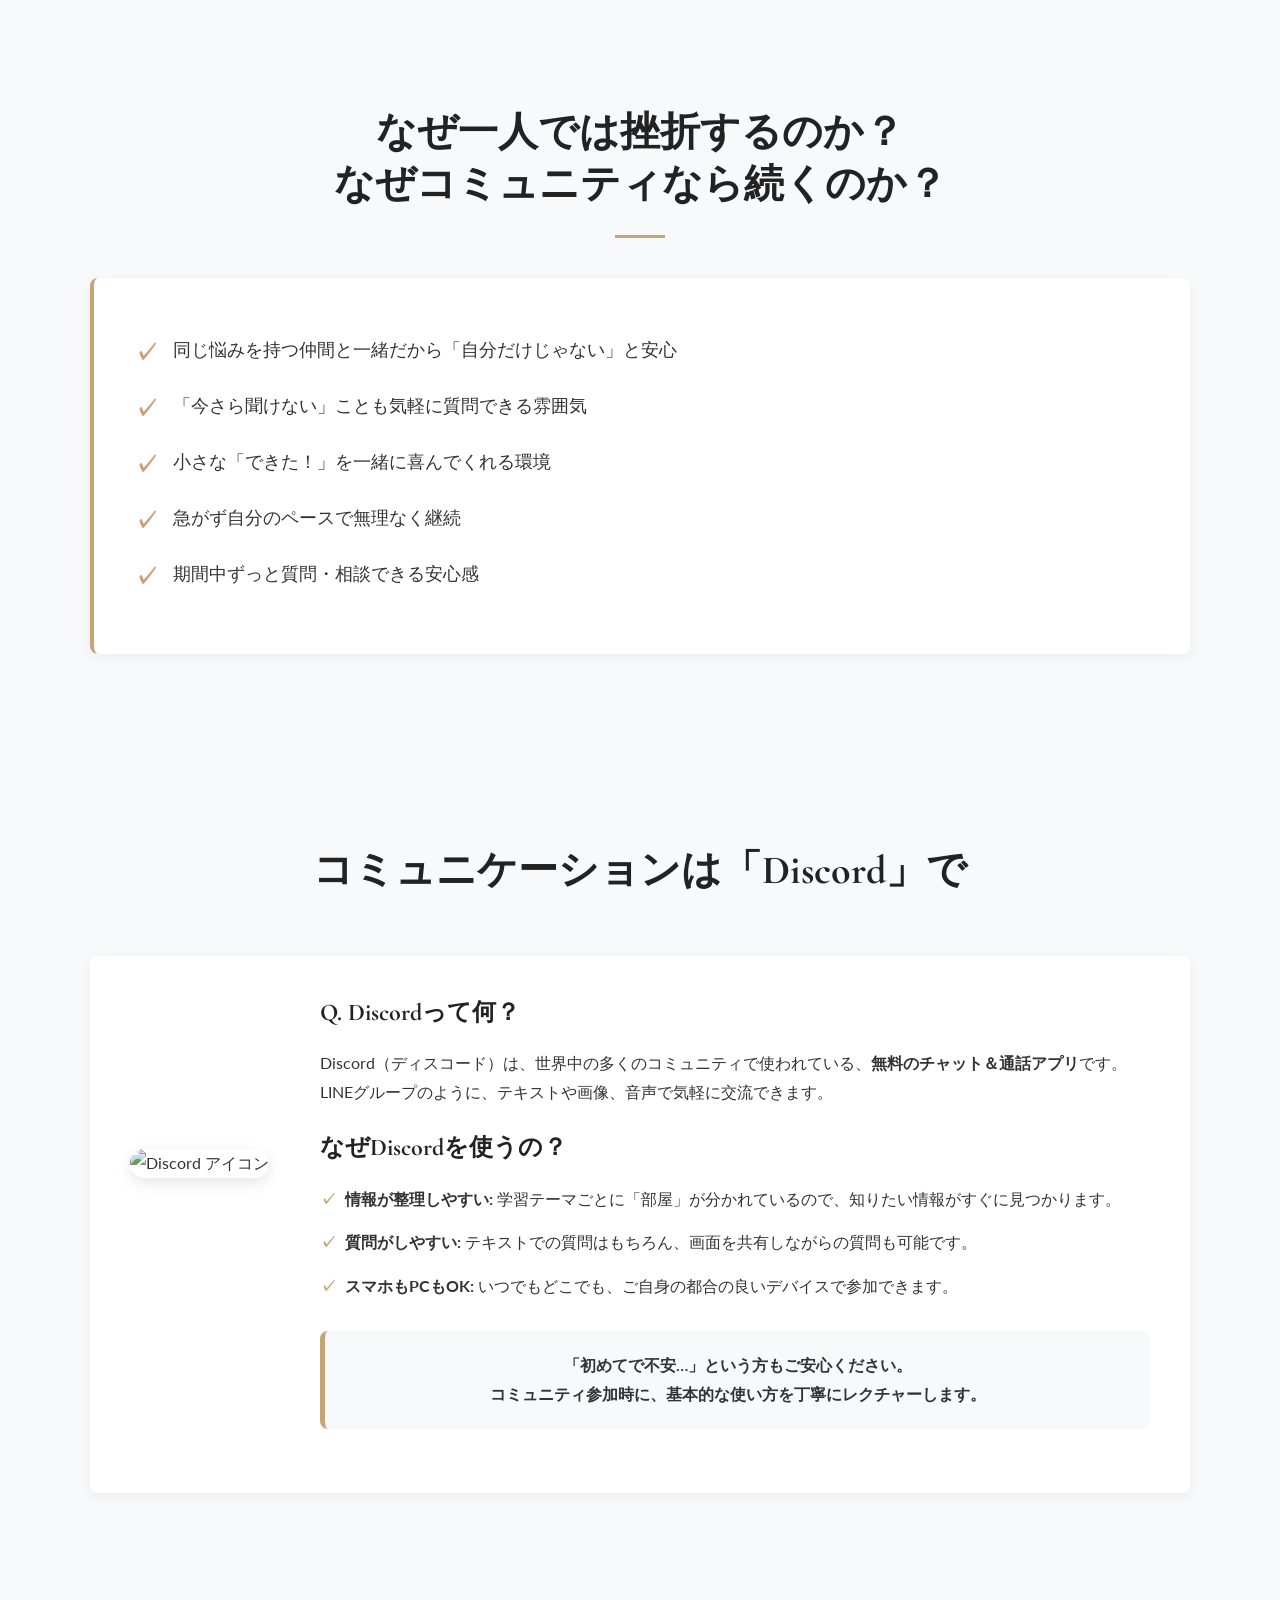
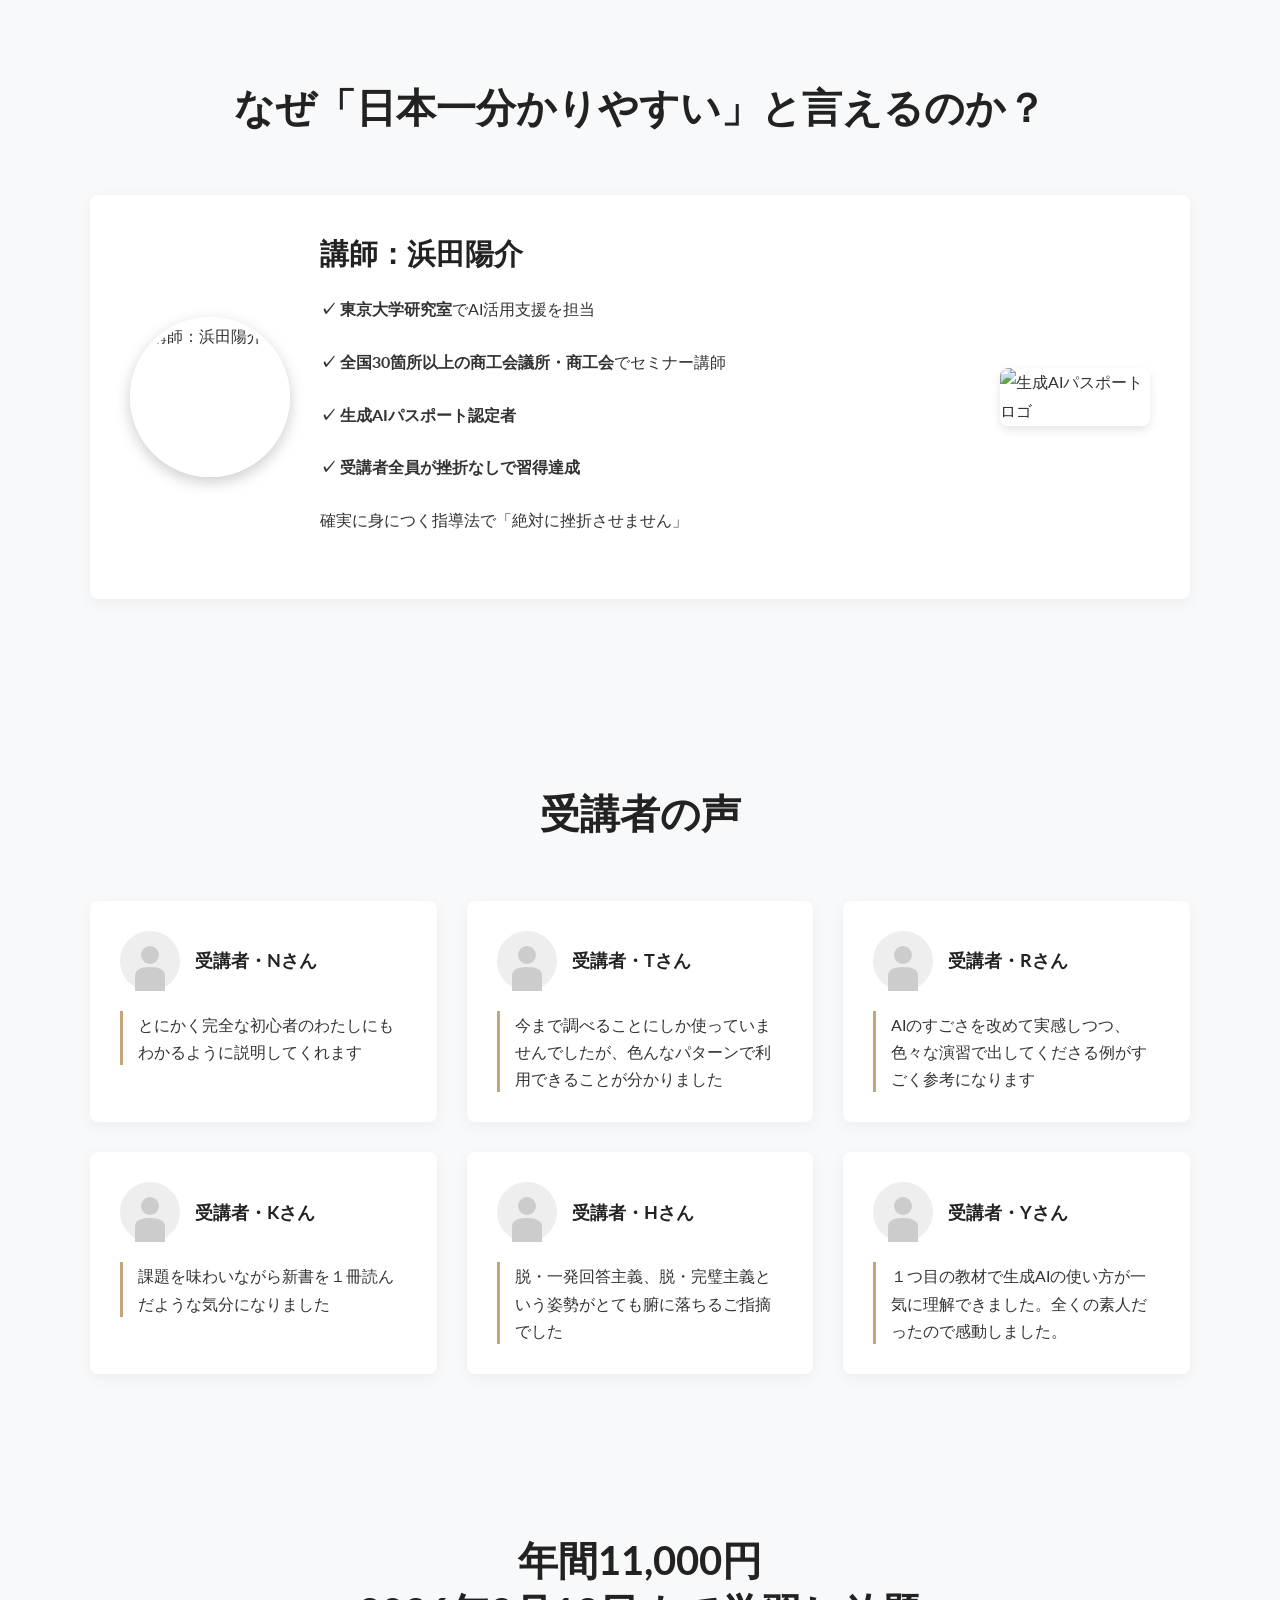
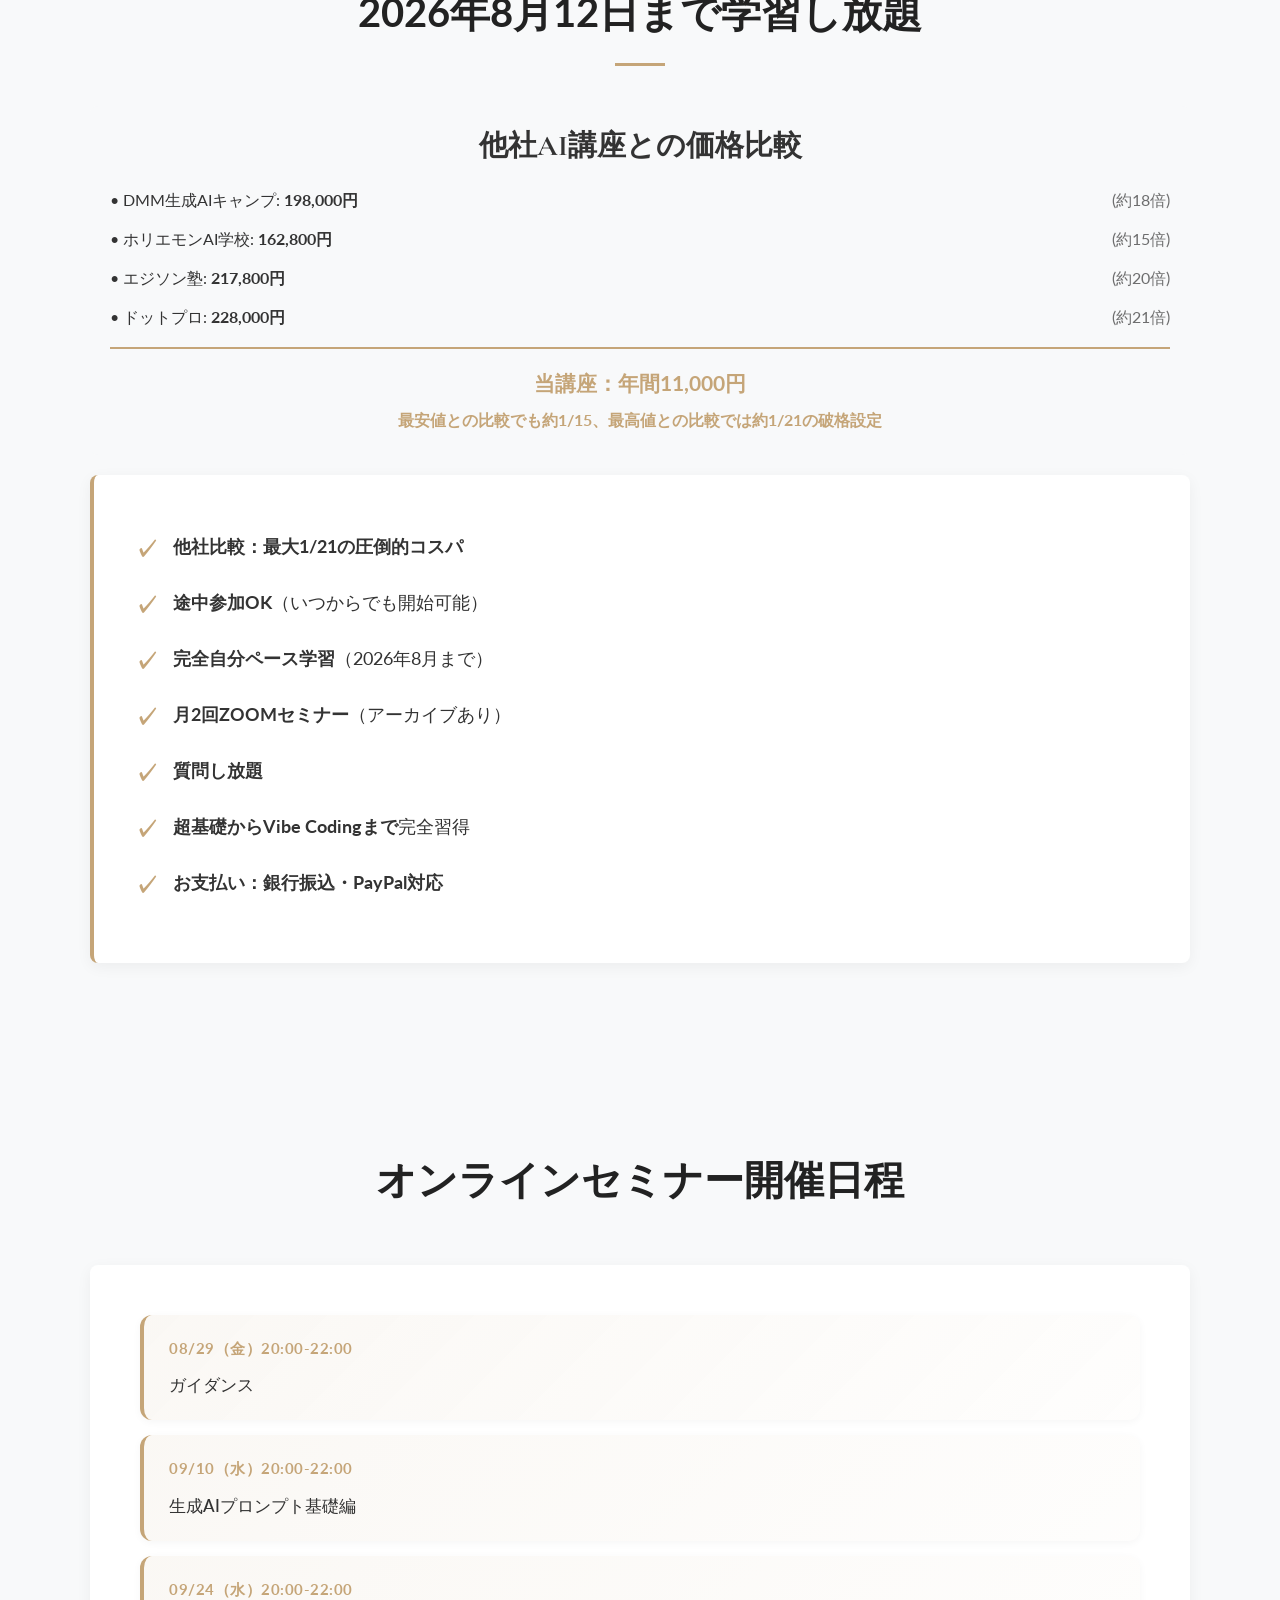
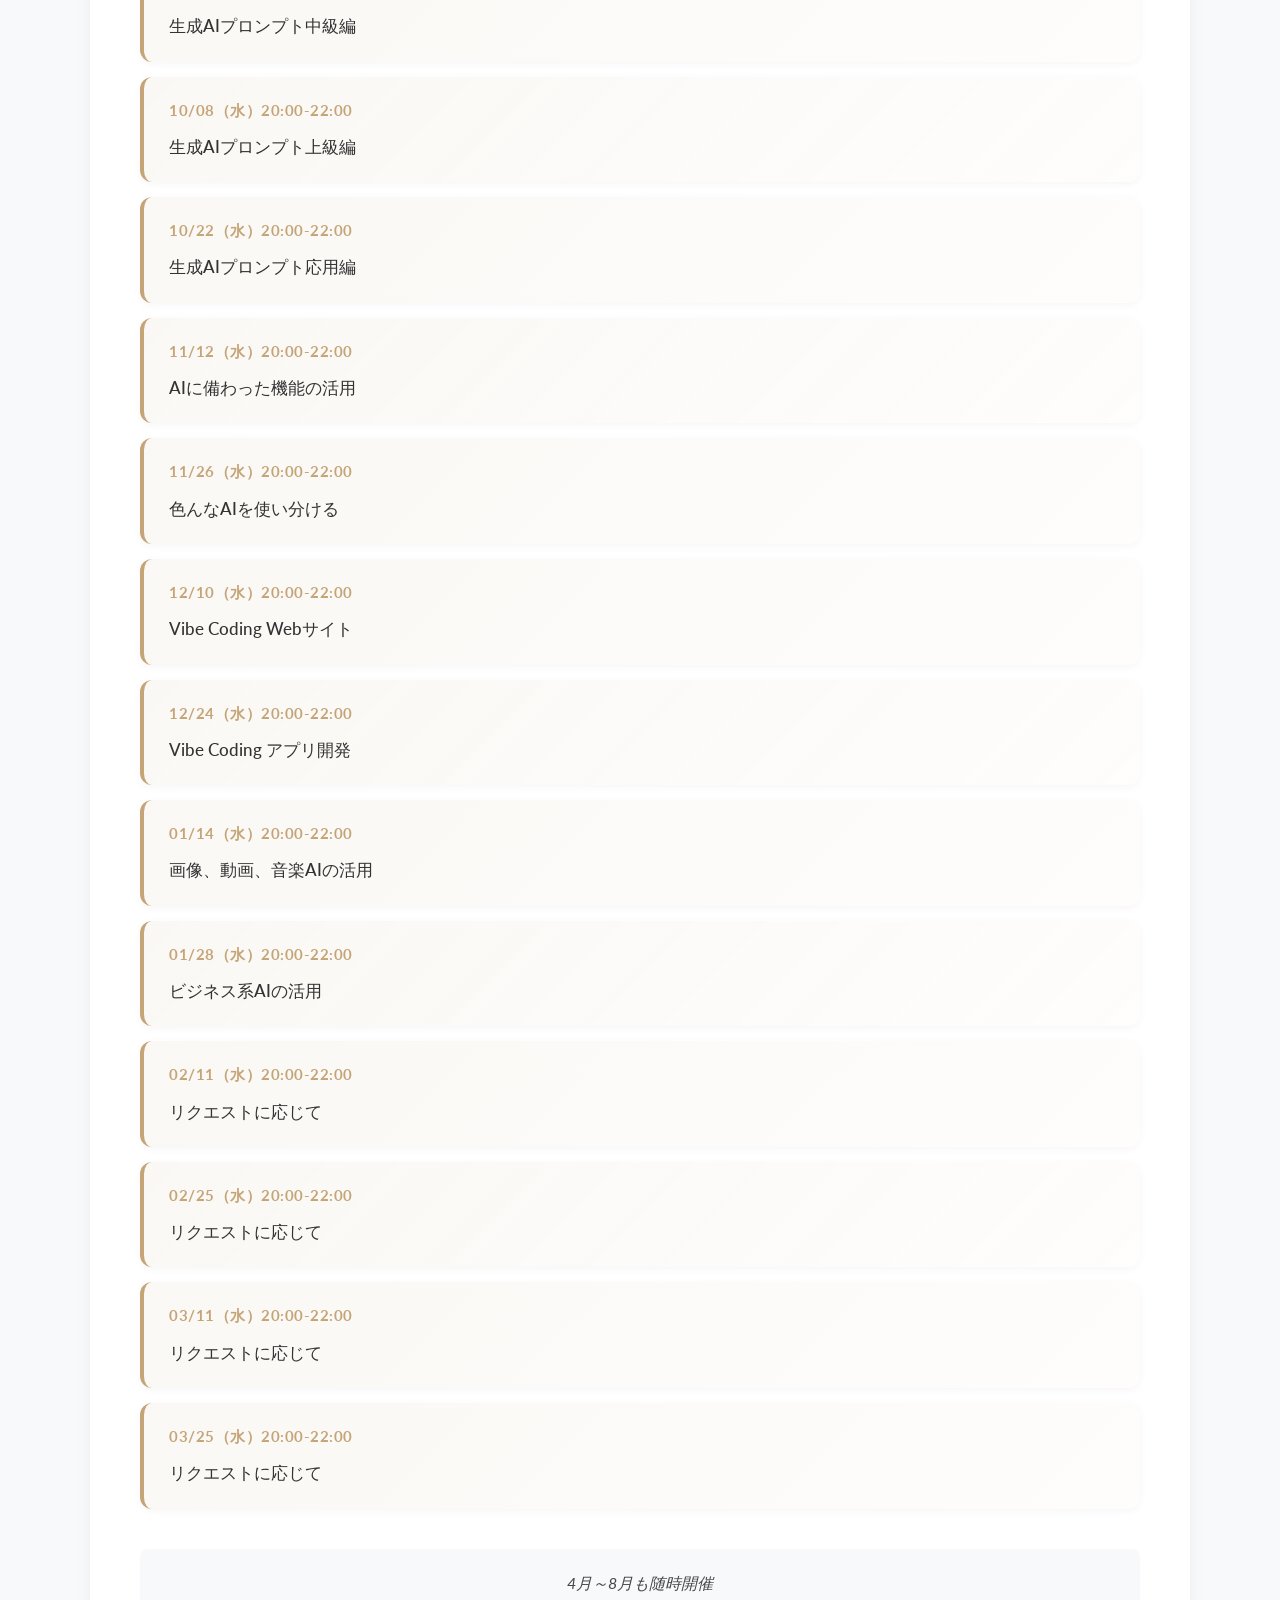
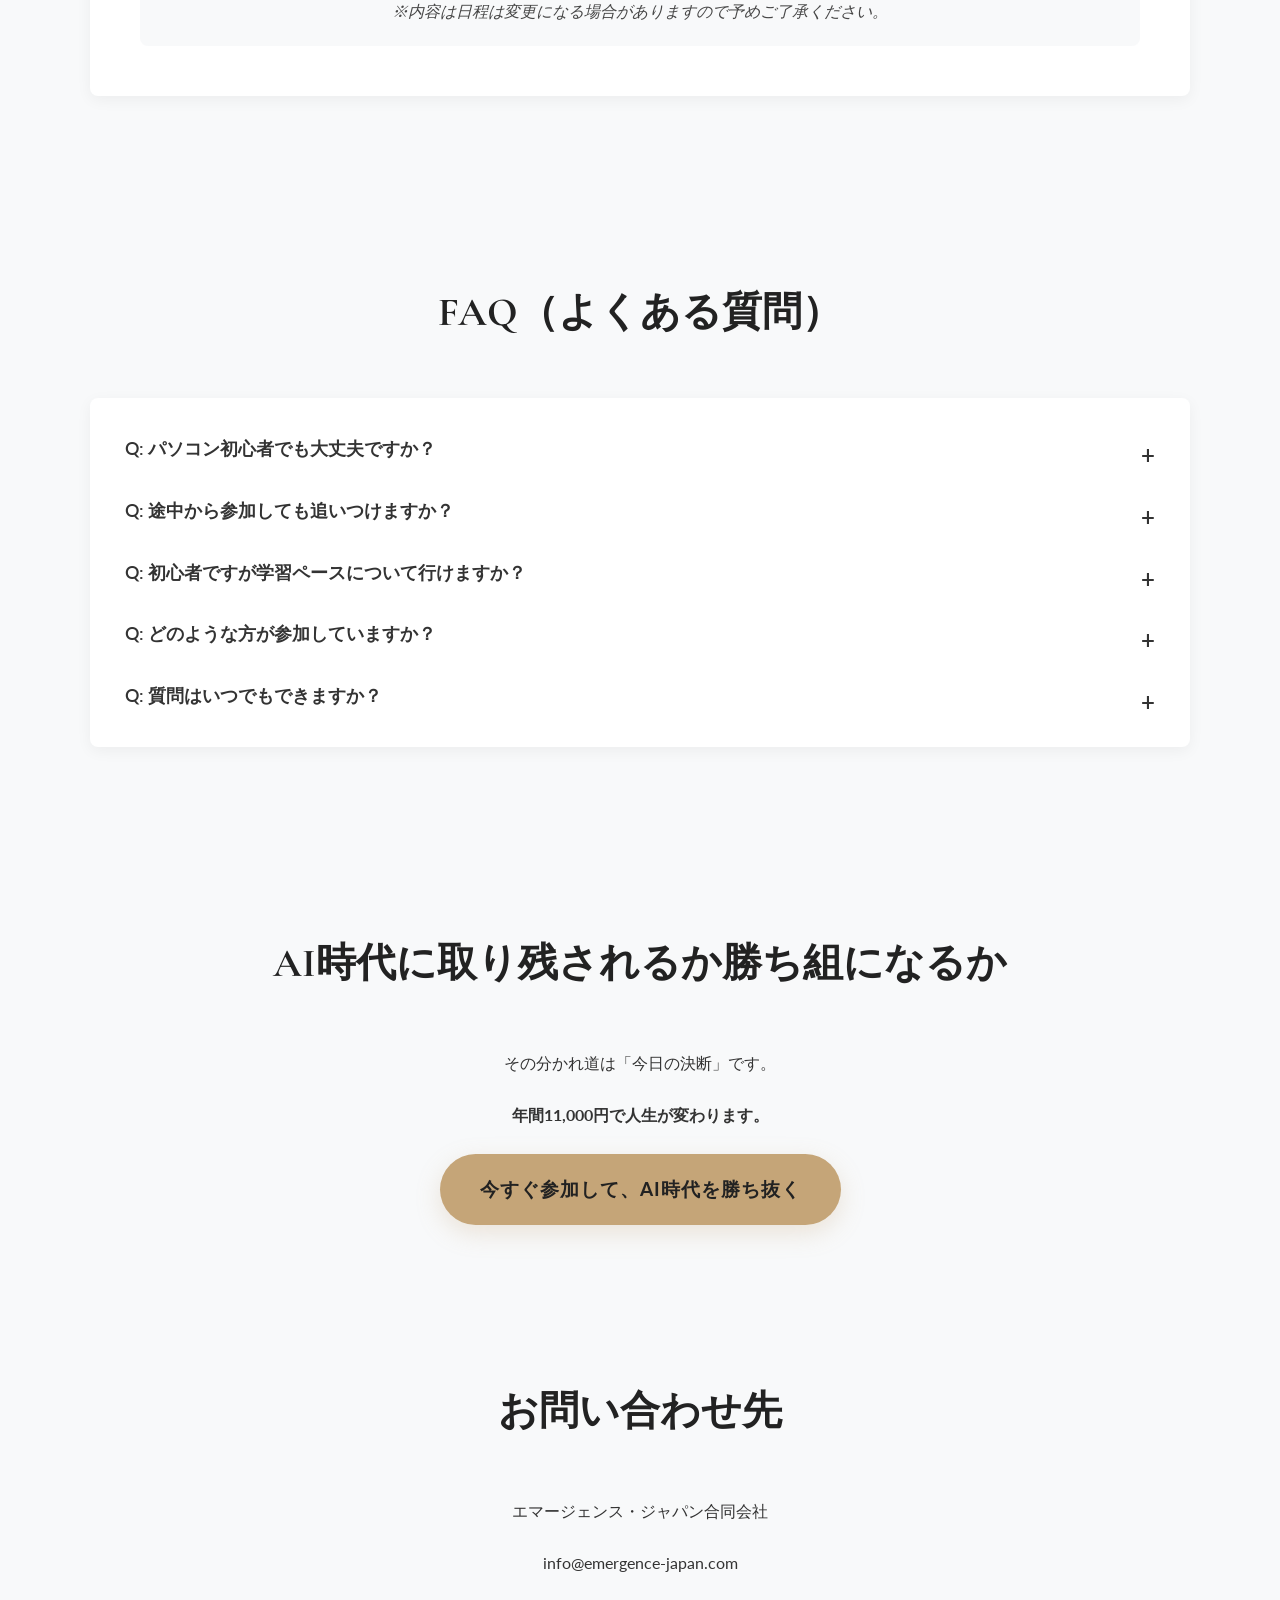
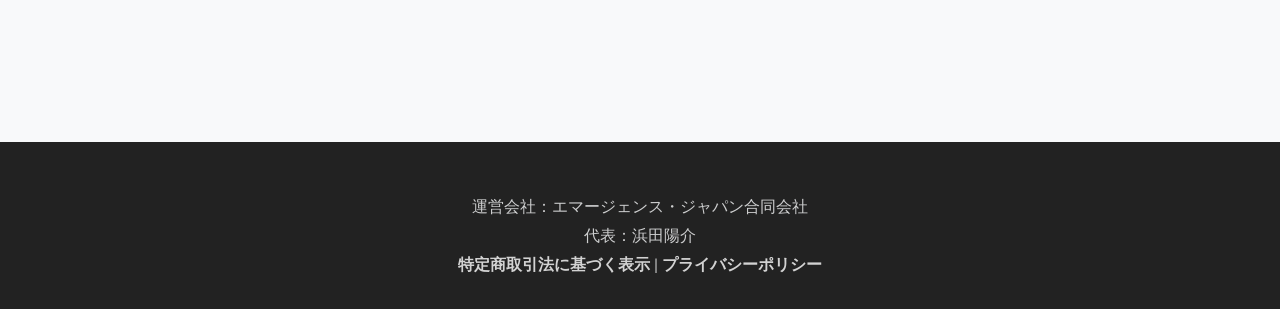
==== commit 999df689: "feat: セミナースケジュールのデザイン改善と数字フォント最適化 - セミナースケジュールを洗練されたカード風デザインに変更   - グラデーション背景とゴールドアクセント   - ホバーエフェクト" ====
--- a/index.html
+++ b/index.html
@@ -22,7 +22,7 @@
             <div class="container">
                 <div class="hero-main-title-line">
             <img src="https://emergence-japan.com/wp-content/uploads/2025/08/aibootcamp.png" alt="生成AIブートキャンプ アイコン" class="hero-icon-image">
-            <h2>生成AIブートキャンプ始動！</h2>
+            <h2>生成AIブートキャンプ<br class="mobile-br">始動！</h2>
         </div>
         <p class="event-period">開催期間: 2025年8月12日 - 2026年8月12日</p>
         <p>そろそろ生成AIを<br class="mobile-br">しっかり学びませんか？</p>
@@ -88,7 +88,7 @@
                 <h2>無理なく確実に身につく<br>完全自分ペース学習</h2>
 
                 <div class="learning-flexibility" style="text-align: center; margin-bottom: 20px;">
-                    <p><strong>✓ 途中参加OK　✓ 何度でも復習可能　✓ 分からない時はすぐ質問</strong></p>
+                    <p><strong>✓ 途中参加OK<br class="mobile-br">✓ 何度でも復習可能<br class="mobile-br">✓ 分からない時はすぐ質問</strong></p>
                     <p style="color: var(--secondary-color);"><strong>「ついていけるか不安...」は一切不要です</strong></p>
                 </div>
 
@@ -337,24 +337,24 @@
 
         <section id="seminar-schedule" class="section section-bg">
             <div class="container">
-                <h2>オンラインセミナー開催日程</h2>
+                <h2>オンラインセミナー<br class="mobile-br">開催日程</h2>
                 <div class="card">
                     <dl class="schedule-list">
-                        <dt>08/29（金）20:00-22:00</dt><dd>ガイダンス</dd>
-                        <dt>09/10（水）20:00-22:00</dt><dd>生成AIプロンプト基礎編</dd>
-                        <dt>09/24（水）20:00-22:00</dt><dd>生成AIプロンプト中級編</dd>
-                        <dt>10/08（水）20:00-22:00</dt><dd>生成AIプロンプト上級編</dd>
-                        <dt>10/22（水）20:00-22:00</dt><dd>生成AIプロンプト応用編</dd>
-                        <dt>11/12（水）20:00-22:00</dt><dd>AIに備わった機能の活用</dd>
-                        <dt>11/26（水）20:00-22:00</dt><dd>色んなAIを使い分ける</dd>
-                        <dt>12/10（水）20:00-22:00</dt><dd>Vibe Coding Webサイト</dd>
-                        <dt>12/24（水）20:00-22:00</dt><dd>Vibe Coding アプリ開発</dd>
-                        <dt>01/14（水）20:00-22:00</dt><dd>画像、動画、音楽AIの活用</dd>
-                        <dt>01/28（水）20:00-22:00</dt><dd>ビジネス系AIの活用</dd>
-                        <dt>02/11（水）20:00-22:00</dt><dd>リクエストに応じて</dd>
-                        <dt>02/25（水）20:00-22:00</dt><dd>リクエストに応じて</dd>
-                        <dt>03/11（水）20:00-22:00</dt><dd>リクエストに応じて</dd>
-                        <dt>03/25（水）20:00-22:00</dt><dd>リクエストに応じて</dd>
+                        <dd data-date="08/29（金）20:00-22:00">ガイダンス</dd>
+                        <dd data-date="09/10（水）20:00-22:00">生成AIプロンプト基礎編</dd>
+                        <dd data-date="09/24（水）20:00-22:00">生成AIプロンプト中級編</dd>
+                        <dd data-date="10/08（水）20:00-22:00">生成AIプロンプト上級編</dd>
+                        <dd data-date="10/22（水）20:00-22:00">生成AIプロンプト応用編</dd>
+                        <dd data-date="11/12（水）20:00-22:00">AIに備わった機能の活用</dd>
+                        <dd data-date="11/26（水）20:00-22:00">色んなAIを使い分ける</dd>
+                        <dd data-date="12/10（水）20:00-22:00">Vibe Coding Webサイト</dd>
+                        <dd data-date="12/24（水）20:00-22:00">Vibe Coding アプリ開発</dd>
+                        <dd data-date="01/14（水）20:00-22:00">画像、動画、音楽AIの活用</dd>
+                        <dd data-date="01/28（水）20:00-22:00">ビジネス系AIの活用</dd>
+                        <dd data-date="02/11（水）20:00-22:00">リクエストに応じて</dd>
+                        <dd data-date="02/25（水）20:00-22:00">リクエストに応じて</dd>
+                        <dd data-date="03/11（水）20:00-22:00">リクエストに応じて</dd>
+                        <dd data-date="03/25（水）20:00-22:00">リクエストに応じて</dd>
                     </dl>
                     <p class="schedule-note">4月～8月も随時開催<br>※内容は日程は変更になる場合がありますので予めご了承ください。</p>
                 </div>
--- a/style.css
+++ b/style.css
@@ -231,8 +231,11 @@
     line-height: 1.5;
 }
 
-/* Price Section - readable font for numbers */
-#price h2 {
+/* Sections with numbers - readable font */
+#first-view h2,
+#first-view p,
+#price h2,
+#seminar-schedule h2 {
     font-family: var(--font-family-body);
 }
 
@@ -318,6 +321,7 @@
     justify-content: center;
     font-weight: bold;
     font-size: 1.2rem;
+    font-family: var(--font-family-body);
     border: 4px solid var(--white-color);
     box-shadow: 0 0 10px rgba(0,0,0,0.1);
     z-index: 1; /* Ensure it's above the timeline */
@@ -728,37 +732,49 @@
 /* Seminar Schedule Section */
 #seminar-schedule .card {
     text-align: left;
+    padding: 50px;
 }
 
 .schedule-list {
-    display: grid;
-    grid-template-columns: auto 1fr;
-    gap: 15px 20px;
+    display: flex;
+    flex-direction: column;
+    gap: 15px;
     margin: 0;
     padding: 0;
 }
 
 .schedule-list dt {
-    font-weight: 600;
-    color: var(--primary-color);
-    white-space: nowrap;
-    padding-top: 15px;
-    border-top: 1px solid var(--light-color);
+    display: none;
 }
 
 .schedule-list dd {
-    margin-left: 0;
-    padding-top: 15px;
-    border-top: 1px solid var(--light-color);
-}
-
-/* First item no border */
-.schedule-list dt:first-of-type,
-.schedule-list dd:first-of-type {
-    border-top: none;
-    padding-top: 0;
-}
-
+    margin: 0;
+    background: linear-gradient(135deg, rgba(197, 165, 120, 0.08) 0%, rgba(197, 165, 120, 0.02) 100%);
+    padding: 20px 25px;
+    border-radius: 12px;
+    border-left: 4px solid var(--secondary-color);
+    font-weight: 500;
+    font-size: 1.05rem;
+    transition: all 0.3s ease;
+    box-shadow: 0 2px 8px rgba(0, 0, 0, 0.04);
+    position: relative;
+}
+
+.schedule-list dd::before {
+    content: attr(data-date);
+    display: block;
+    font-weight: 700;
+    color: var(--secondary-color);
+    font-size: 0.95rem;
+    margin-bottom: 8px;
+    letter-spacing: 0.5px;
+}
+
+.schedule-list dd:hover {
+    transform: translateX(8px);
+    box-shadow: 0 4px 16px rgba(197, 165, 120, 0.2);
+    background: linear-gradient(135deg, rgba(197, 165, 120, 0.12) 0%, rgba(197, 165, 120, 0.04) 100%);
+}
 
 .schedule-note {
     text-align: center;
@@ -766,27 +782,34 @@
     opacity: 0.9;
     margin-top: 40px;
     margin-bottom: 0;
+    padding: 20px;
+    background: var(--light-color);
+    border-radius: 8px;
 }
 
 @media (max-width: 768px) {
-    .schedule-list {
-        grid-template-columns: 1fr;
-        gap: 0;
-    }
-    .schedule-list dt {
-        margin-bottom: 5px;
-        border-top: 1px solid var(--light-color);
-        padding-top: 15px;
-    }
+    #seminar-schedule .card {
+        padding: 30px 20px;
+    }
+
     .schedule-list dd {
-        padding-left: 15px;
-        padding-bottom: 15px;
-        border-top: none;
-        margin-bottom: 0;
-    }
-    .schedule-list dt:first-of-type {
-        border-top: none;
-        padding-top: 0;
+        padding: 18px 20px;
+        font-size: 1rem;
+    }
+
+    .schedule-list dd::before {
+        font-size: 0.9rem;
+    }
+}
+
+@media (max-width: 480px) {
+    #seminar-schedule .card {
+        padding: 25px 15px;
+    }
+
+    .schedule-list dd {
+        padding: 15px 18px;
+        font-size: 0.95rem;
     }
 }
 
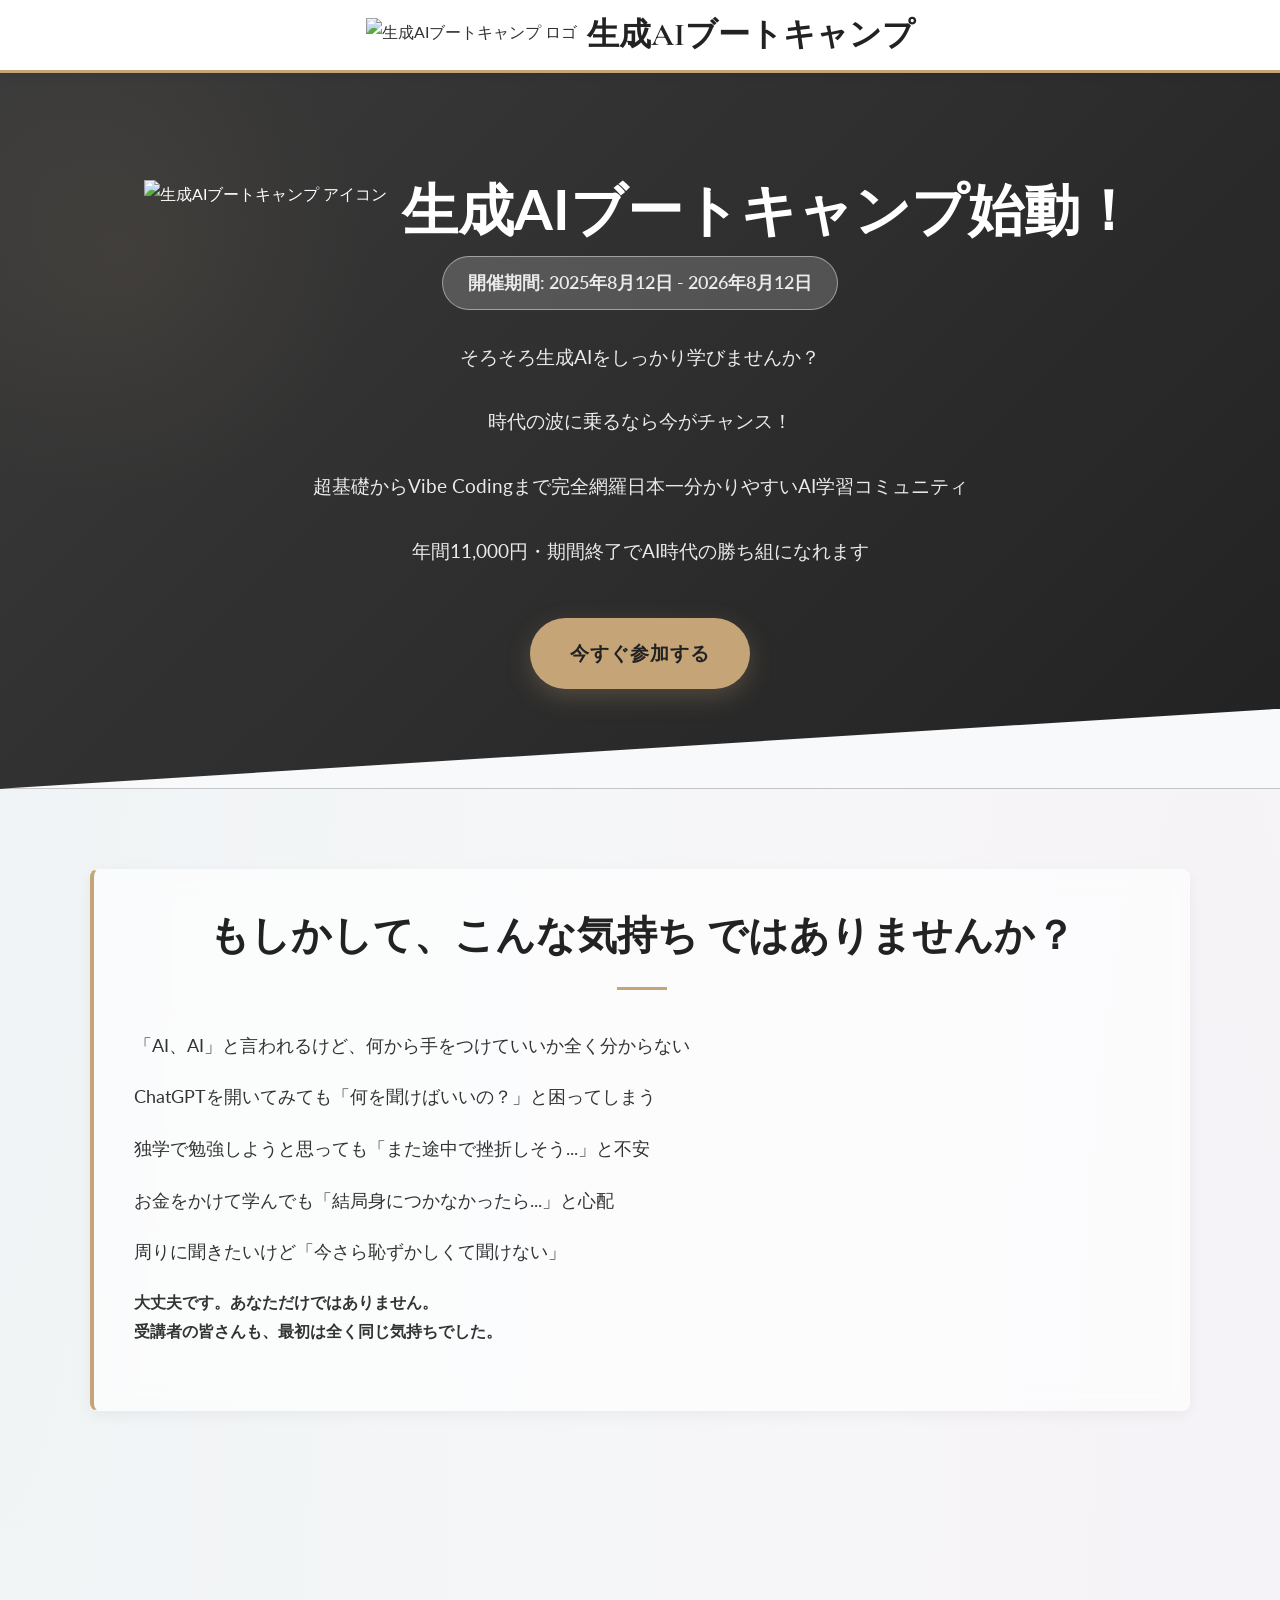
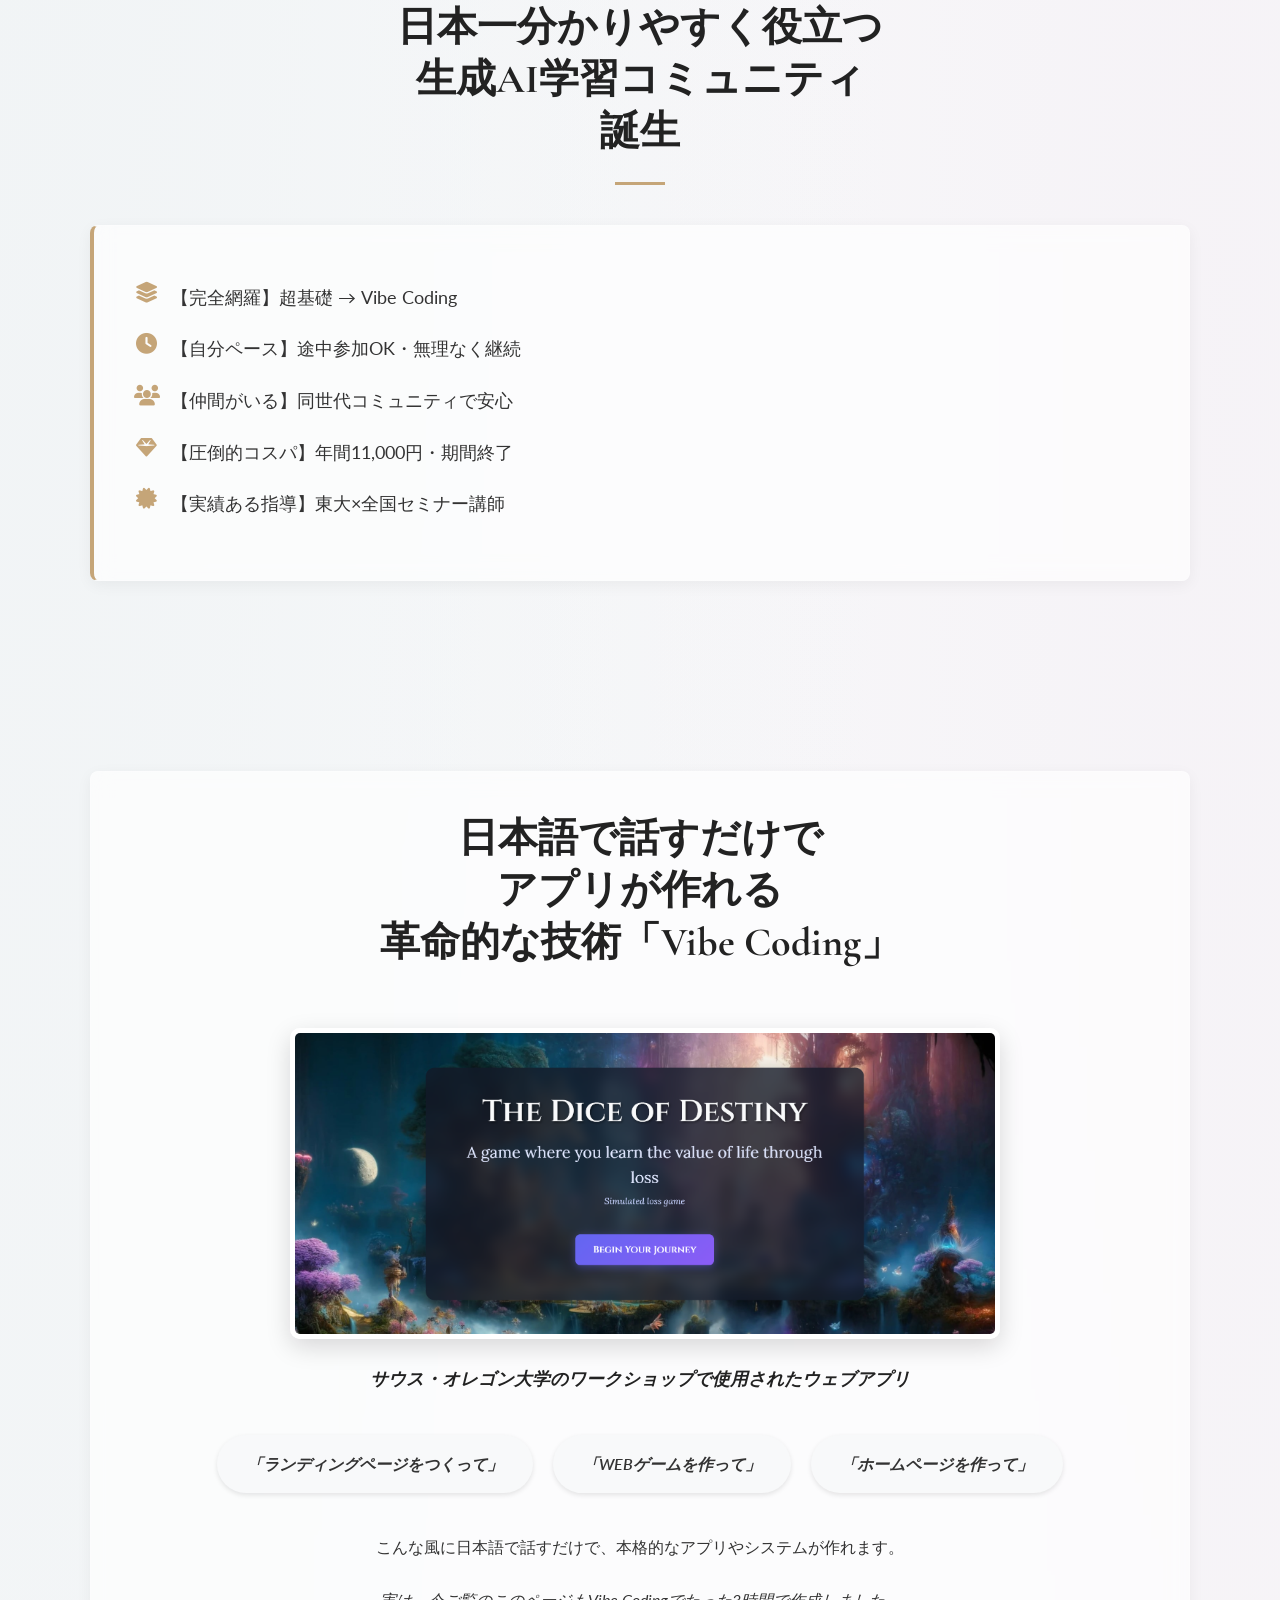
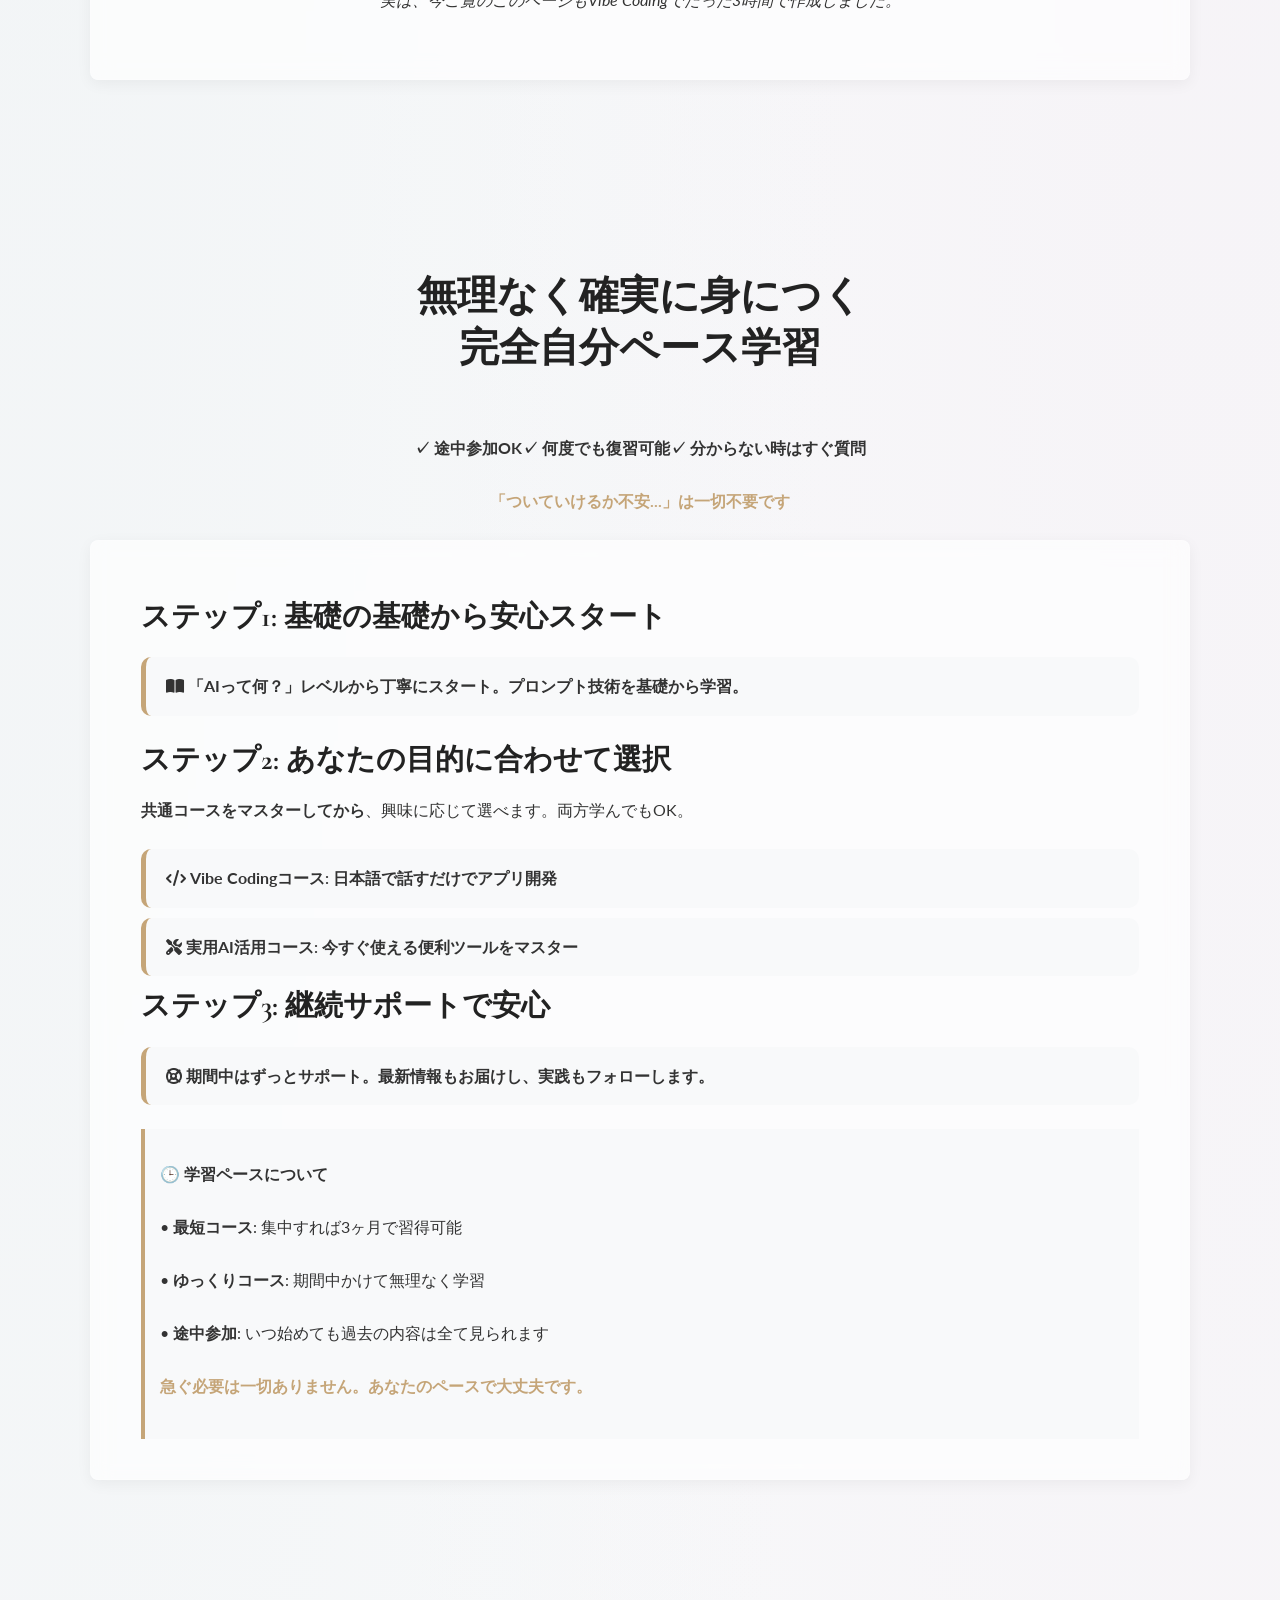
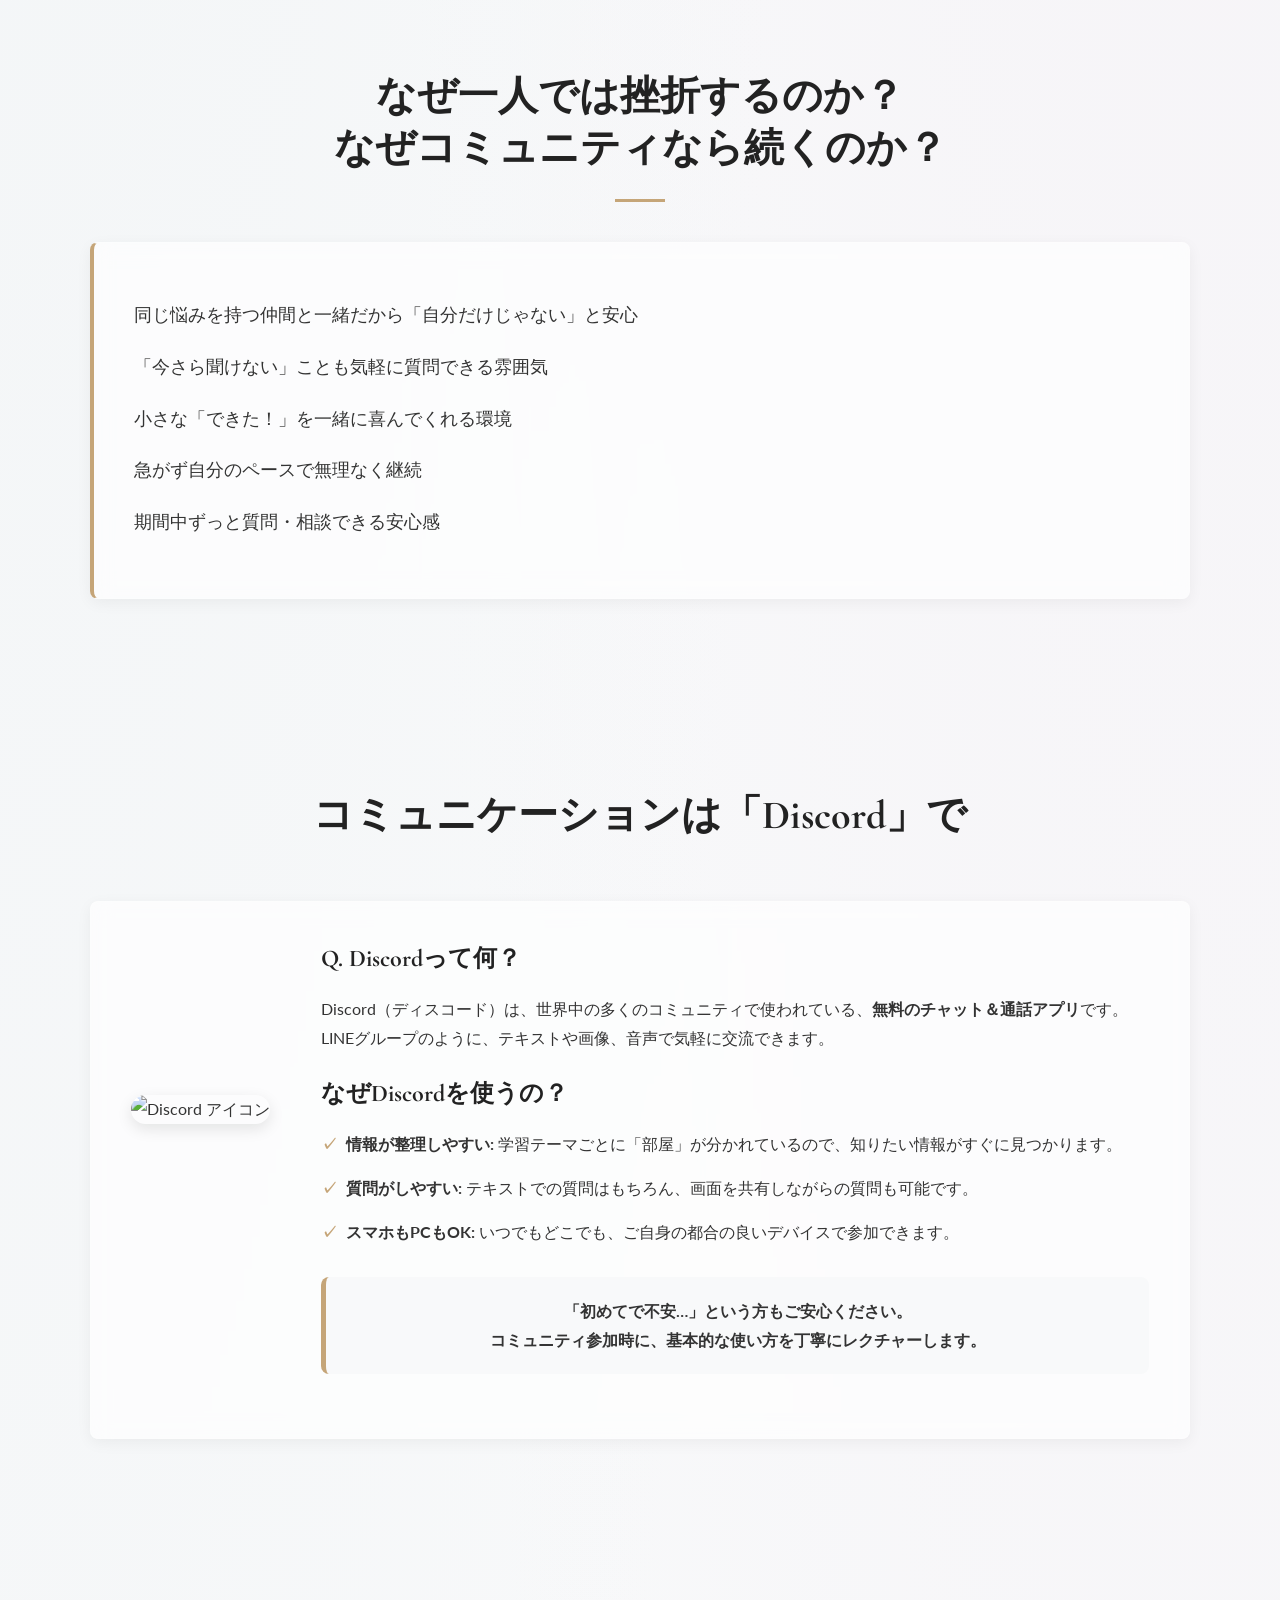
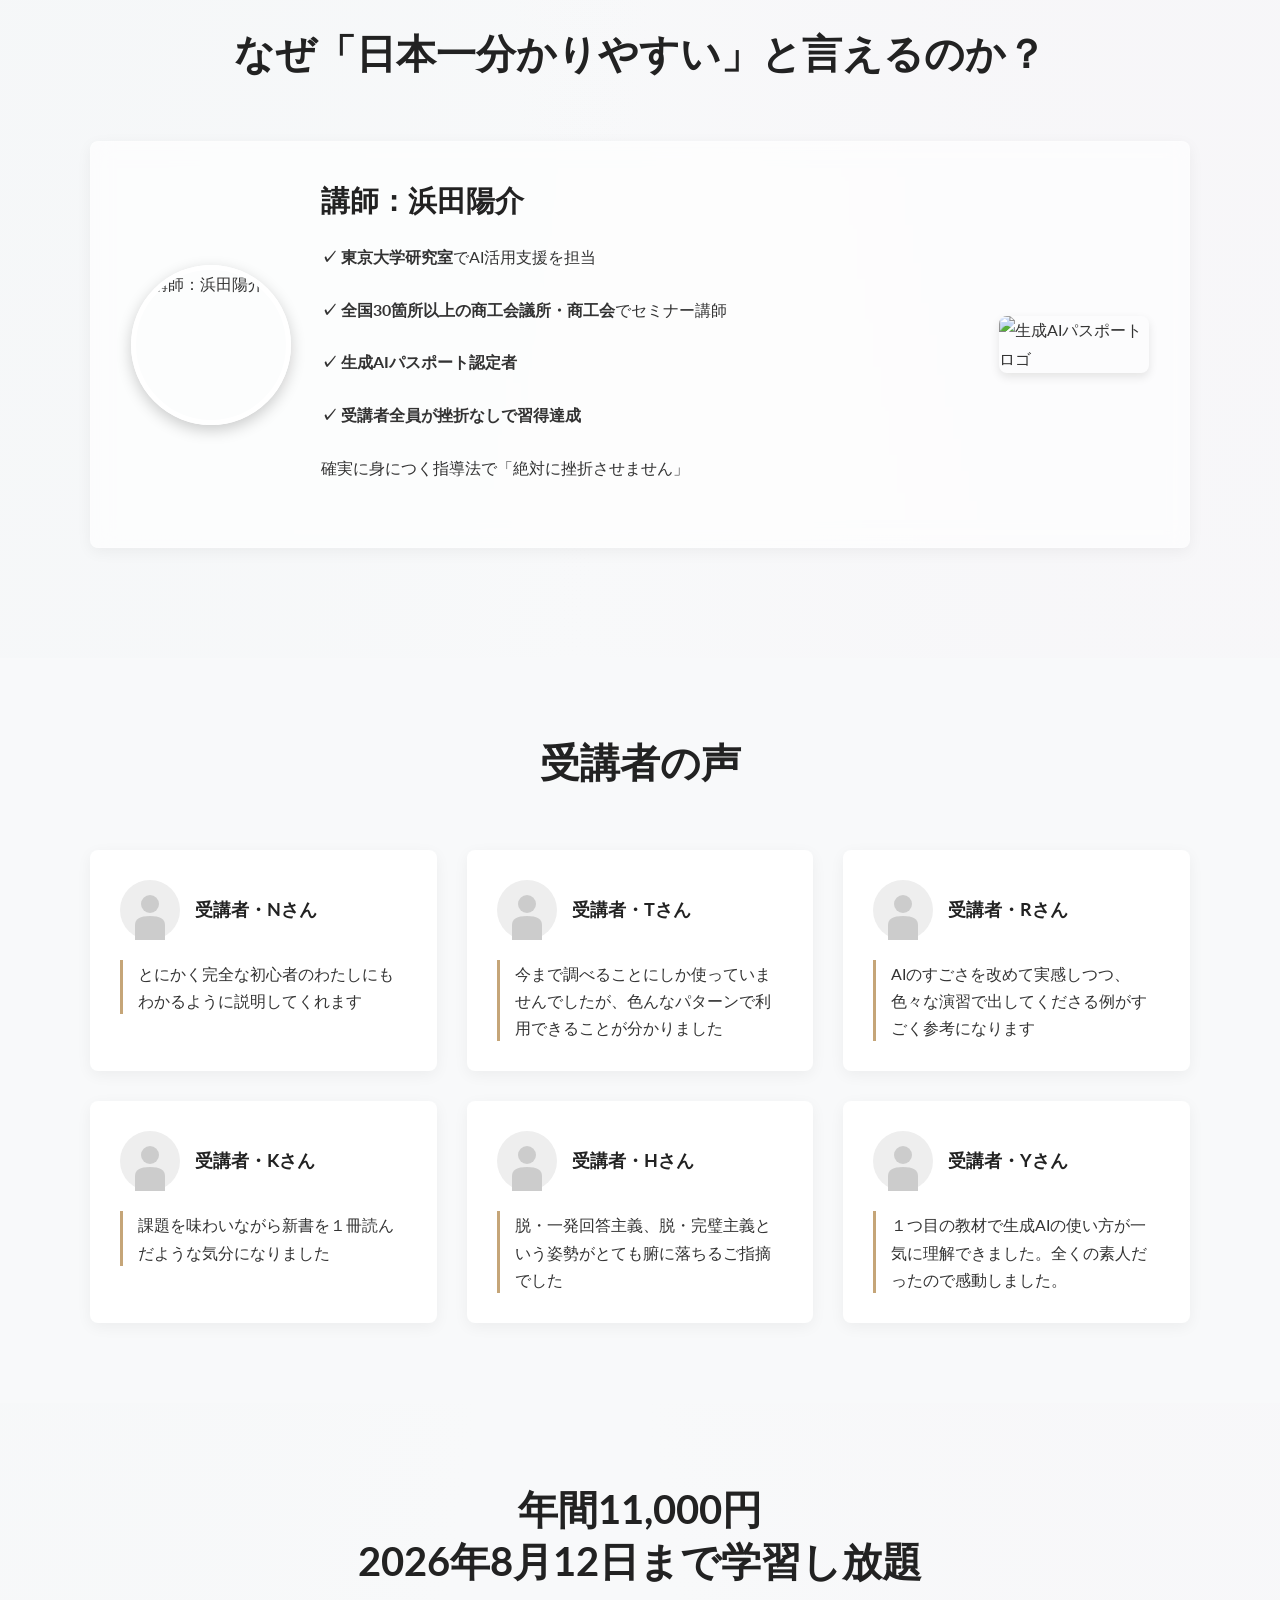
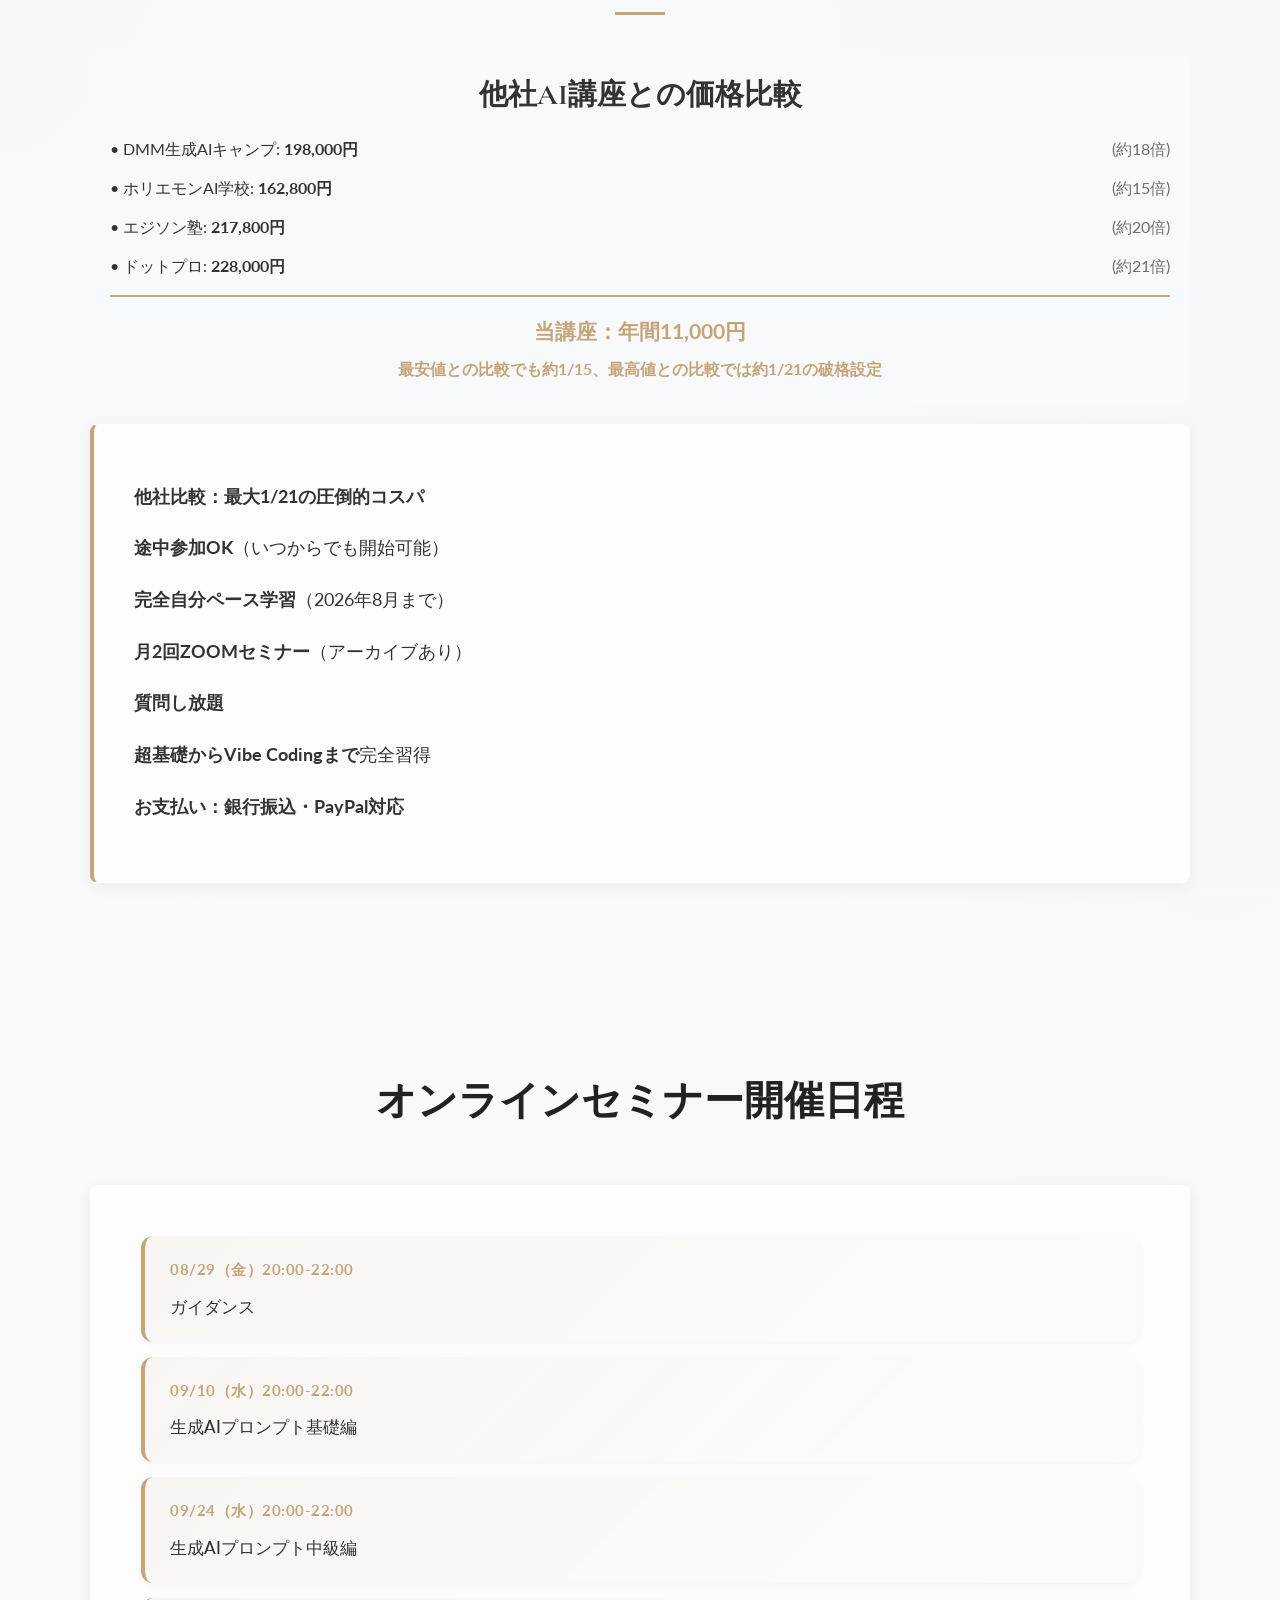
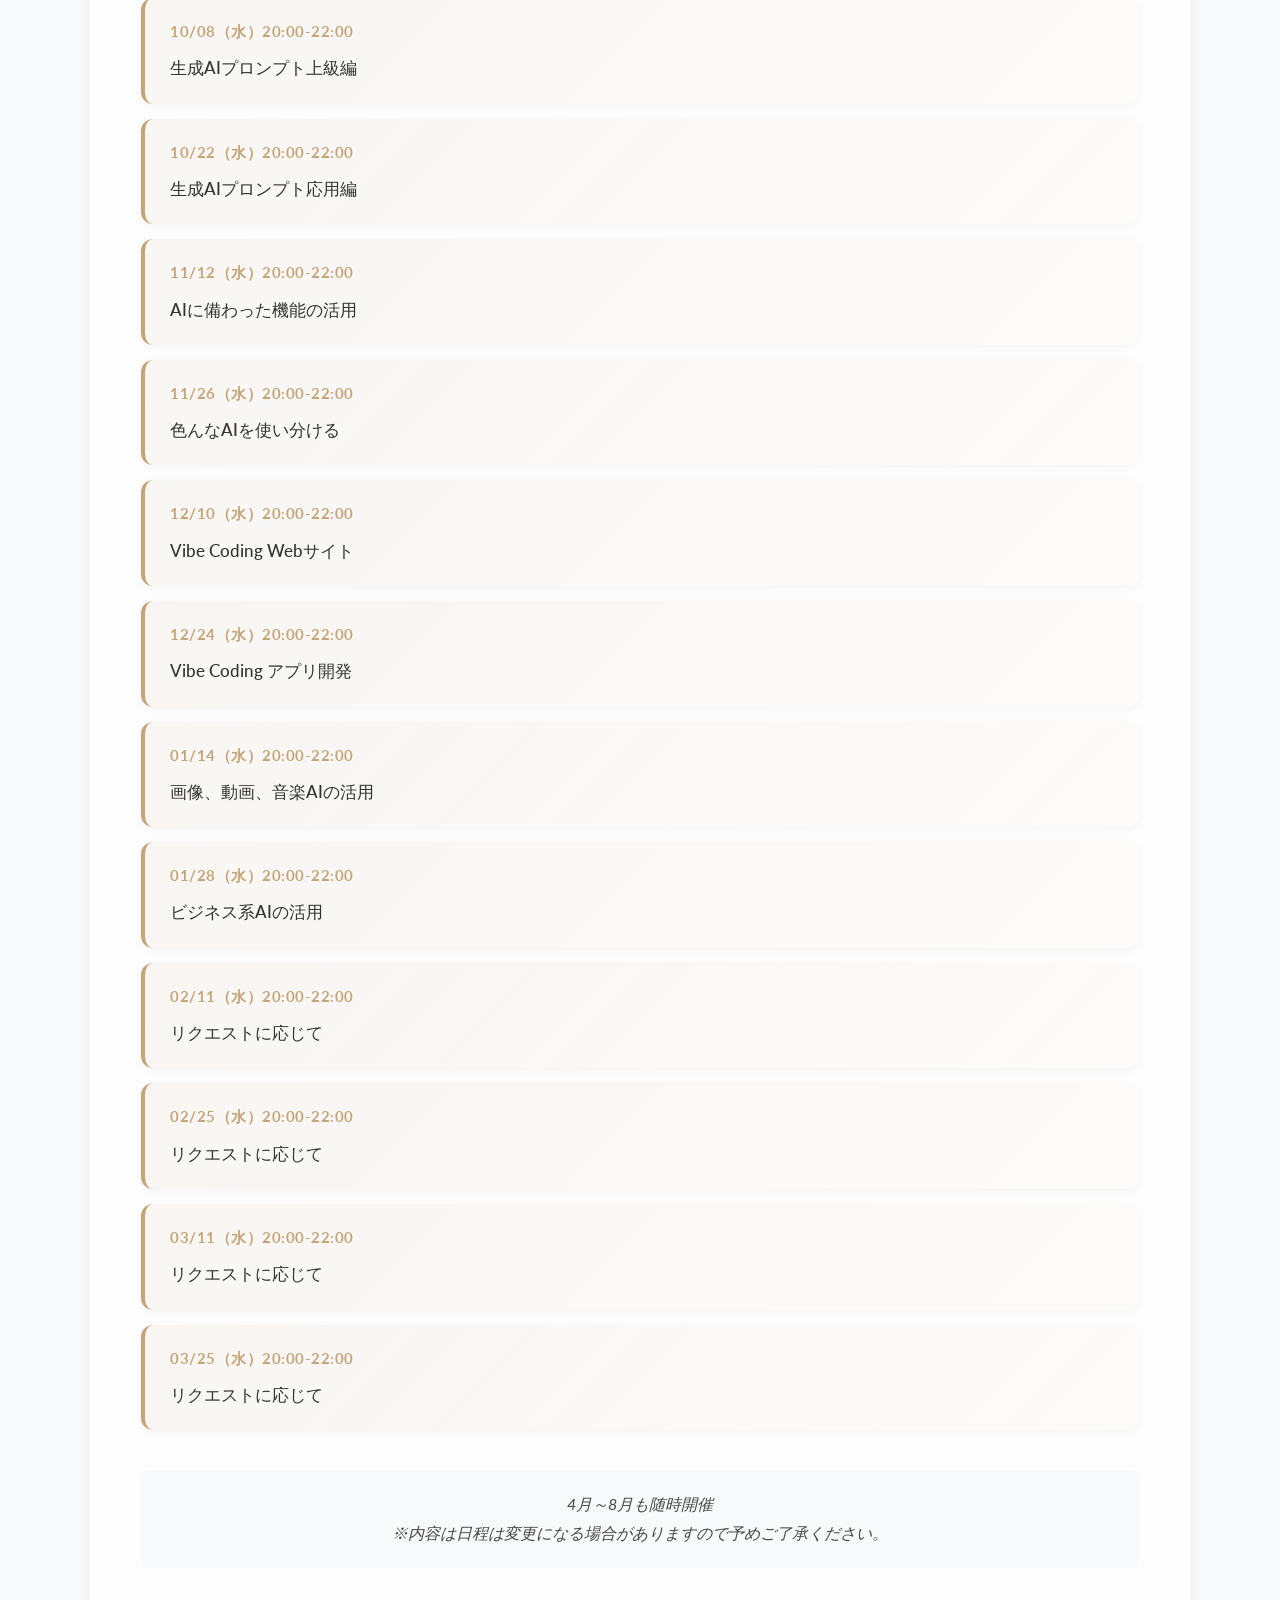
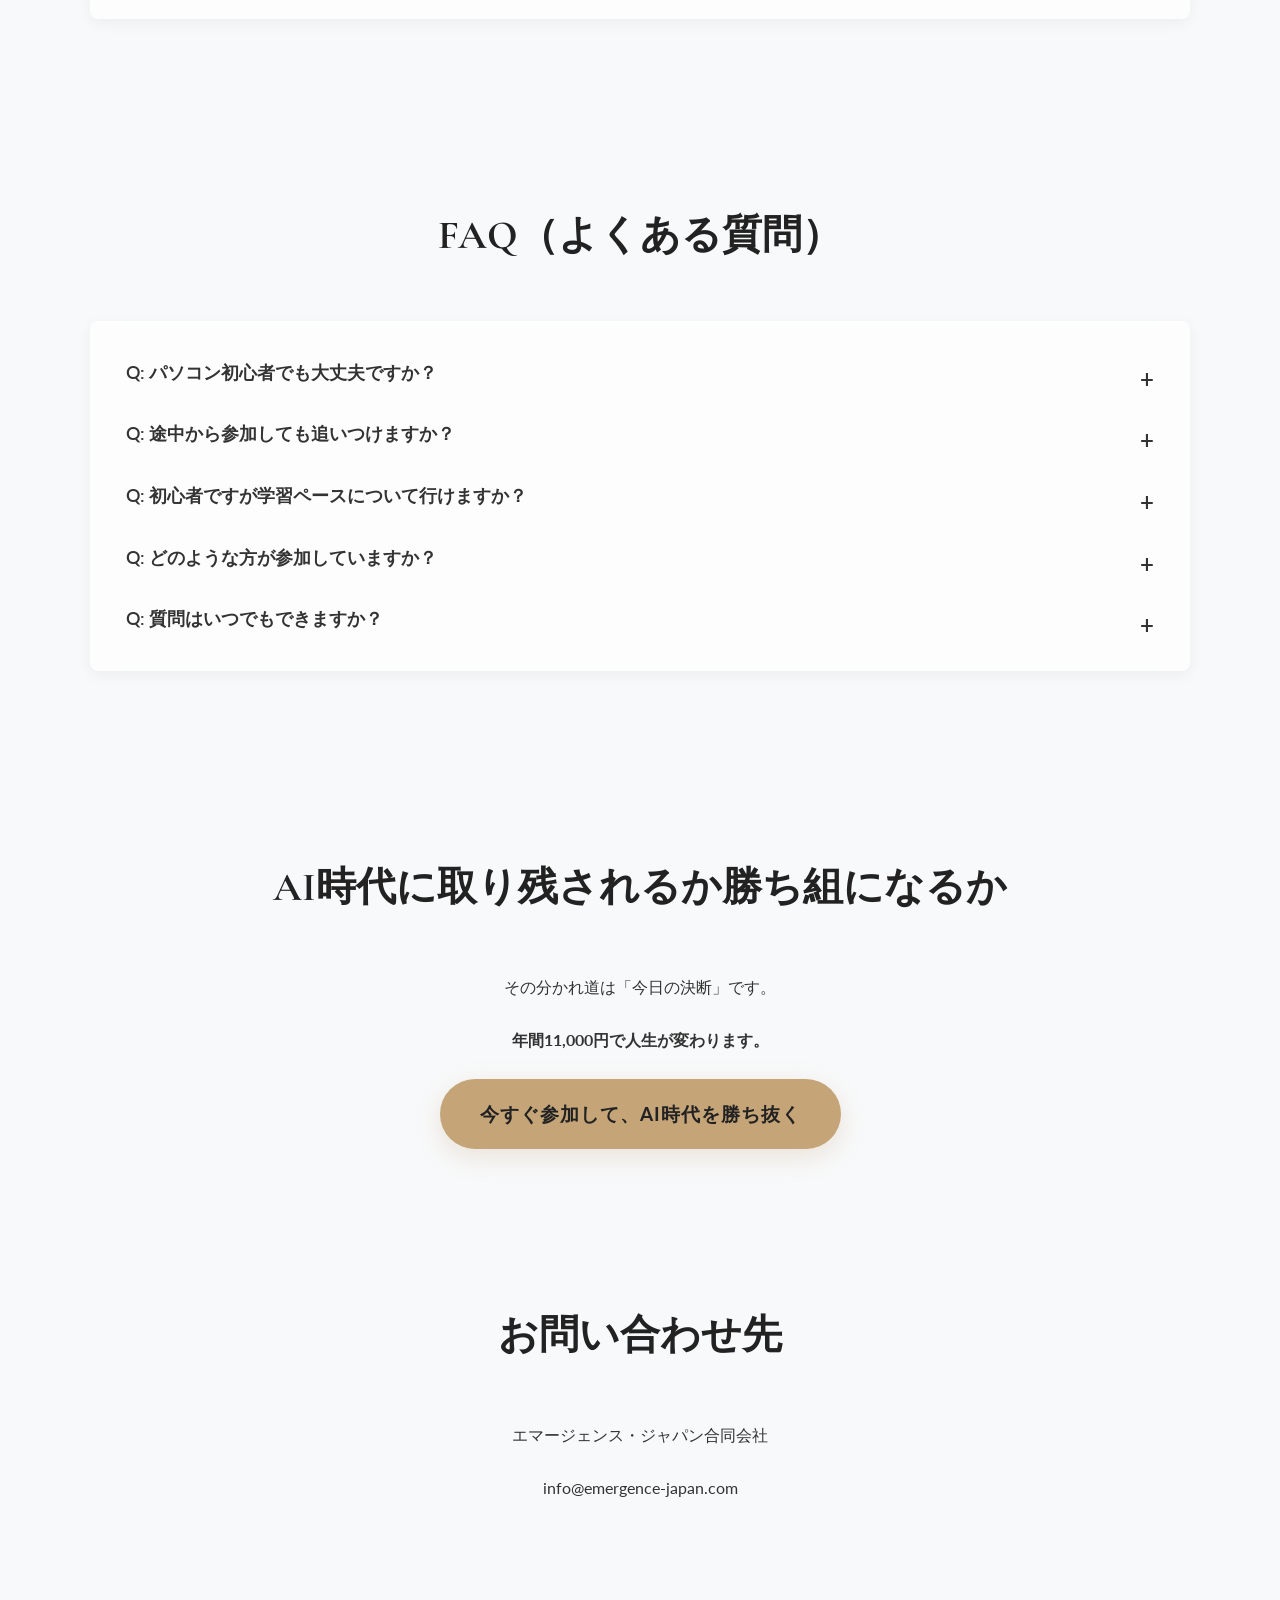
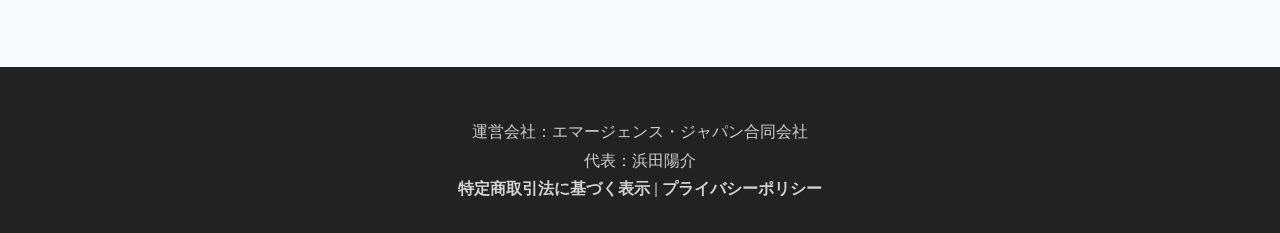
==== commit b98d1e86: "feat: Apply stylish design improvements and icon updates" ====
--- a/index.html
+++ b/index.html
@@ -4,10 +4,11 @@
     <meta charset="UTF-8">
     <meta name="viewport" content="width=device-width, initial-scale=1.0">
     <title>生成AIブートキャンプ</title>
-    <link rel="stylesheet" href="style.css">
+    <link rel="stylesheet" href="style.css?v=20251201">
     <link rel="preconnect" href="https://fonts.googleapis.com">
     <link rel="preconnect" href="https://fonts.gstatic.com" crossorigin>
     <link href="https://fonts.googleapis.com/css2?family=Cormorant+Garamond:wght@700&family=Lato:wght@400;700&display=swap" rel="stylesheet">
+    <link href="https://cdnjs.cloudflare.com/ajax/libs/font-awesome/6.5.2/css/all.min.css" rel="stylesheet">
 </head>
 <body>
     <header>
@@ -54,11 +55,11 @@
                 <h2 class="decorated">日本一分かりやすく役立つ<br>生成AI学習コミュニティ<br>誕生</h2>
                 <div class="card card-bordered">
                     <ul>
-                        <li>【完全網羅】超基礎 → Vibe Coding</li>
-                        <li>【自分ペース】途中参加OK・無理なく継続</li>
-                        <li>【仲間がいる】同世代コミュニティで安心</li>
-                        <li>【圧倒的コスパ】年間11,000円・<br class="mobile-br"><span id="daily-cost-2"></span></li>
-                        <li>【実績ある指導】東大×全国セミナー講師</li>
+                        <li><i class="fa-solid fa-layer-group"></i>【完全網羅】超基礎 → Vibe Coding</li>
+                        <li><i class="fa-solid fa-clock"></i>【自分ペース】途中参加OK・無理なく継続</li>
+                        <li><i class="fa-solid fa-users"></i>【仲間がいる】同世代コミュニティで安心</li>
+                        <li><i class="fa-solid fa-gem"></i>【圧倒的コスパ】年間11,000円・<br class="mobile-br"><span id="daily-cost-2"></span></li>
+                        <li><i class="fa-solid fa-certificate"></i>【実績ある指導】東大×全国セミナー講師</li>
                     </ul>
                 </div>
             </div>
@@ -96,19 +97,19 @@
                     <ol>
                         <li>
                             <h3>ステップ1: 基礎の基礎から安心スタート</h3>
-                            <p class="timeline-item-description">💬 <strong>「AIって何？」レベルから</strong>丁寧にスタート。プロンプト技術を基礎から学習。</p>
+                            <p class="timeline-item-description"><i class="fa-solid fa-book-open"></i> <strong>「AIって何？」レベルから</strong>丁寧にスタート。プロンプト技術を基礎から学習。</p>
                         </li>
                         <li>
                             <h3>ステップ2: あなたの目的に合わせて選択</h3>
                             <p><strong>共通コースをマスターしてから</strong>、興味に応じて選べます。両方学んでもOK。</p>
                             <ul>
-                                <li>🚀 <strong>Vibe Codingコース</strong>: 日本語で話すだけでアプリ開発</li>
-                                <li>🛠️ <strong>実用AI活用コース</strong>: 今すぐ使える便利ツールをマスター</li>
+                                <li><i class="fa-solid fa-code"></i> <strong>Vibe Codingコース</strong>: 日本語で話すだけでアプリ開発</li>
+                                <li><i class="fa-solid fa-screwdriver-wrench"></i> <strong>実用AI活用コース</strong>: 今すぐ使える便利ツールをマスター</li>
                             </ul>
                         </li>
                         <li>
                             <h3>ステップ3: 継続サポートで安心</h3>
-                            <p class="timeline-item-description">🔥 <strong>期間中はずっとサポート</strong>。最新情報もお届けし、実践もフォローします。</p>
+                            <p class="timeline-item-description"><i class="fa-solid fa-life-ring"></i> <strong>期間中はずっとサポート</strong>。最新情報もお届けし、実践もフォローします。</p>
                         </li>
                     </ol>
                     <div class="learning-note" style="background: var(--light-color); padding: 15px; margin-top: 20px; border-left: 4px solid var(--secondary-color);">
--- a/style.css
+++ b/style.css
@@ -18,7 +18,9 @@
     line-height: 1.8;
     margin: 0;
     padding: 0;
-    background-color: var(--light-color);
+    background-color: #f8f9fa; /* Fallback */
+    background-image: radial-gradient(at 0% 0%, hsla(200, 20%, 95%, 1) 0px, transparent 50%),
+                      radial-gradient(at 95% 15%, hsla(283, 19%, 96%, 1) 0px, transparent 50%);
     color: var(--text-color);
 }
 
@@ -86,11 +88,14 @@
     position: relative;
 }
 .section-bg {
-    background: var(--light-color);
+    background: transparent;
 }
 
 .card {
-    background: var(--white-color);
+    background: rgba(255, 255, 255, 0.65); /* Semi-transparent white */
+    -webkit-backdrop-filter: blur(10px); /* Frosted glass effect for Safari */
+    backdrop-filter: blur(10px); /* Frosted glass effect */
+    border: 1px solid rgba(255, 255, 255, 0.2); /* Subtle border */
     padding: 40px;
     border-radius: var(--border-radius);
     box-shadow: var(--box-shadow);
@@ -111,11 +116,28 @@
 
 /* 5. Hero Section (#first-view) */
 #first-view {
-    background: var(--primary-color);
+    background: linear-gradient(135deg, #3a3a3a 0%, #222222 100%); /* グラデーション背景 */
     color: var(--white-color);
     text-align: center;
     padding: 100px 0;
-    overflow: hidden; /* For divider */
+    position: relative; /* ::before擬似要素の基準になるように */
+    overflow: hidden;
+}
+
+#first-view::before {
+    content: '';
+    position: absolute;
+    top: -10%;
+    left: -10%;
+    width: 500px;
+    height: 500px;
+    background: radial-gradient(circle, rgba(197, 165, 120, 0.08) 0%, rgba(197, 165, 120, 0) 70%);
+    z-index: 0;
+}
+
+#first-view .container {
+    position: relative; /* コンテンツが擬似要素より上に来るように */
+    z-index: 1;
 }
 
 .hero-main-title-line {
@@ -223,12 +245,16 @@
     font-size: 1.1rem;
 }
 .list-section li::before {
-    content: '✓';
+    content: ''; /* Remove the checkmark character */
+    display: none; /* Hide the pseudo-element completely */
+}
+.list-section li i {
     color: var(--secondary-color);
-    font-size: 1.5rem;
-    font-weight: 700;
-    margin-right: 15px;
-    line-height: 1.5;
+    font-size: 1.3rem; /* Slightly smaller than the old checkmark for balance */
+    margin-right: 12px; /* Adjust spacing */
+    width: 25px; /* Fixed width for alignment */
+    text-align: center; /* Center icon within its space */
+    flex-shrink: 0; /* Prevent icon from shrinking on small screens */
 }
 
 /* Sections with numbers - readable font */
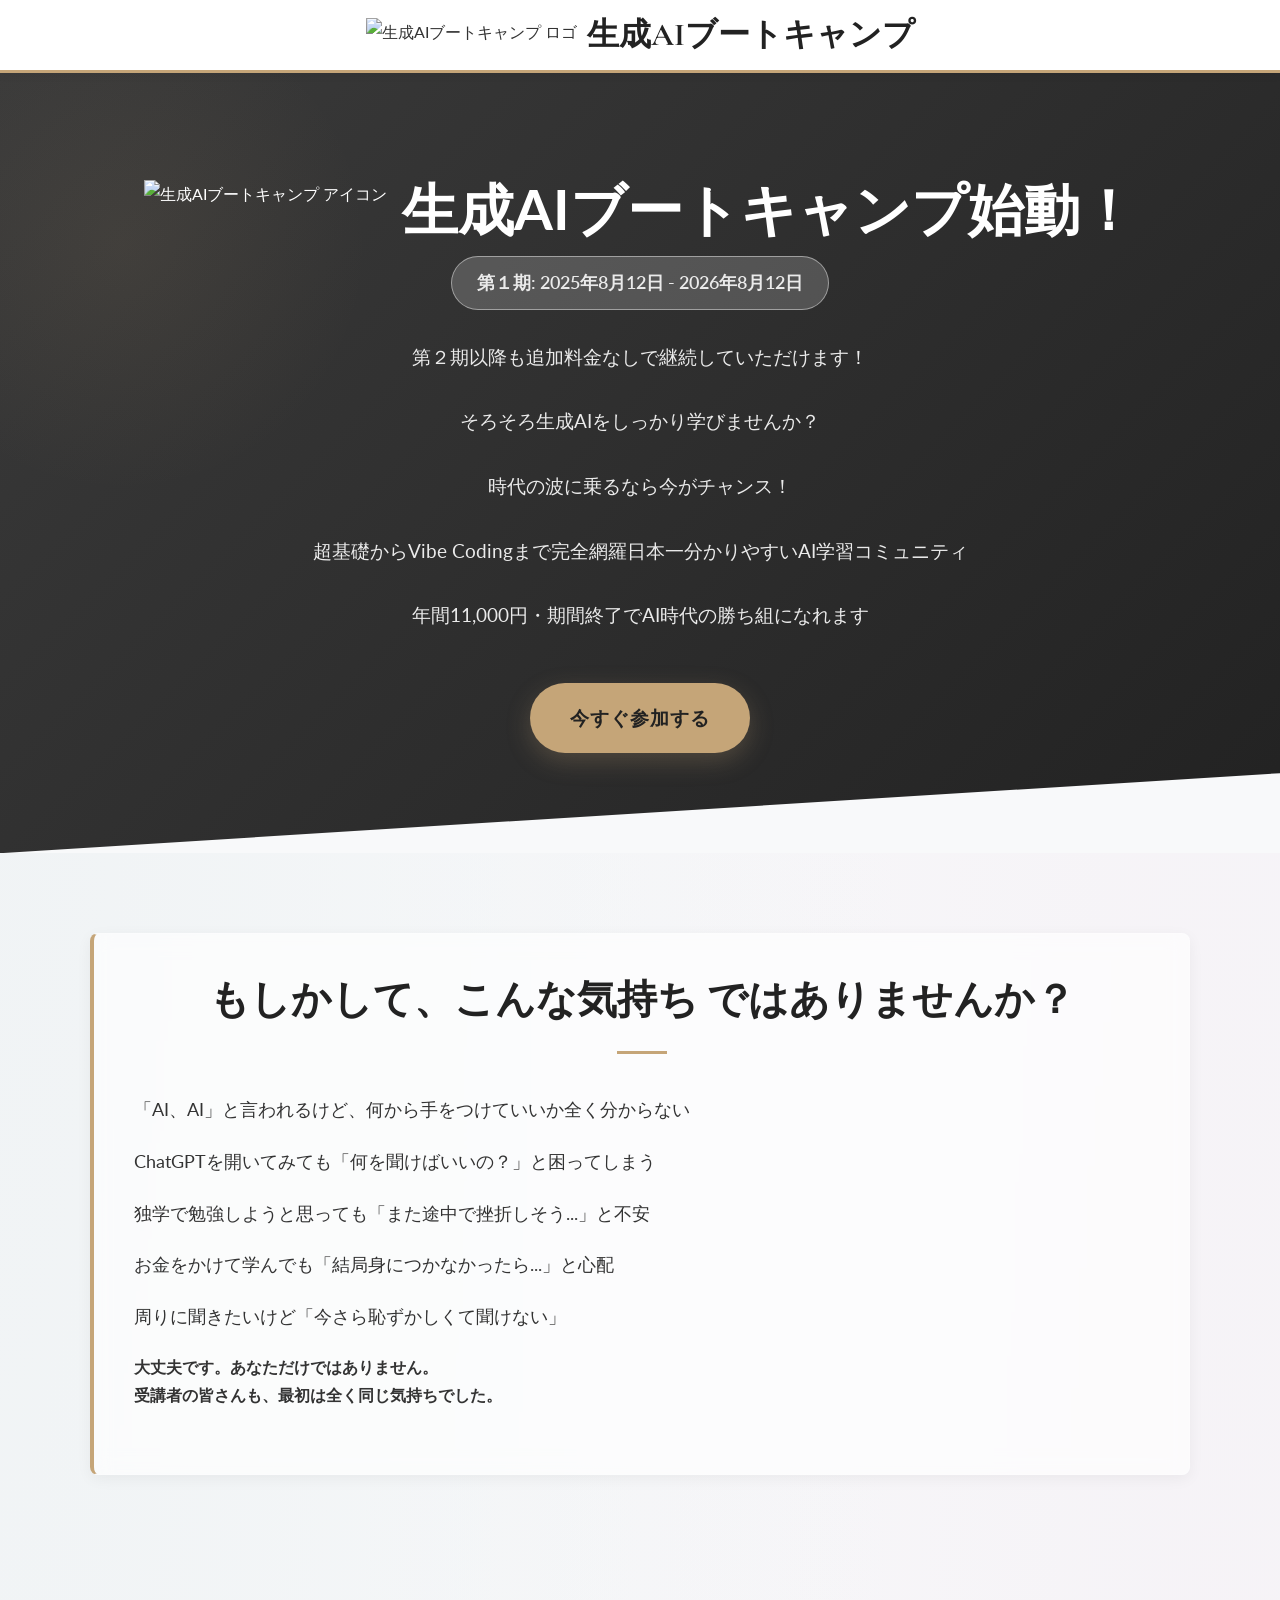
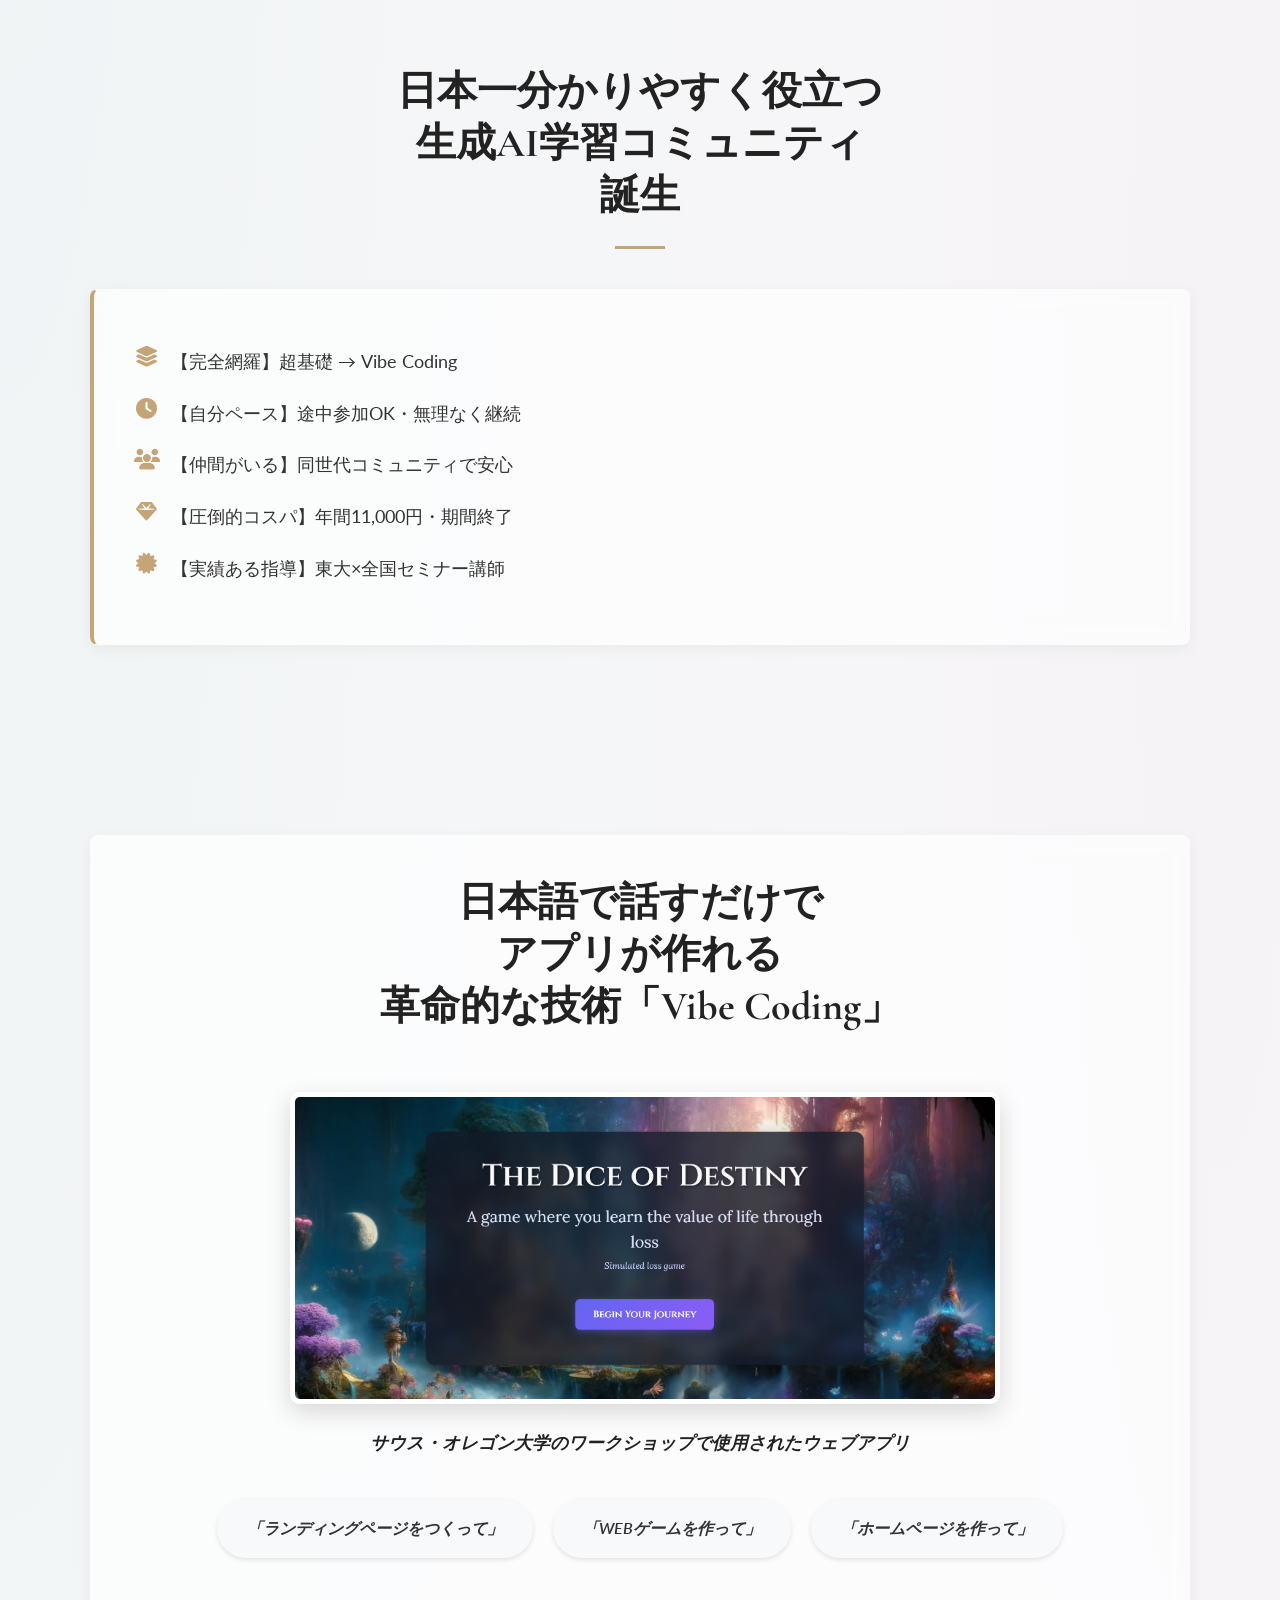
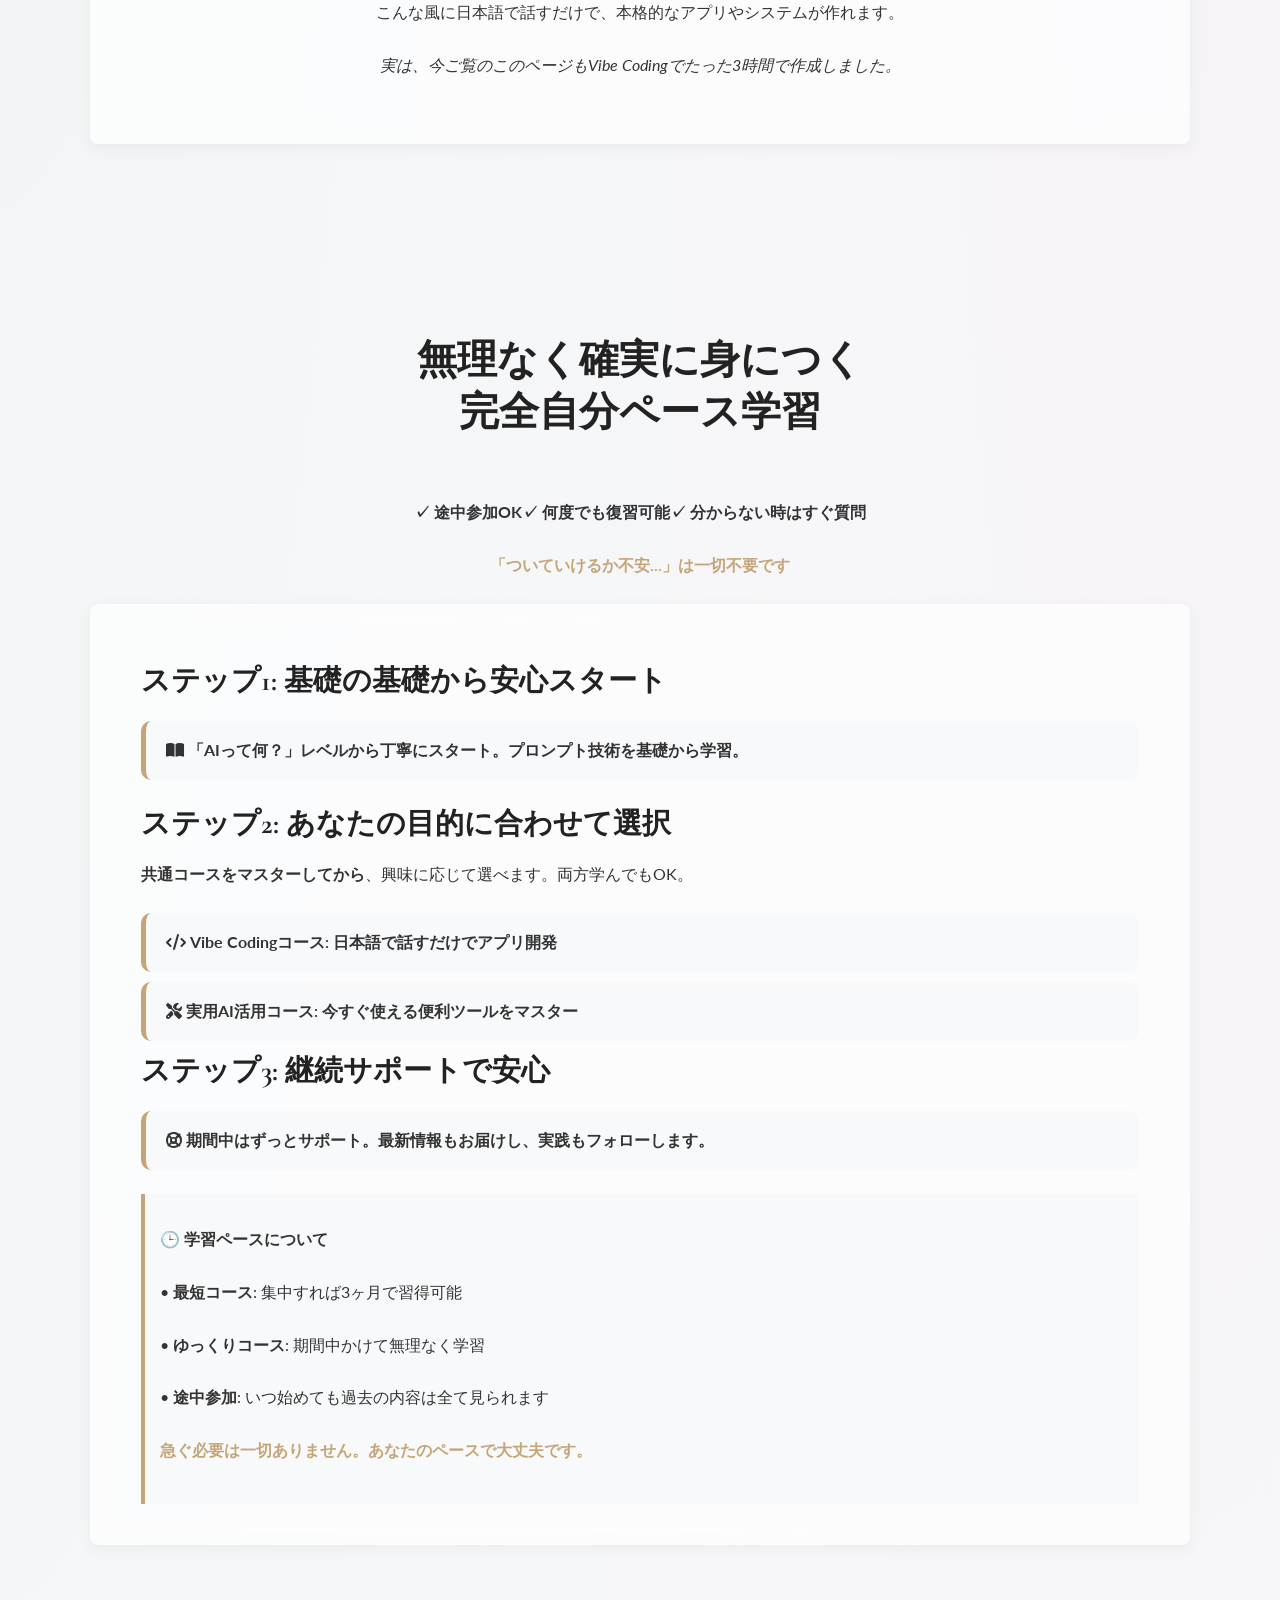
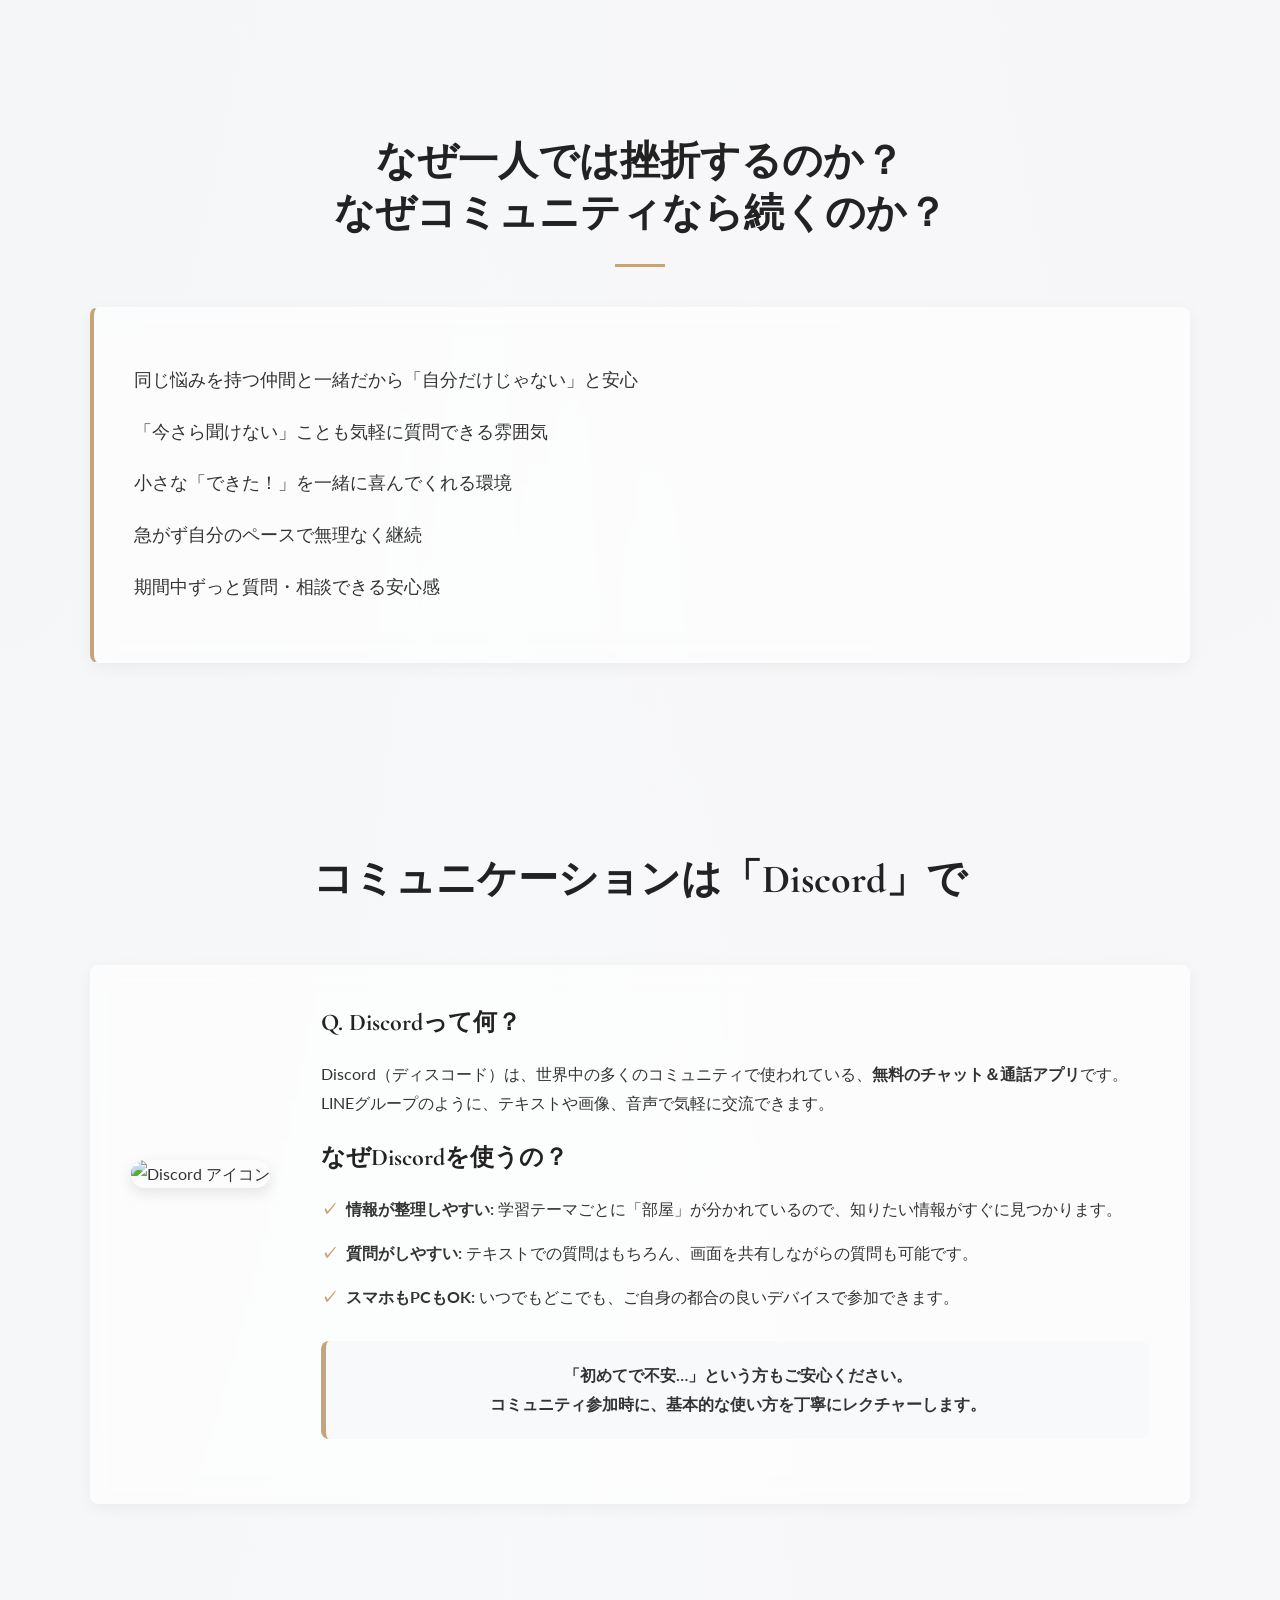
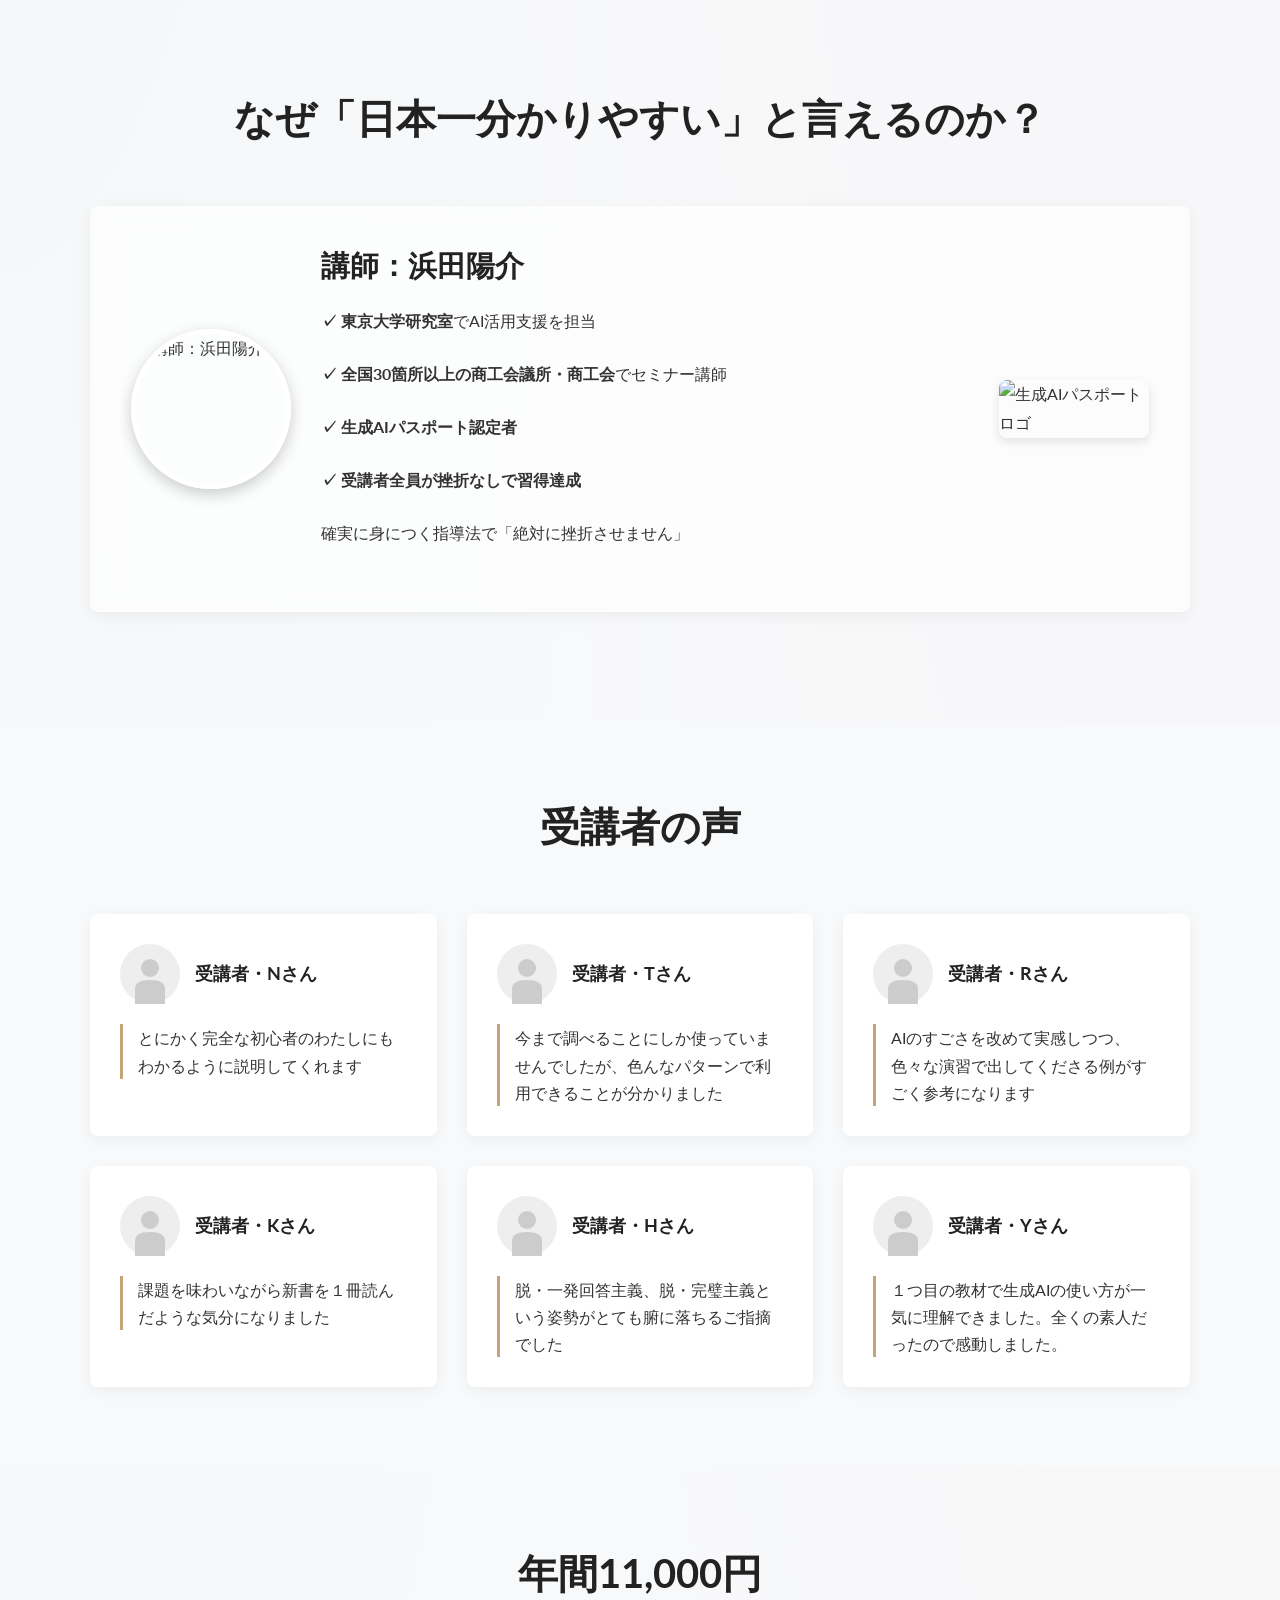
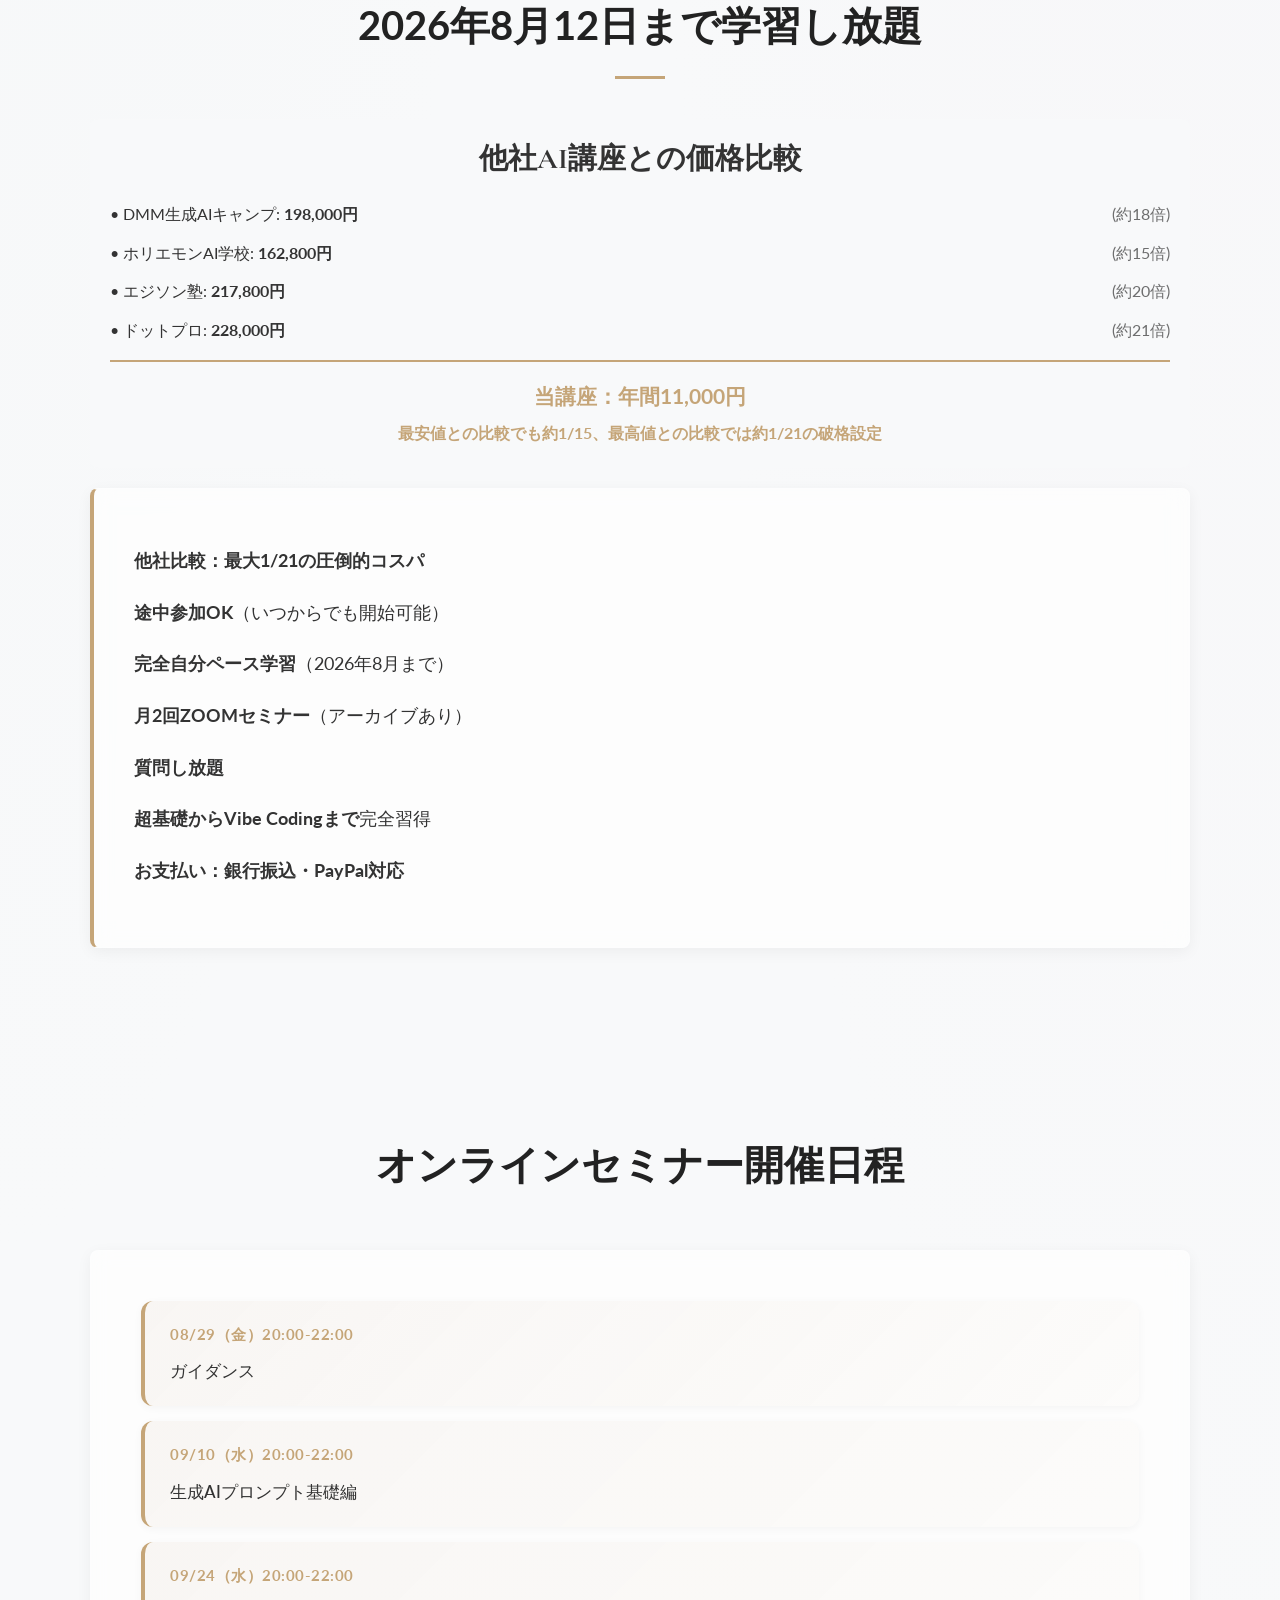
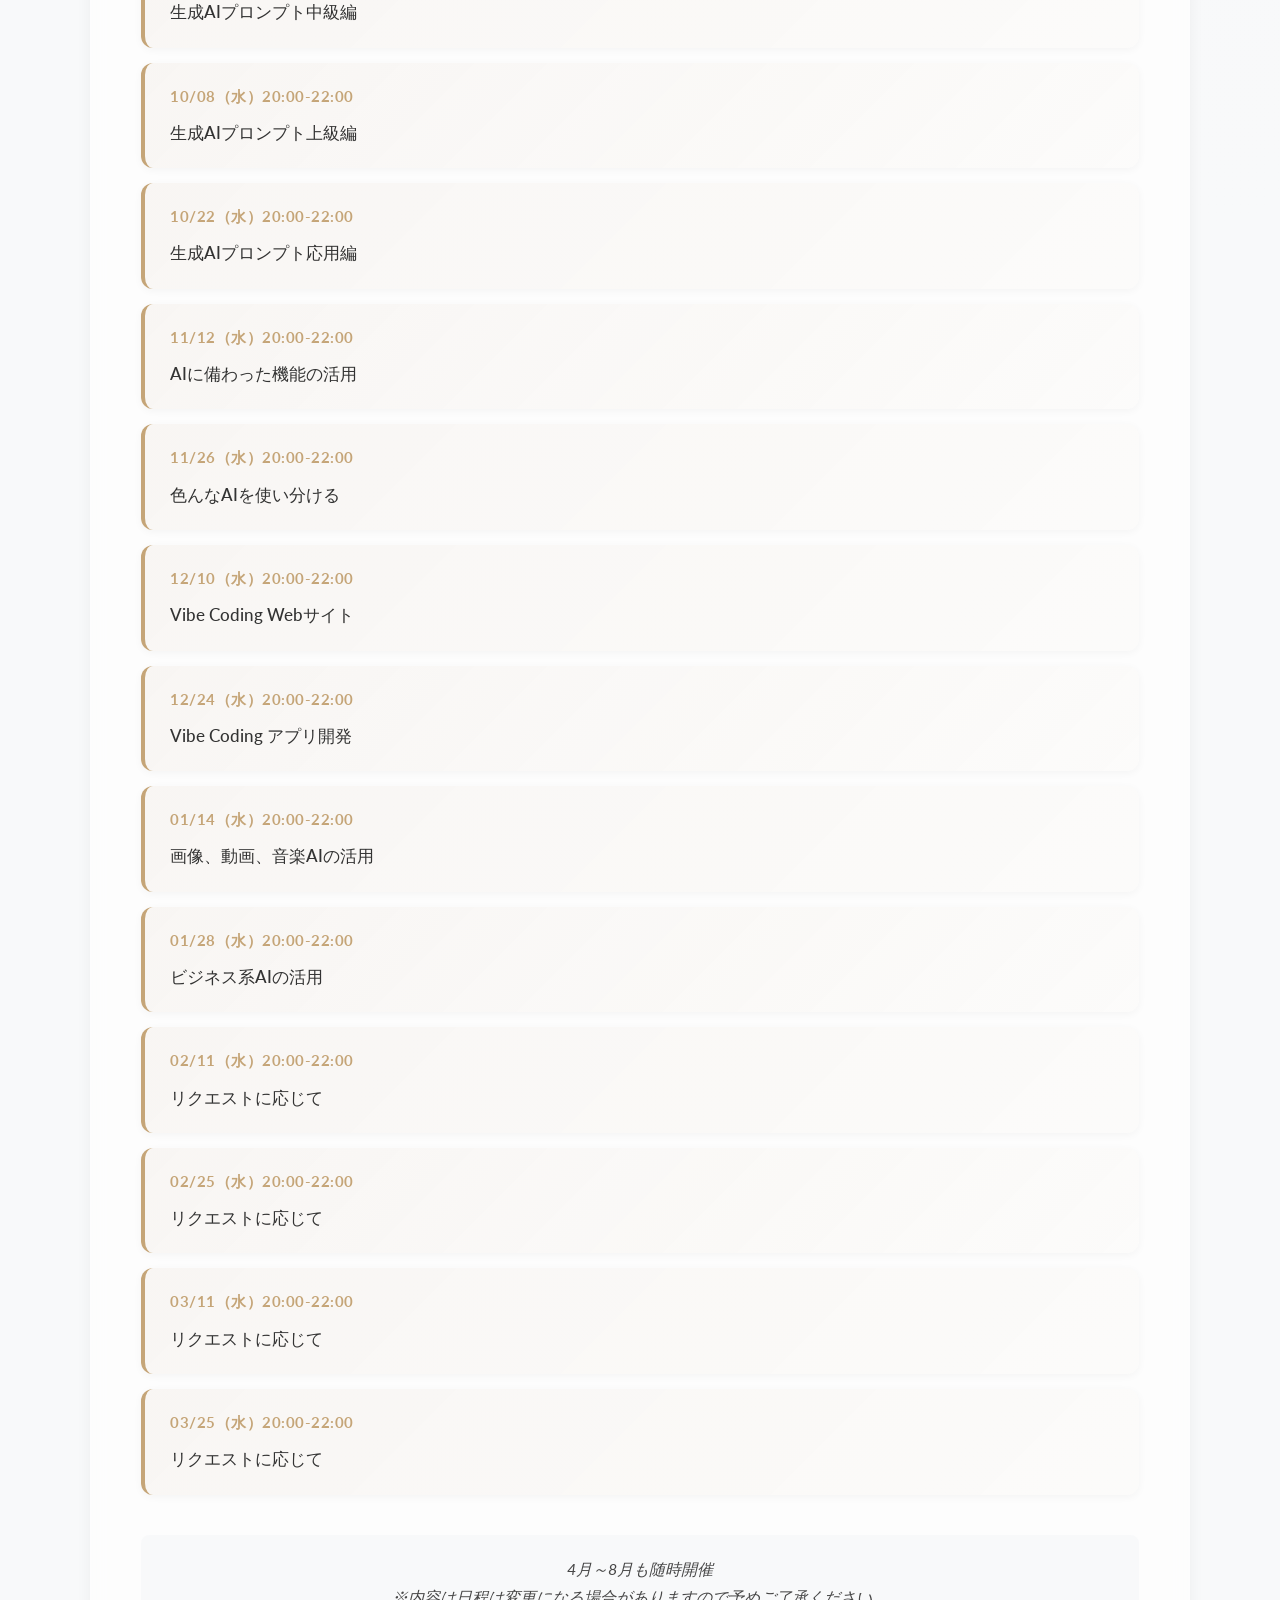
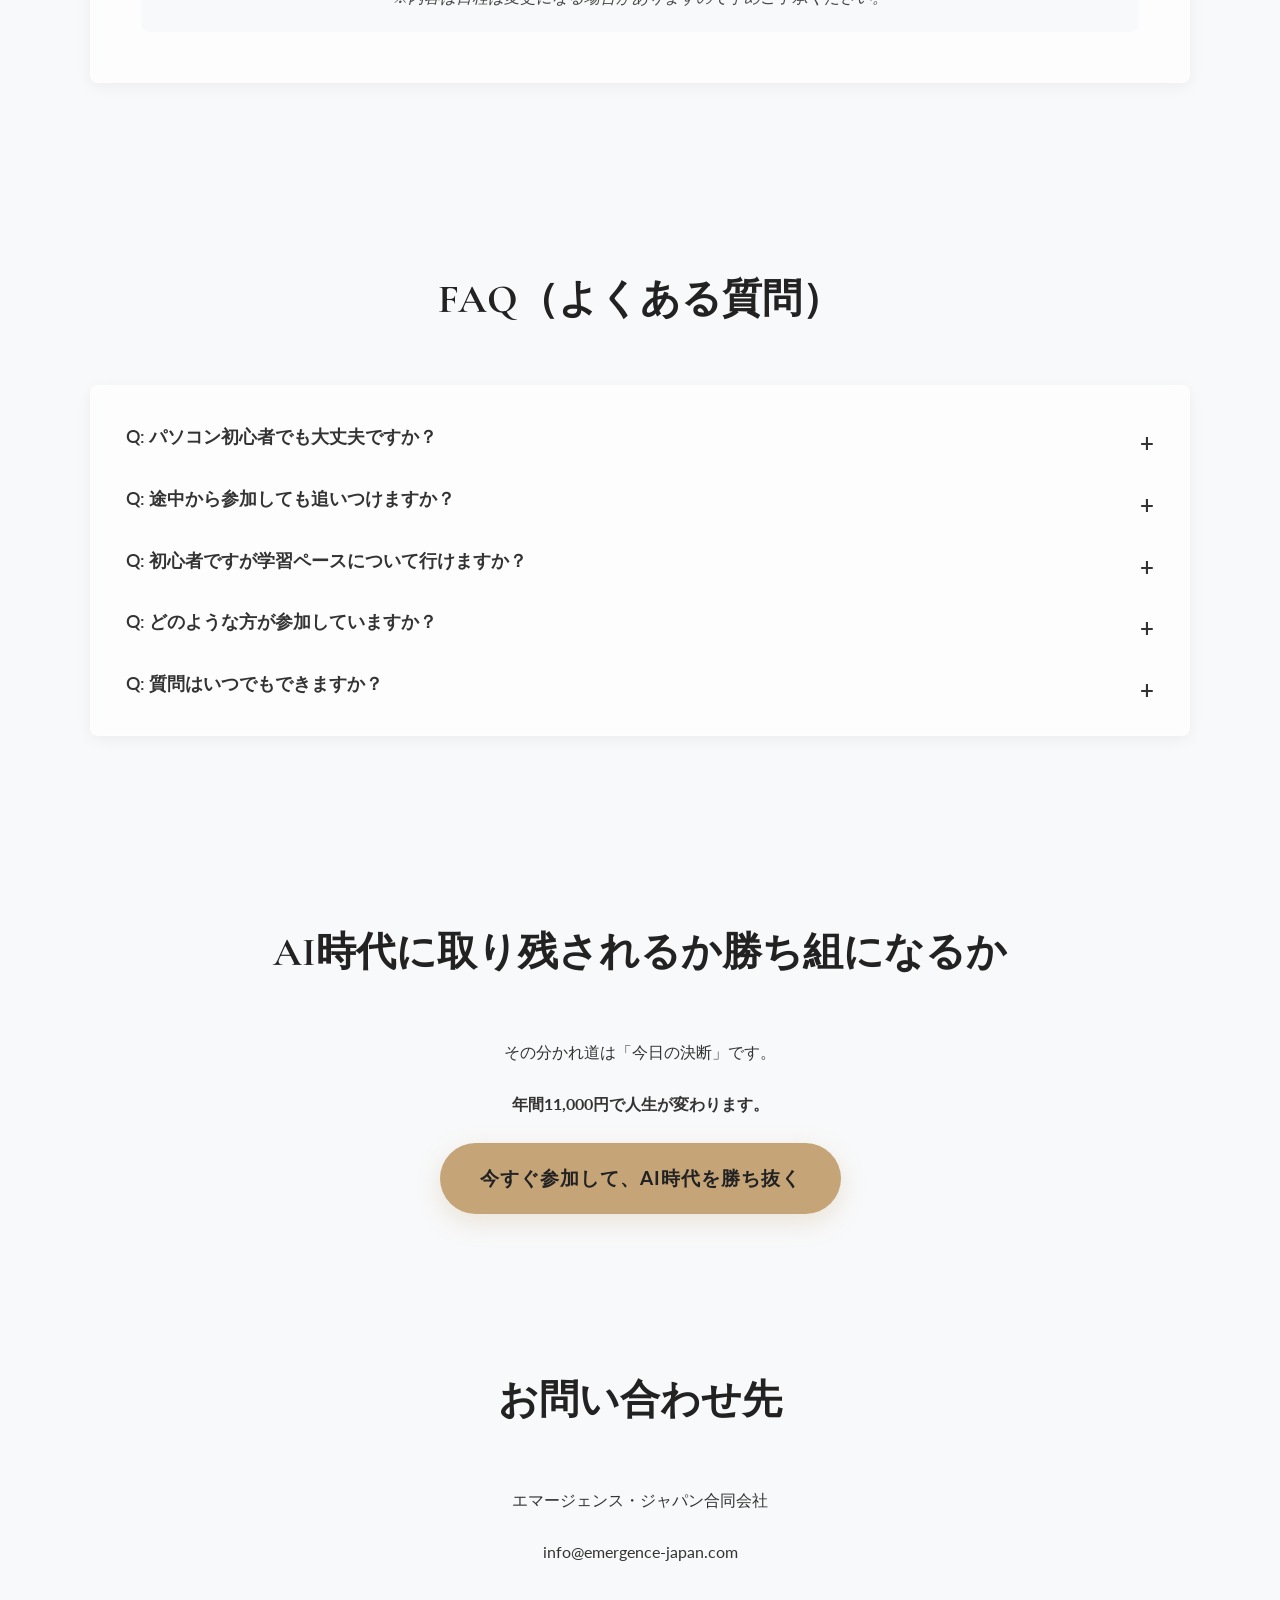
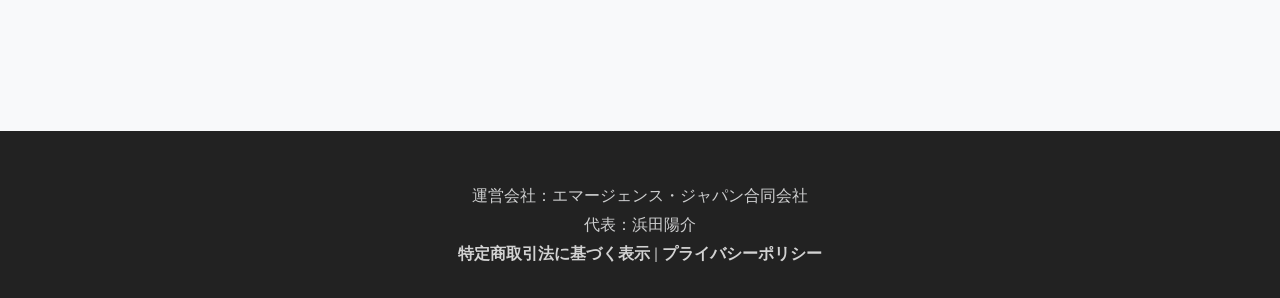
==== commit 33188b02: "Revert design to original and update content" ====
--- a/index.html
+++ b/index.html
@@ -1,5 +1,6 @@
 <!DOCTYPE html>
 <html lang="ja">
+
 <head>
     <meta charset="UTF-8">
     <meta name="viewport" content="width=device-width, initial-scale=1.0">
@@ -7,13 +8,17 @@
     <link rel="stylesheet" href="style.css?v=20251201">
     <link rel="preconnect" href="https://fonts.googleapis.com">
     <link rel="preconnect" href="https://fonts.gstatic.com" crossorigin>
-    <link href="https://fonts.googleapis.com/css2?family=Cormorant+Garamond:wght@700&family=Lato:wght@400;700&display=swap" rel="stylesheet">
+    <link
+        href="https://fonts.googleapis.com/css2?family=Cormorant+Garamond:wght@700&family=Lato:wght@400;700&display=swap"
+        rel="stylesheet">
     <link href="https://cdnjs.cloudflare.com/ajax/libs/font-awesome/6.5.2/css/all.min.css" rel="stylesheet">
 </head>
+
 <body>
     <header>
         <div class="container">
-            <img src="https://emergence-japan.com/wp-content/uploads/2025/08/aibootcamp.png" alt="生成AIブートキャンプ ロゴ" class="header-logo">
+            <img src="https://emergence-japan.com/wp-content/uploads/2025/08/aibootcamp.png" alt="生成AIブートキャンプ ロゴ"
+                class="header-logo">
             <h1>生成AIブートキャンプ</h1>
         </div>
     </header>
@@ -22,11 +27,13 @@
         <section id="first-view" class="section-divider">
             <div class="container">
                 <div class="hero-main-title-line">
-            <img src="https://emergence-japan.com/wp-content/uploads/2025/08/aibootcamp.png" alt="生成AIブートキャンプ アイコン" class="hero-icon-image">
-            <h2>生成AIブートキャンプ<br class="mobile-br">始動！</h2>
-        </div>
-        <p class="event-period">開催期間: 2025年8月12日 - 2026年8月12日</p>
-        <p>そろそろ生成AIを<br class="mobile-br">しっかり学びませんか？</p>
+                    <img src="https://emergence-japan.com/wp-content/uploads/2025/08/aibootcamp.png"
+                        alt="生成AIブートキャンプ アイコン" class="hero-icon-image">
+                    <h2>生成AIブートキャンプ<br class="mobile-br">始動！</h2>
+                </div>
+                <p class="event-period">第１期: 2025年8月12日 - 2026年8月12日</p>
+                <p>第２期以降も追加料金なしで継続していただけます！</p>
+                <p>そろそろ生成AIを<br class="mobile-br">しっかり学びませんか？</p>
                 <p>時代の波に乗るなら今がチャンス！</p>
                 <p>超基礎からVibe Codingまで完全網羅<br class="mobile-br">日本一分かりやすいAI学習コミュニティ</p>
                 <p>年間11,000円・<span id="daily-cost-1"></span>で<br class="mobile-br">AI時代の勝ち組になれます</p>
@@ -58,7 +65,8 @@
                         <li><i class="fa-solid fa-layer-group"></i>【完全網羅】超基礎 → Vibe Coding</li>
                         <li><i class="fa-solid fa-clock"></i>【自分ペース】途中参加OK・無理なく継続</li>
                         <li><i class="fa-solid fa-users"></i>【仲間がいる】同世代コミュニティで安心</li>
-                        <li><i class="fa-solid fa-gem"></i>【圧倒的コスパ】年間11,000円・<br class="mobile-br"><span id="daily-cost-2"></span></li>
+                        <li><i class="fa-solid fa-gem"></i>【圧倒的コスパ】年間11,000円・<br class="mobile-br"><span
+                                id="daily-cost-2"></span></li>
                         <li><i class="fa-solid fa-certificate"></i>【実績ある指導】東大×全国セミナー講師</li>
                     </ul>
                 </div>
@@ -97,27 +105,35 @@
                     <ol>
                         <li>
                             <h3>ステップ1: 基礎の基礎から安心スタート</h3>
-                            <p class="timeline-item-description"><i class="fa-solid fa-book-open"></i> <strong>「AIって何？」レベルから</strong>丁寧にスタート。プロンプト技術を基礎から学習。</p>
+                            <p class="timeline-item-description"><i class="fa-solid fa-book-open"></i>
+                                <strong>「AIって何？」レベルから</strong>丁寧にスタート。プロンプト技術を基礎から学習。
+                            </p>
                         </li>
                         <li>
                             <h3>ステップ2: あなたの目的に合わせて選択</h3>
                             <p><strong>共通コースをマスターしてから</strong>、興味に応じて選べます。両方学んでもOK。</p>
                             <ul>
-                                <li><i class="fa-solid fa-code"></i> <strong>Vibe Codingコース</strong>: 日本語で話すだけでアプリ開発</li>
-                                <li><i class="fa-solid fa-screwdriver-wrench"></i> <strong>実用AI活用コース</strong>: 今すぐ使える便利ツールをマスター</li>
+                                <li><i class="fa-solid fa-code"></i> <strong>Vibe Codingコース</strong>: 日本語で話すだけでアプリ開発
+                                </li>
+                                <li><i class="fa-solid fa-screwdriver-wrench"></i> <strong>実用AI活用コース</strong>:
+                                    今すぐ使える便利ツールをマスター</li>
                             </ul>
                         </li>
                         <li>
                             <h3>ステップ3: 継続サポートで安心</h3>
-                            <p class="timeline-item-description"><i class="fa-solid fa-life-ring"></i> <strong>期間中はずっとサポート</strong>。最新情報もお届けし、実践もフォローします。</p>
+                            <p class="timeline-item-description"><i class="fa-solid fa-life-ring"></i>
+                                <strong>期間中はずっとサポート</strong>。最新情報もお届けし、実践もフォローします。
+                            </p>
                         </li>
                     </ol>
-                    <div class="learning-note" style="background: var(--light-color); padding: 15px; margin-top: 20px; border-left: 4px solid var(--secondary-color);">
+                    <div class="learning-note"
+                        style="background: var(--light-color); padding: 15px; margin-top: 20px; border-left: 4px solid var(--secondary-color);">
                         <p><strong>🕒 学習ペースについて</strong></p>
                         <p>• <strong>最短コース</strong>: 集中すれば3ヶ月で習得可能</p>
                         <p>• <strong>ゆっくりコース</strong>: 期間中かけて無理なく学習</p>
                         <p>• <strong>途中参加</strong>: いつ始めても過去の内容は全て見られます</p>
-                        <p style="margin-top: 10px; font-weight: bold; color: var(--secondary-color);">急ぐ必要は一切ありません。あなたのペースで大丈夫です。</p>
+                        <p style="margin-top: 10px; font-weight: bold; color: var(--secondary-color);">
+                            急ぐ必要は一切ありません。あなたのペースで大丈夫です。</p>
                     </div>
                 </div>
             </div>
@@ -144,19 +160,23 @@
                 <div class="card">
                     <div class="discord-content">
                         <div class="discord-icon">
-                            <img src="https://emergence-japan.com/wp-content/uploads/2025/08/discord.jpg" alt="Discord アイコン">
+                            <img src="https://emergence-japan.com/wp-content/uploads/2025/08/discord.jpg"
+                                alt="Discord アイコン">
                         </div>
                         <div class="discord-description">
                             <h3>Q. Discordって何？</h3>
-                            <p>Discord（ディスコード）は、世界中の多くのコミュニティで使われている、<strong>無料のチャット＆通話アプリ</strong>です。LINEグループのように、テキストや画像、音声で気軽に交流できます。</p>
-                            
+                            <p>Discord（ディスコード）は、世界中の多くのコミュニティで使われている、<strong>無料のチャット＆通話アプリ</strong>です。LINEグループのように、テキストや画像、音声で気軽に交流できます。
+                            </p>
+
                             <h3>なぜDiscordを使うの？</h3>
                             <ul class="discord-features">
                                 <li><strong>情報が整理しやすい:</strong> 学習テーマごとに「部屋」が分かれているので、知りたい情報がすぐに見つかります。</li>
                                 <li><strong>質問がしやすい:</strong> テキストでの質問はもちろん、画面を共有しながらの質問も可能です。</li>
                                 <li><strong>スマホもPCもOK:</strong> いつでもどこでも、ご自身の都合の良いデバイスで参加できます。</li>
                             </ul>
-                            <p class="discord-support"><strong>「初めてで不安…」という方もご安心ください。</strong><br>コミュニティ参加時に、基本的な使い方を丁寧にレクチャーします。</p>
+                            <p class="discord-support">
+                                <strong>「初めてで不安…」という方もご安心ください。</strong><br>コミュニティ参加時に、基本的な使い方を丁寧にレクチャーします。
+                            </p>
                         </div>
                     </div>
                 </div>
@@ -169,7 +189,8 @@
                 <div class="card">
                     <div class="instructor-content">
                         <div class="instructor-details">
-                            <img src="https://emergence-japan.com/wp-content/uploads/2021/07/BR7A0153_Original-scaled-e1627096478522.jpg" alt="講師：浜田陽介" class="instructor-photo">
+                            <img src="https://emergence-japan.com/wp-content/uploads/2021/07/BR7A0153_Original-scaled-e1627096478522.jpg"
+                                alt="講師：浜田陽介" class="instructor-photo">
                             <div>
                                 <h3>講師：浜田陽介</h3>
                                 <div class="instructor-credentials">
@@ -182,7 +203,8 @@
                             </div>
                         </div>
                         <div class="instructor-badge">
-                            <img src="https://emergence-japan.com/wp-content/uploads/2025/08/AIpass.png" alt="生成AIパスポート ロゴ">
+                            <img src="https://emergence-japan.com/wp-content/uploads/2025/08/AIpass.png"
+                                alt="生成AIパスポート ロゴ">
                         </div>
                     </div>
                 </div>
@@ -197,9 +219,9 @@
                         <div class="testimonial-header">
                             <div class="testimonial-avatar">
                                 <svg viewBox="0 0 100 100" xmlns="http://www.w3.org/2000/svg">
-                                    <circle cx="50" cy="50" r="50" fill="#EEE"/>
-                                    <circle cx="50" cy="40" r="15" fill="#CCC"/>
-                                    <path d="M 25 75 Q 25 60 50 60 Q 75 60 75 75 L 75 100 L 25 100 Z" fill="#CCC"/>
+                                    <circle cx="50" cy="50" r="50" fill="#EEE" />
+                                    <circle cx="50" cy="40" r="15" fill="#CCC" />
+                                    <path d="M 25 75 Q 25 60 50 60 Q 75 60 75 75 L 75 100 L 25 100 Z" fill="#CCC" />
                                 </svg>
                             </div>
                             <div class="testimonial-author">
@@ -213,9 +235,9 @@
                         <div class="testimonial-header">
                             <div class="testimonial-avatar">
                                 <svg viewBox="0 0 100 100" xmlns="http://www.w3.org/2000/svg">
-                                     <circle cx="50" cy="50" r="50" fill="#EEE"/>
-                                     <circle cx="50" cy="40" r="15" fill="#CCC"/>
-                                     <path d="M 25 75 Q 25 60 50 60 Q 75 60 75 75 L 75 100 L 25 100 Z" fill="#CCC"/>
+                                    <circle cx="50" cy="50" r="50" fill="#EEE" />
+                                    <circle cx="50" cy="40" r="15" fill="#CCC" />
+                                    <path d="M 25 75 Q 25 60 50 60 Q 75 60 75 75 L 75 100 L 25 100 Z" fill="#CCC" />
                                 </svg>
                             </div>
                             <div class="testimonial-author">
@@ -229,9 +251,9 @@
                         <div class="testimonial-header">
                             <div class="testimonial-avatar">
                                 <svg viewBox="0 0 100 100" xmlns="http://www.w3.org/2000/svg">
-                                     <circle cx="50" cy="50" r="50" fill="#EEE"/>
-                                     <circle cx="50" cy="40" r="15" fill="#CCC"/>
-                                     <path d="M 25 75 Q 25 60 50 60 Q 75 60 75 75 L 75 100 L 25 100 Z" fill="#CCC"/>
+                                    <circle cx="50" cy="50" r="50" fill="#EEE" />
+                                    <circle cx="50" cy="40" r="15" fill="#CCC" />
+                                    <path d="M 25 75 Q 25 60 50 60 Q 75 60 75 75 L 75 100 L 25 100 Z" fill="#CCC" />
                                 </svg>
                             </div>
                             <div class="testimonial-author">
@@ -245,9 +267,9 @@
                         <div class="testimonial-header">
                             <div class="testimonial-avatar">
                                 <svg viewBox="0 0 100 100" xmlns="http://www.w3.org/2000/svg">
-                                     <circle cx="50" cy="50" r="50" fill="#EEE"/>
-                                     <circle cx="50" cy="40" r="15" fill="#CCC"/>
-                                     <path d="M 25 75 Q 25 60 50 60 Q 75 60 75 75 L 75 100 L 25 100 Z" fill="#CCC"/>
+                                    <circle cx="50" cy="50" r="50" fill="#EEE" />
+                                    <circle cx="50" cy="40" r="15" fill="#CCC" />
+                                    <path d="M 25 75 Q 25 60 50 60 Q 75 60 75 75 L 75 100 L 25 100 Z" fill="#CCC" />
                                 </svg>
                             </div>
                             <div class="testimonial-author">
@@ -261,9 +283,9 @@
                         <div class="testimonial-header">
                             <div class="testimonial-avatar">
                                 <svg viewBox="0 0 100 100" xmlns="http://www.w3.org/2000/svg">
-                                     <circle cx="50" cy="50" r="50" fill="#EEE"/>
-                                     <circle cx="50" cy="40" r="15" fill="#CCC"/>
-                                     <path d="M 25 75 Q 25 60 50 60 Q 75 60 75 75 L 75 100 L 25 100 Z" fill="#CCC"/>
+                                    <circle cx="50" cy="50" r="50" fill="#EEE" />
+                                    <circle cx="50" cy="40" r="15" fill="#CCC" />
+                                    <path d="M 25 75 Q 25 60 50 60 Q 75 60 75 75 L 75 100 L 25 100 Z" fill="#CCC" />
                                 </svg>
                             </div>
                             <div class="testimonial-author">
@@ -277,9 +299,9 @@
                         <div class="testimonial-header">
                             <div class="testimonial-avatar">
                                 <svg viewBox="0 0 100 100" xmlns="http://www.w3.org/2000/svg">
-                                     <circle cx="50" cy="50" r="50" fill="#EEE"/>
-                                     <circle cx="50" cy="40" r="15" fill="#CCC"/>
-                                     <path d="M 25 75 Q 25 60 50 60 Q 75 60 75 75 L 75 100 L 25 100 Z" fill="#CCC"/>
+                                    <circle cx="50" cy="50" r="50" fill="#EEE" />
+                                    <circle cx="50" cy="40" r="15" fill="#CCC" />
+                                    <path d="M 25 75 Q 25 60 50 60 Q 75 60 75 75 L 75 100 L 25 100 Z" fill="#CCC" />
                                 </svg>
                             </div>
                             <div class="testimonial-author">
@@ -296,29 +318,38 @@
             <div class="container">
                 <h2 class="decorated">年間11,000円<br>2026年8月12日まで<br class="mobile-br">学習し放題</h2>
 
-                <div class="price-comparison" style="text-align: center; margin-bottom: 20px; background: var(--light-color); padding: 20px; border-radius: 8px;">
+                <div class="price-comparison"
+                    style="text-align: center; margin-bottom: 20px; background: var(--light-color); padding: 20px; border-radius: 8px;">
                     <h3 style="margin-top: 0; color: var(--text-color);">他社AI講座との価格比較</h3>
                     <div style="margin: 15px 0;">
-                        <div style="display: flex; justify-content: space-between; align-items: center; margin-bottom: 10px;">
+                        <div
+                            style="display: flex; justify-content: space-between; align-items: center; margin-bottom: 10px;">
                             <p style="margin: 0;">• DMM生成AIキャンプ: <strong>198,000円</strong></p>
                             <p style="margin: 0; color: var(--text-color); opacity: 0.7;">(約18倍)</p>
                         </div>
-                        <div style="display: flex; justify-content: space-between; align-items: center; margin-bottom: 10px;">
+                        <div
+                            style="display: flex; justify-content: space-between; align-items: center; margin-bottom: 10px;">
                             <p style="margin: 0;">• ホリエモンAI学校: <strong>162,800円</strong></p>
                             <p style="margin: 0; color: var(--text-color); opacity: 0.7;">(約15倍)</p>
                         </div>
-                        <div style="display: flex; justify-content: space-between; align-items: center; margin-bottom: 10px;">
+                        <div
+                            style="display: flex; justify-content: space-between; align-items: center; margin-bottom: 10px;">
                             <p style="margin: 0;">• エジソン塾: <strong>217,800円</strong></p>
                             <p style="margin: 0; color: var(--text-color); opacity: 0.7;">(約20倍)</p>
                         </div>
-                        <div style="display: flex; justify-content: space-between; align-items: center; margin-bottom: 10px;">
+                        <div
+                            style="display: flex; justify-content: space-between; align-items: center; margin-bottom: 10px;">
                             <p style="margin: 0;">• ドットプロ: <strong>228,000円</strong></p>
                             <p style="margin: 0; color: var(--text-color); opacity: 0.7;">(約21倍)</p>
                         </div>
                     </div>
                     <div style="border-top: 2px solid var(--secondary-color); padding-top: 15px; margin-top: 15px;">
-                        <p style="font-size: 1.3em; color: var(--secondary-color); margin: 0;"><strong>当講座：年間11,000円</strong></p>
-                        <p style="color: var(--secondary-color); margin: 5px 0 0 0;"><strong>最安値との比較でも約1/15、最高値との比較では約1/21の破格設定</strong></p>
+                        <p style="font-size: 1.3em; color: var(--secondary-color); margin: 0;">
+                            <strong>当講座：年間11,000円</strong>
+                        </p>
+                        <p style="color: var(--secondary-color); margin: 5px 0 0 0;">
+                            <strong>最安値との比較でも約1/15、最高値との比較では約1/21の破格設定</strong>
+                        </p>
                     </div>
                 </div>
 
@@ -418,4 +449,5 @@
 
     <script src="script.js"></script>
 </body>
-</html>
+
+</html>
--- a/style.css
+++ b/style.css
@@ -1,15 +1,22 @@
 /* 1. Global Styles & Variables */
 :root {
-    --primary-color: #222222; /* Dark Charcoal */
-    --secondary-color: #c5a578; /* Gold/Brass */
-    --dark-color: #222222; /* Dark Charcoal */
-    --light-color: #f8f9fa; /* Off-white */
+    --primary-color: #222222;
+    /* Dark Charcoal */
+    --secondary-color: #c5a578;
+    /* Gold/Brass */
+    --dark-color: #222222;
+    /* Dark Charcoal */
+    --light-color: #f8f9fa;
+    /* Off-white */
     --white-color: #ffffff;
-    --text-color: #333333; /* Dark Gray for text */
+    --text-color: #333333;
+    /* Dark Gray for text */
     --font-family-body: 'Lato', sans-serif;
     --font-family-heading: 'Cormorant Garamond', serif;
-    --box-shadow: 0 4px 15px rgba(0, 0, 0, 0.05); /* Softer shadow */
-    --border-radius: 8px; /* Slightly smaller border radius */
+    --box-shadow: 0 4px 15px rgba(0, 0, 0, 0.05);
+    /* Softer shadow */
+    --border-radius: 8px;
+    /* Slightly smaller border radius */
 }
 
 /* 2. Base & Typography */
@@ -18,9 +25,10 @@
     line-height: 1.8;
     margin: 0;
     padding: 0;
-    background-color: #f8f9fa; /* Fallback */
+    background-color: #f8f9fa;
+    /* Fallback */
     background-image: radial-gradient(at 0% 0%, hsla(200, 20%, 95%, 1) 0px, transparent 50%),
-                      radial-gradient(at 95% 15%, hsla(283, 19%, 96%, 1) 0px, transparent 50%);
+        radial-gradient(at 95% 15%, hsla(283, 19%, 96%, 1) 0px, transparent 50%);
     color: var(--text-color);
 }
 
@@ -30,23 +38,46 @@
     padding: 0 20px;
 }
 
-h1, h2, h3, h4, h5, h6 {
+h1,
+h2,
+h3,
+h4,
+h5,
+h6 {
     font-family: var(--font-family-heading);
     font-weight: 700;
     color: var(--primary-color);
     margin-top: 0;
 }
 
-h1 { font-size: 3rem; line-height: 1.2; }
-h2 { font-size: 2.5rem; line-height: 1.3; margin-bottom: 60px; text-align: center; }
-h3 { font-size: 1.8rem; line-height: 1.4; margin-bottom: 20px; }
-p { margin-bottom: 1.5rem; }
+h1 {
+    font-size: 3rem;
+    line-height: 1.2;
+}
+
+h2 {
+    font-size: 2.5rem;
+    line-height: 1.3;
+    margin-bottom: 60px;
+    text-align: center;
+}
+
+h3 {
+    font-size: 1.8rem;
+    line-height: 1.4;
+    margin-bottom: 20px;
+}
+
+p {
+    margin-bottom: 1.5rem;
+}
 
 a {
     color: var(--secondary-color);
     text-decoration: none;
     transition: color 0.3s ease;
 }
+
 a:hover {
     filter: brightness(1.2);
     color: var(--secondary-color);
@@ -55,8 +86,9 @@
 /* 3. Header */
 header {
     background: var(--white-color);
-    padding: 1rem 0; /* Reduced padding slightly */
-    box-shadow: 0 2px 10px rgba(0,0,0,0.05);
+    padding: 1rem 0;
+    /* Reduced padding slightly */
+    box-shadow: 0 2px 10px rgba(0, 0, 0, 0.05);
     position: sticky;
     top: 0;
     z-index: 1000;
@@ -65,18 +97,22 @@
 
 header .container {
     display: flex;
-    justify-content: center; /* Center the group */
+    justify-content: center;
+    /* Center the group */
     align-items: center;
-    gap: 10px; /* Space between logo and text */
+    gap: 10px;
+    /* Space between logo and text */
 }
 
 .header-logo {
-    height: 35px; /* Smaller size to fit next to text */
+    height: 35px;
+    /* Smaller size to fit next to text */
     width: auto;
 }
 
 header h1 {
-    color: var(--primary-color); /* Use dark-color for text */
+    color: var(--primary-color);
+    /* Use dark-color for text */
     margin: 0;
     font-size: 2rem;
     font-weight: 700;
@@ -87,15 +123,20 @@
     padding: 80px 0;
     position: relative;
 }
+
 .section-bg {
     background: transparent;
 }
 
 .card {
-    background: rgba(255, 255, 255, 0.65); /* Semi-transparent white */
-    -webkit-backdrop-filter: blur(10px); /* Frosted glass effect for Safari */
-    backdrop-filter: blur(10px); /* Frosted glass effect */
-    border: 1px solid rgba(255, 255, 255, 0.2); /* Subtle border */
+    background: rgba(255, 255, 255, 0.65);
+    /* Semi-transparent white */
+    -webkit-backdrop-filter: blur(10px);
+    /* Frosted glass effect for Safari */
+    backdrop-filter: blur(10px);
+    /* Frosted glass effect */
+    border: 1px solid rgba(255, 255, 255, 0.2);
+    /* Subtle border */
     padding: 40px;
     border-radius: var(--border-radius);
     box-shadow: var(--box-shadow);
@@ -109,6 +150,7 @@
     opacity: 1;
     transform: translateY(0);
 }
+
 .card:hover {
     transform: translateY(-5px);
     box-shadow: 0 10px 20px rgba(0, 0, 0, 0.07);
@@ -116,11 +158,13 @@
 
 /* 5. Hero Section (#first-view) */
 #first-view {
-    background: linear-gradient(135deg, #3a3a3a 0%, #222222 100%); /* グラデーション背景 */
+    background: linear-gradient(135deg, #3a3a3a 0%, #222222 100%);
+    /* グラデーション背景 */
     color: var(--white-color);
     text-align: center;
     padding: 100px 0;
-    position: relative; /* ::before擬似要素の基準になるように */
+    position: relative;
+    /* ::before擬似要素の基準になるように */
     overflow: hidden;
 }
 
@@ -136,7 +180,8 @@
 }
 
 #first-view .container {
-    position: relative; /* コンテンツが擬似要素より上に来るように */
+    position: relative;
+    /* コンテンツが擬似要素より上に来るように */
     z-index: 1;
 }
 
@@ -144,28 +189,35 @@
     display: flex;
     align-items: center;
     justify-content: center;
-    gap: 15px; /* Space between icon and text */
-    margin-bottom: 10px; /* Space below the main title line */
+    gap: 15px;
+    /* Space between icon and text */
+    margin-bottom: 10px;
+    /* Space below the main title line */
 }
 
 .hero-icon-image {
-    height: 60px; /* Size for the icon */
+    height: 60px;
+    /* Size for the icon */
     width: auto;
 }
 
 #first-view h2 {
     color: var(--white-color);
-    font-size: 3.5rem; /* Main title size */
-    margin-bottom: 0; /* Remove default margin */
-}
-
-#first-view h3 { /* Style for "始動!" */
+    font-size: 3.5rem;
+    /* Main title size */
+    margin-bottom: 0;
+    /* Remove default margin */
+}
+
+#first-view h3 {
+    /* Style for "始動!" */
     color: var(--white-color);
     font-size: 2rem;
     margin-top: 0;
     margin-bottom: 20px;
     opacity: 0.9;
-    white-space: nowrap; /* Prevent text from wrapping */
+    white-space: nowrap;
+    /* Prevent text from wrapping */
 }
 
 #first-view p {
@@ -174,6 +226,7 @@
     margin: 0 auto 30px;
     opacity: 0.9;
 }
+
 #first-view .cta-button {
     margin-top: 20px;
 }
@@ -184,12 +237,15 @@
         flex-direction: column;
         gap: 5px;
     }
+
     .hero-icon-image {
         height: 45px;
     }
+
     #first-view h2 {
         font-size: 2.8rem;
     }
+
     #first-view h3 {
         font-size: 1.5rem;
     }
@@ -209,6 +265,7 @@
     transition: all 0.3s ease;
     box-shadow: 0 8px 25px rgba(197, 165, 120, 0.25);
 }
+
 .cta-button:hover {
     transform: translateY(-3px) scale(1.05);
     box-shadow: 0 12px 35px rgba(197, 165, 120, 0.35);
@@ -225,7 +282,8 @@
     width: 50px;
     height: 3px;
     background: var(--secondary-color);
-    margin: 25px auto -20px; /* Adjust margin */
+    margin: 25px auto -20px;
+    /* Adjust margin */
 }
 
 /* Bordered card */
@@ -238,23 +296,33 @@
     list-style: none;
     padding: 0;
 }
+
 .list-section li {
     display: flex;
     align-items: flex-start;
     margin-bottom: 20px;
     font-size: 1.1rem;
 }
+
 .list-section li::before {
-    content: ''; /* Remove the checkmark character */
-    display: none; /* Hide the pseudo-element completely */
-}
+    content: '';
+    /* Remove the checkmark character */
+    display: none;
+    /* Hide the pseudo-element completely */
+}
+
 .list-section li i {
     color: var(--secondary-color);
-    font-size: 1.3rem; /* Slightly smaller than the old checkmark for balance */
-    margin-right: 12px; /* Adjust spacing */
-    width: 25px; /* Fixed width for alignment */
-    text-align: center; /* Center icon within its space */
-    flex-shrink: 0; /* Prevent icon from shrinking on small screens */
+    font-size: 1.3rem;
+    /* Slightly smaller than the old checkmark for balance */
+    margin-right: 12px;
+    /* Adjust spacing */
+    width: 25px;
+    /* Fixed width for alignment */
+    text-align: center;
+    /* Center icon within its space */
+    flex-shrink: 0;
+    /* Prevent icon from shrinking on small screens */
 }
 
 /* Sections with numbers - readable font */
@@ -279,7 +347,7 @@
     width: 100%;
     height: auto;
     border-radius: 10px;
-    box-shadow: 0 8px 25px rgba(0,0,0,0.15);
+    box-shadow: 0 8px 25px rgba(0, 0, 0, 0.15);
     border: 5px solid var(--white-color);
 }
 
@@ -302,18 +370,20 @@
     gap: 20px;
     margin: 40px 0;
 }
+
 #vibe-coding li {
     background-color: var(--light-color);
     padding: 15px 30px;
     border-radius: 50px;
     font-style: italic;
     font-weight: 600;
-    box-shadow: 0 2px 5px rgba(0,0,0,0.1);
+    box-shadow: 0 2px 5px rgba(0, 0, 0, 0.1);
 }
 
 /* Learning Content Section - REVISED */
 #learning-content .card {
-    padding: 40px 50px; /* More horizontal padding */
+    padding: 40px 50px;
+    /* More horizontal padding */
 }
 
 #learning-content ol {
@@ -325,14 +395,15 @@
 
 
 
-#learning-content > ol > li {
+#learning-content>ol>li {
     counter-increment: step-counter;
     margin-bottom: 40px;
     position: relative;
-    padding-left: 70px; /* Increased padding */
-}
-
-#learning-content > ol > li::before {
+    padding-left: 70px;
+    /* Increased padding */
+}
+
+#learning-content>ol>li::before {
     content: counter(step-counter);
     position: absolute;
     left: 0;
@@ -349,12 +420,14 @@
     font-size: 1.2rem;
     font-family: var(--font-family-body);
     border: 4px solid var(--white-color);
-    box-shadow: 0 0 10px rgba(0,0,0,0.1);
-    z-index: 1; /* Ensure it's above the timeline */
+    box-shadow: 0 0 10px rgba(0, 0, 0, 0.1);
+    z-index: 1;
+    /* Ensure it's above the timeline */
 }
 
 #learning-content h3 {
-    margin-bottom: 5px; /* Tighter spacing with paragraph */
+    margin-bottom: 5px;
+    /* Tighter spacing with paragraph */
 }
 
 /* Styling for the nested list (specialty courses) */
@@ -386,6 +459,7 @@
 #faq .card {
     padding: 20px;
 }
+
 #faq dt {
     font-weight: 600;
     font-size: 1.1rem;
@@ -393,13 +467,16 @@
     padding: 15px;
     position: relative;
 }
-#faq dt::after { /* Accordion Icon */
+
+#faq dt::after {
+    /* Accordion Icon */
     content: '+';
     position: absolute;
     right: 15px;
     font-size: 1.5rem;
     transition: transform 0.3s ease;
 }
+
 #faq dd {
     margin: 0;
     padding: 0 15px;
@@ -407,16 +484,20 @@
     overflow: hidden;
     transition: max-height 0.5s ease, padding 0.5s ease;
 }
+
 #faq .faq-item.active dt::after {
     transform: rotate(45deg);
 }
+
 #faq .faq-item.active dd {
     padding: 15px;
-    max-height: 200px; /* Adjust as needed */
+    max-height: 200px;
+    /* Adjust as needed */
 }
 
 /* Final CTA & Contact */
-#final-cta, #contact {
+#final-cta,
+#contact {
     text-align: center;
 }
 
@@ -428,10 +509,12 @@
     padding: 50px 0 30px;
     margin-top: 60px;
 }
+
 footer p {
     margin: 0;
     opacity: 0.8;
 }
+
 footer a {
     color: var(--white-color);
     font-weight: 600;
@@ -444,6 +527,7 @@
 .section-divider {
     z-index: 1;
 }
+
 .section-divider::after {
     content: '';
     position: absolute;
@@ -462,33 +546,43 @@
 }
 
 @media (max-width: 768px) {
+
     /* Show mobile line breaks on tablets and smaller */
     .mobile-br {
         display: inline;
     }
-    
-    h1 { font-size: 2.5rem; }
-    h2 { font-size: 2rem; }
-    #first-view h2 { font-size: 2.8rem; }
+
+    h1 {
+        font-size: 2.5rem;
+    }
+
+    h2 {
+        font-size: 2rem;
+    }
+
+    #first-view h2 {
+        font-size: 2.8rem;
+    }
 
     /* 日本語の改行を適切に設定 */
     #problem h2,
     #problem ul li {
         word-break: normal;
         overflow-wrap: break-word;
-        min-width: 0; /* flexアイテムの最小幅を0に設定 */
+        min-width: 0;
+        /* flexアイテムの最小幅を0に設定 */
     }
 
     .card {
         padding: 30px;
     }
-    
+
     /* Header adjustments for tablets */
     header h1 {
         font-size: 1.6rem;
         white-space: nowrap;
     }
-    
+
     .header-logo {
         height: 28px;
     }
@@ -504,7 +598,8 @@
     display: inline-block;
     margin-bottom: 30px;
     border: 1px solid rgba(255, 255, 255, 0.5);
-    white-space: nowrap; /* Prevent line breaks in event period */
+    white-space: nowrap;
+    /* Prevent line breaks in event period */
 }
 
 /* Instructor Section with Badge & Photo */
@@ -525,9 +620,11 @@
 .instructor-photo {
     width: 150px;
     height: 150px;
-    border-radius: 50%; /* Makes the image circular */
-    object-fit: cover; /* Prevents distortion */
-    box-shadow: 0 5px 15px rgba(0,0,0,0.2);
+    border-radius: 50%;
+    /* Makes the image circular */
+    object-fit: cover;
+    /* Prevents distortion */
+    box-shadow: 0 5px 15px rgba(0, 0, 0, 0.2);
     border: 5px solid var(--white-color);
 }
 
@@ -535,7 +632,7 @@
     max-width: 150px;
     height: auto;
     border-radius: var(--border-radius);
-    box-shadow: 0 4px 10px rgba(0,0,0,0.1);
+    box-shadow: 0 4px 10px rgba(0, 0, 0, 0.1);
 }
 
 /* Responsive adjustments for instructor section */
@@ -544,9 +641,11 @@
         flex-direction: column;
         text-align: center;
     }
+
     #instructor .instructor-badge {
         margin-top: 30px;
-        order: -1; /* Show badge above details on smaller screens */
+        order: -1;
+        /* Show badge above details on smaller screens */
     }
 }
 
@@ -559,50 +658,60 @@
 
 /* 10. Enhanced Mobile Responsive Design */
 @media (max-width: 480px) {
+
     /* Container adjustments for very small screens */
     .container {
         padding: 0 15px;
     }
-    
+
     /* Typography adjustments */
-    h1 { font-size: 2rem; }
-    h2 { font-size: 1.8rem; margin-bottom: 40px; }
-    h3 { font-size: 1.5rem; }
-    
+    h1 {
+        font-size: 2rem;
+    }
+
+    h2 {
+        font-size: 1.8rem;
+        margin-bottom: 40px;
+    }
+
+    h3 {
+        font-size: 1.5rem;
+    }
+
     /* Hero section mobile optimizations */
     #first-view {
         padding: 60px 0;
     }
-    
+
     #first-view h2 {
         font-size: 2.2rem;
         line-height: 1.1;
     }
-    
+
     #first-view h3 {
         font-size: 1.3rem;
     }
-    
+
     #first-view p {
         font-size: 1.1rem;
         margin-bottom: 20px;
     }
-    
+
     .hero-icon-image {
         height: 35px;
     }
-    
+
     /* Card optimizations */
     .card {
         padding: 20px;
         margin-bottom: 20px;
     }
-    
+
     /* Section padding reduction */
     .section {
         padding: 50px 0;
     }
-    
+
     /* Button optimizations for touch */
     .cta-button {
         padding: 16px 30px;
@@ -613,101 +722,102 @@
         display: block;
         margin: 20px auto;
     }
-    
+
     /* List items adjustments */
     .list-section li {
         font-size: 1rem;
         margin-bottom: 15px;
         align-items: flex-start;
     }
-    
+
     .list-section li::before {
         font-size: 1.2rem;
         margin-right: 12px;
         flex-shrink: 0;
     }
-    
+
     /* Learning content adjustments */
     #learning-content .card {
         padding: 25px 20px;
     }
-    
-    #learning-content > ol > li {
+
+    #learning-content>ol>li {
         padding-left: 55px;
         margin-bottom: 30px;
     }
-    
-    #learning-content > ol > li::before {
+
+    #learning-content>ol>li::before {
         width: 40px;
         height: 40px;
         font-size: 1rem;
     }
-    
+
     /* Vibe coding section */
     #vibe-coding ul {
         flex-direction: column;
         align-items: center;
         gap: 15px;
     }
-    
+
     #vibe-coding li {
         padding: 12px 20px;
         font-size: 0.95rem;
         width: 100%;
         text-align: center;
     }
-    
+
     .demo-description {
         font-size: 1rem;
         margin-top: 12px;
         margin-bottom: 15px;
     }
-    
+
     /* Instructor section mobile */
     .instructor-photo {
         width: 120px;
         height: 120px;
     }
-    
+
     #instructor .instructor-badge img {
         max-width: 120px;
     }
-    
+
     /* FAQ adjustments */
     #faq dt {
         font-size: 1rem;
         padding: 12px;
     }
-    
+
     #faq dd {
         padding: 0 12px;
     }
-    
+
     #faq .faq-item.active dd {
         padding: 12px;
     }
-    
+
     /* Header adjustments */
     header {
         padding: 0.8rem 0;
     }
-    
+
     header h1 {
         font-size: 1.4rem;
-        white-space: nowrap; /* Prevent line breaks */
-    }
-    
+        white-space: nowrap;
+        /* Prevent line breaks */
+    }
+
     .header-logo {
         height: 25px;
     }
-    
+
     /* Event period badge */
     #first-view .event-period {
         font-size: 0.9rem;
         padding: 8px 18px;
         margin-bottom: 20px;
     }
-    
+
     /* Footer adjustments */
     footer {
         padding: 30px 0 20px;
@@ -716,40 +826,46 @@
 }
 
 @media (max-width: 360px) {
+
     /* Extra small screens (like iPhone SE) */
     .container {
         padding: 0 12px;
     }
-    
-    h1 { font-size: 1.8rem; }
-    h2 { font-size: 1.6rem; }
-    
+
+    h1 {
+        font-size: 1.8rem;
+    }
+
+    h2 {
+        font-size: 1.6rem;
+    }
+
     #first-view h2 {
         font-size: 2rem;
     }
-    
+
     .card {
         padding: 15px;
     }
-    
+
     .cta-button {
         padding: 14px 25px;
         font-size: 1rem;
     }
-    
+
     .hero-main-title-line {
         gap: 8px;
     }
-    
+
     .hero-icon-image {
         height: 30px;
     }
-    
+
     /* Even smaller header text for very small screens */
     header h1 {
         font-size: 1.2rem;
     }
-    
+
     .header-logo {
         height: 22px;
     }
@@ -861,7 +977,7 @@
     height: 100%;
     object-fit: cover;
     border-radius: 25px;
-    box-shadow: 0 5px 15px rgba(0,0,0,0.1);
+    box-shadow: 0 5px 15px rgba(0, 0, 0, 0.1);
 }
 
 #discord-info .discord-description h3 {
@@ -905,9 +1021,11 @@
         flex-direction: column;
         text-align: center;
     }
+
     #discord-info .discord-description {
         margin-top: 30px;
     }
+
     #discord-info .discord-features li {
         text-align: left;
     }
